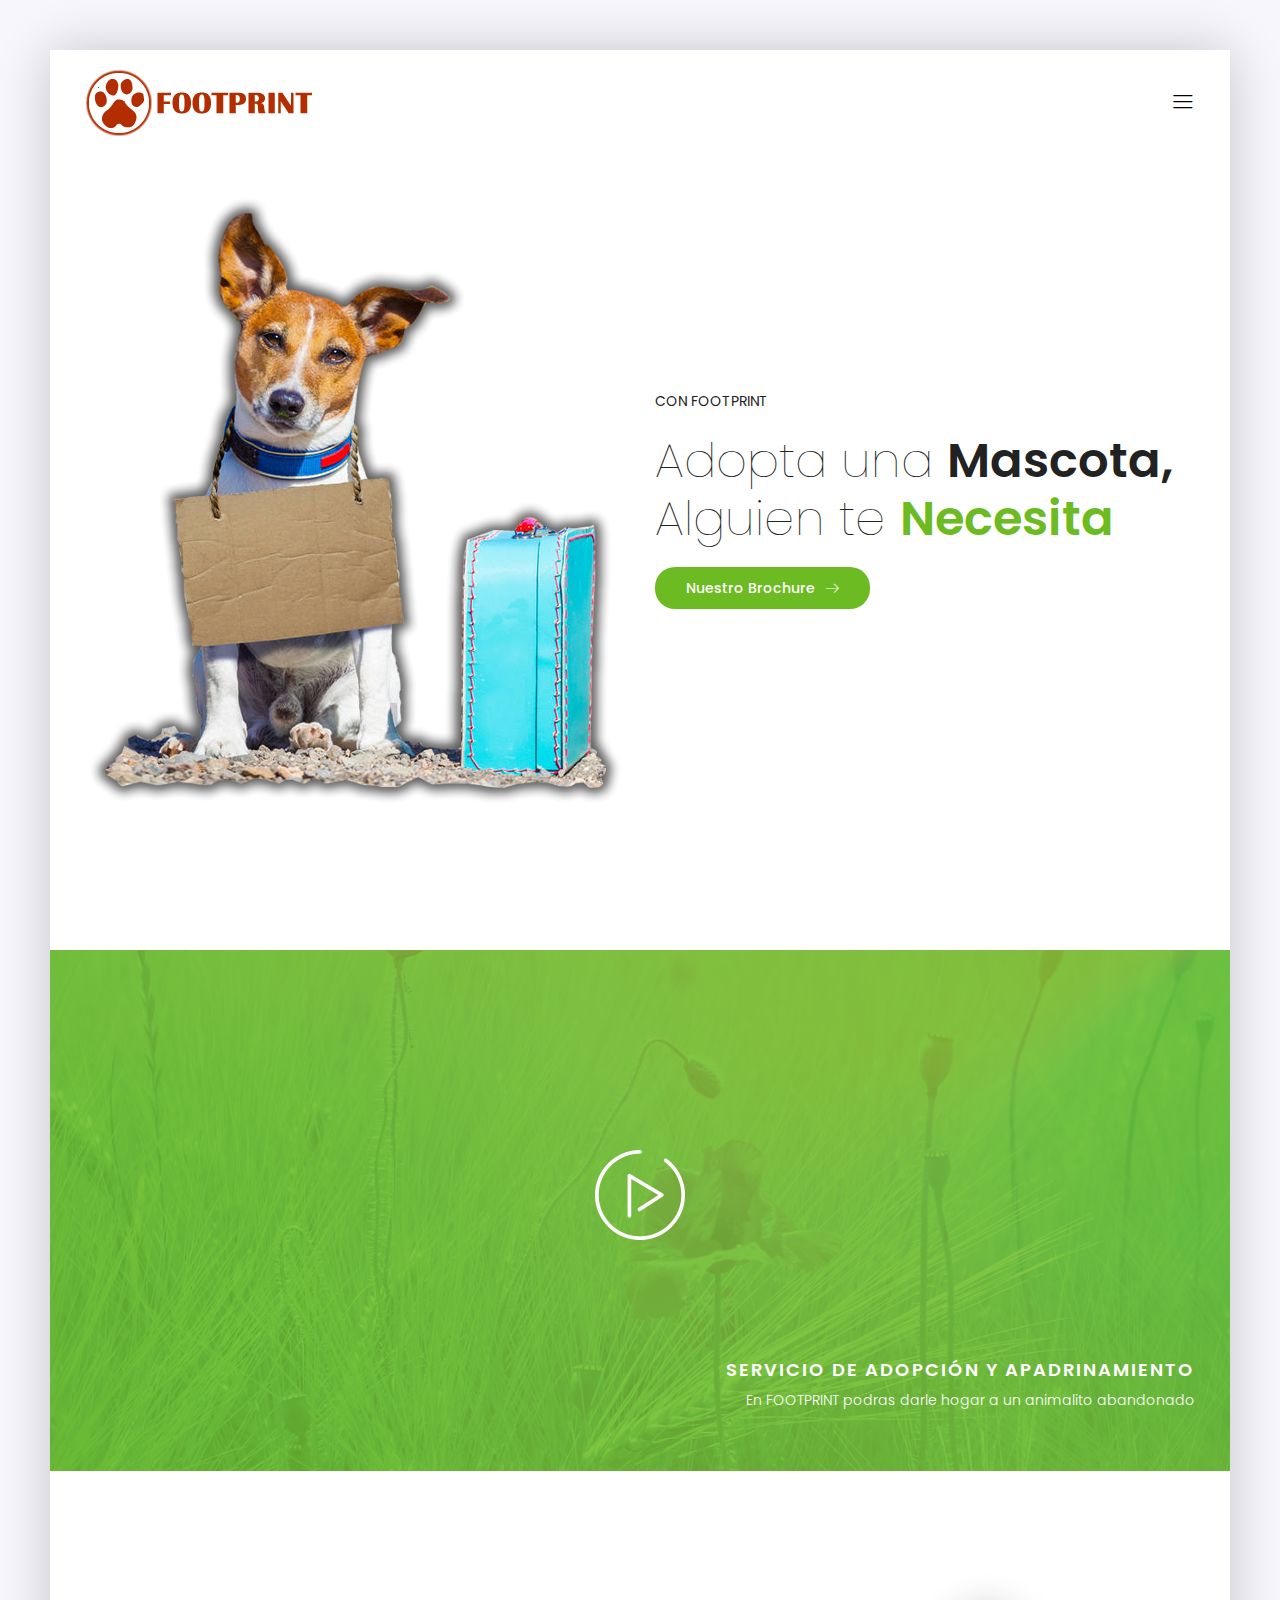
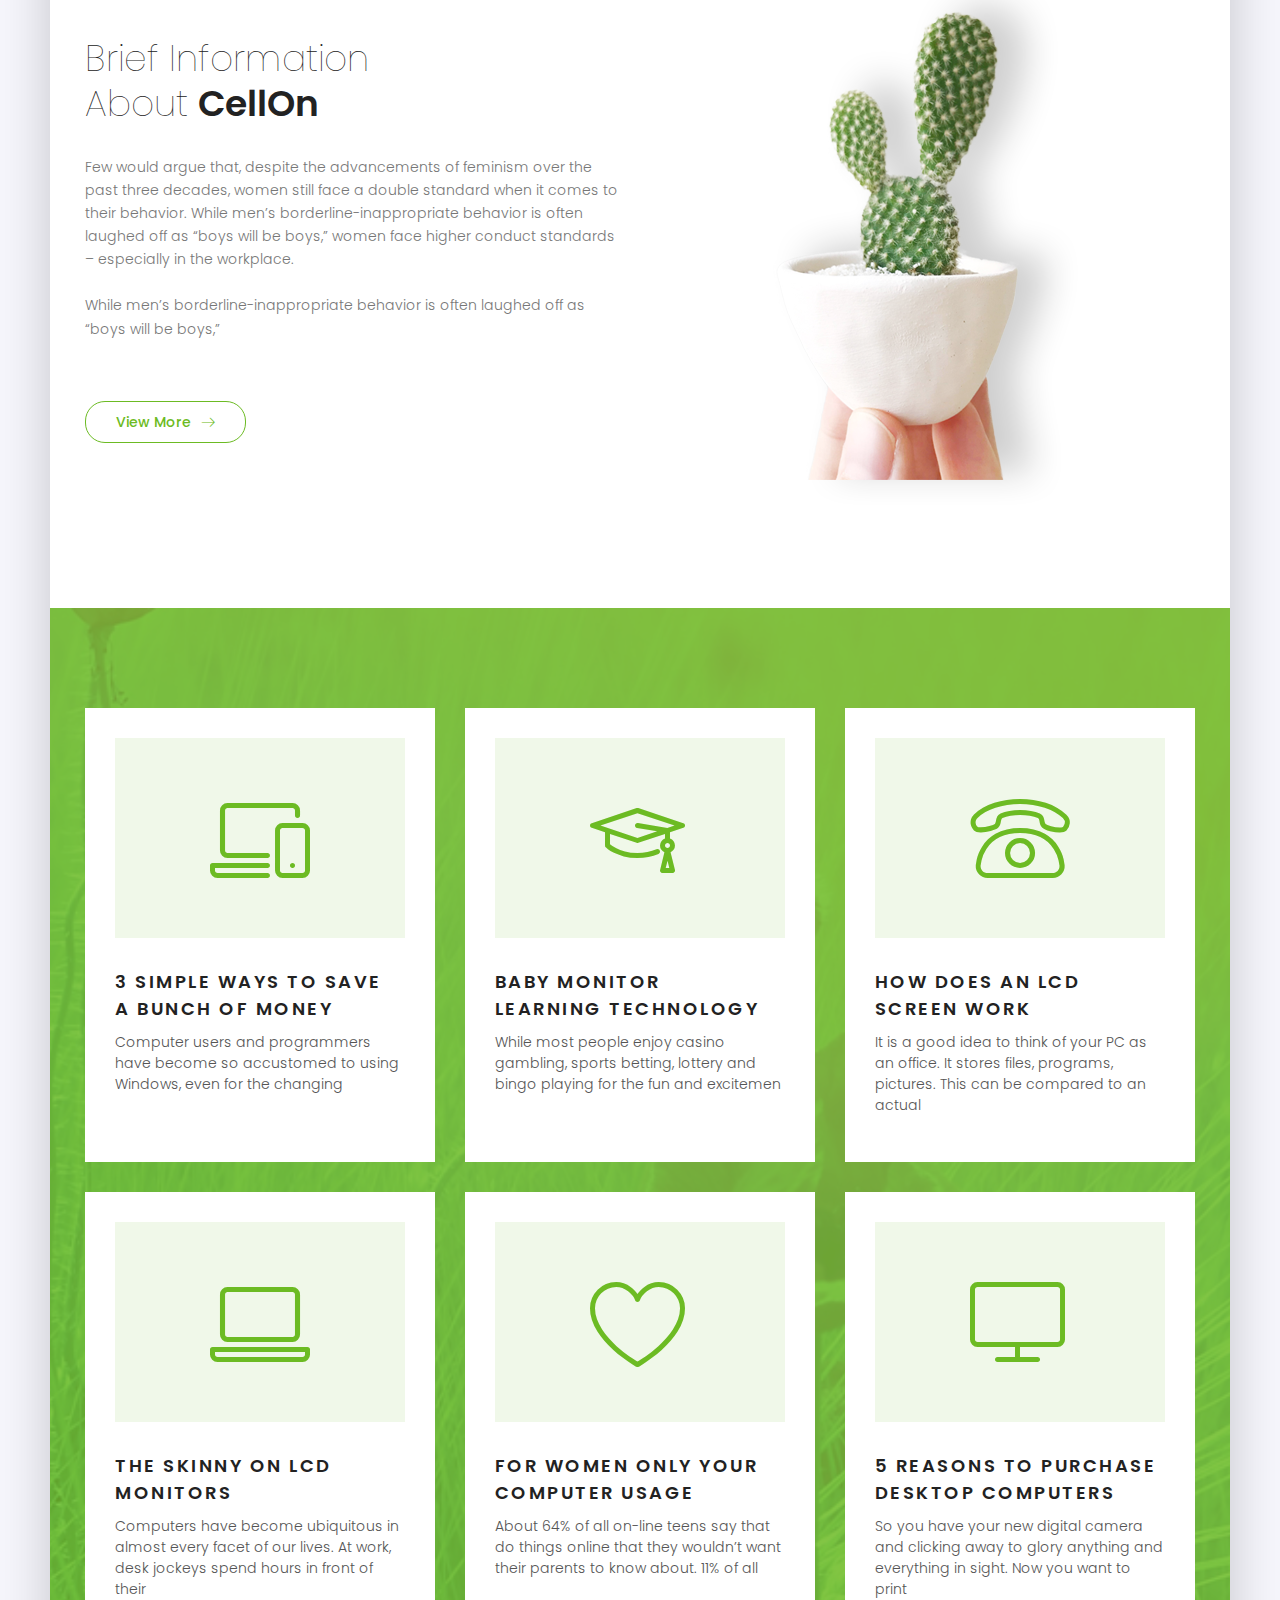
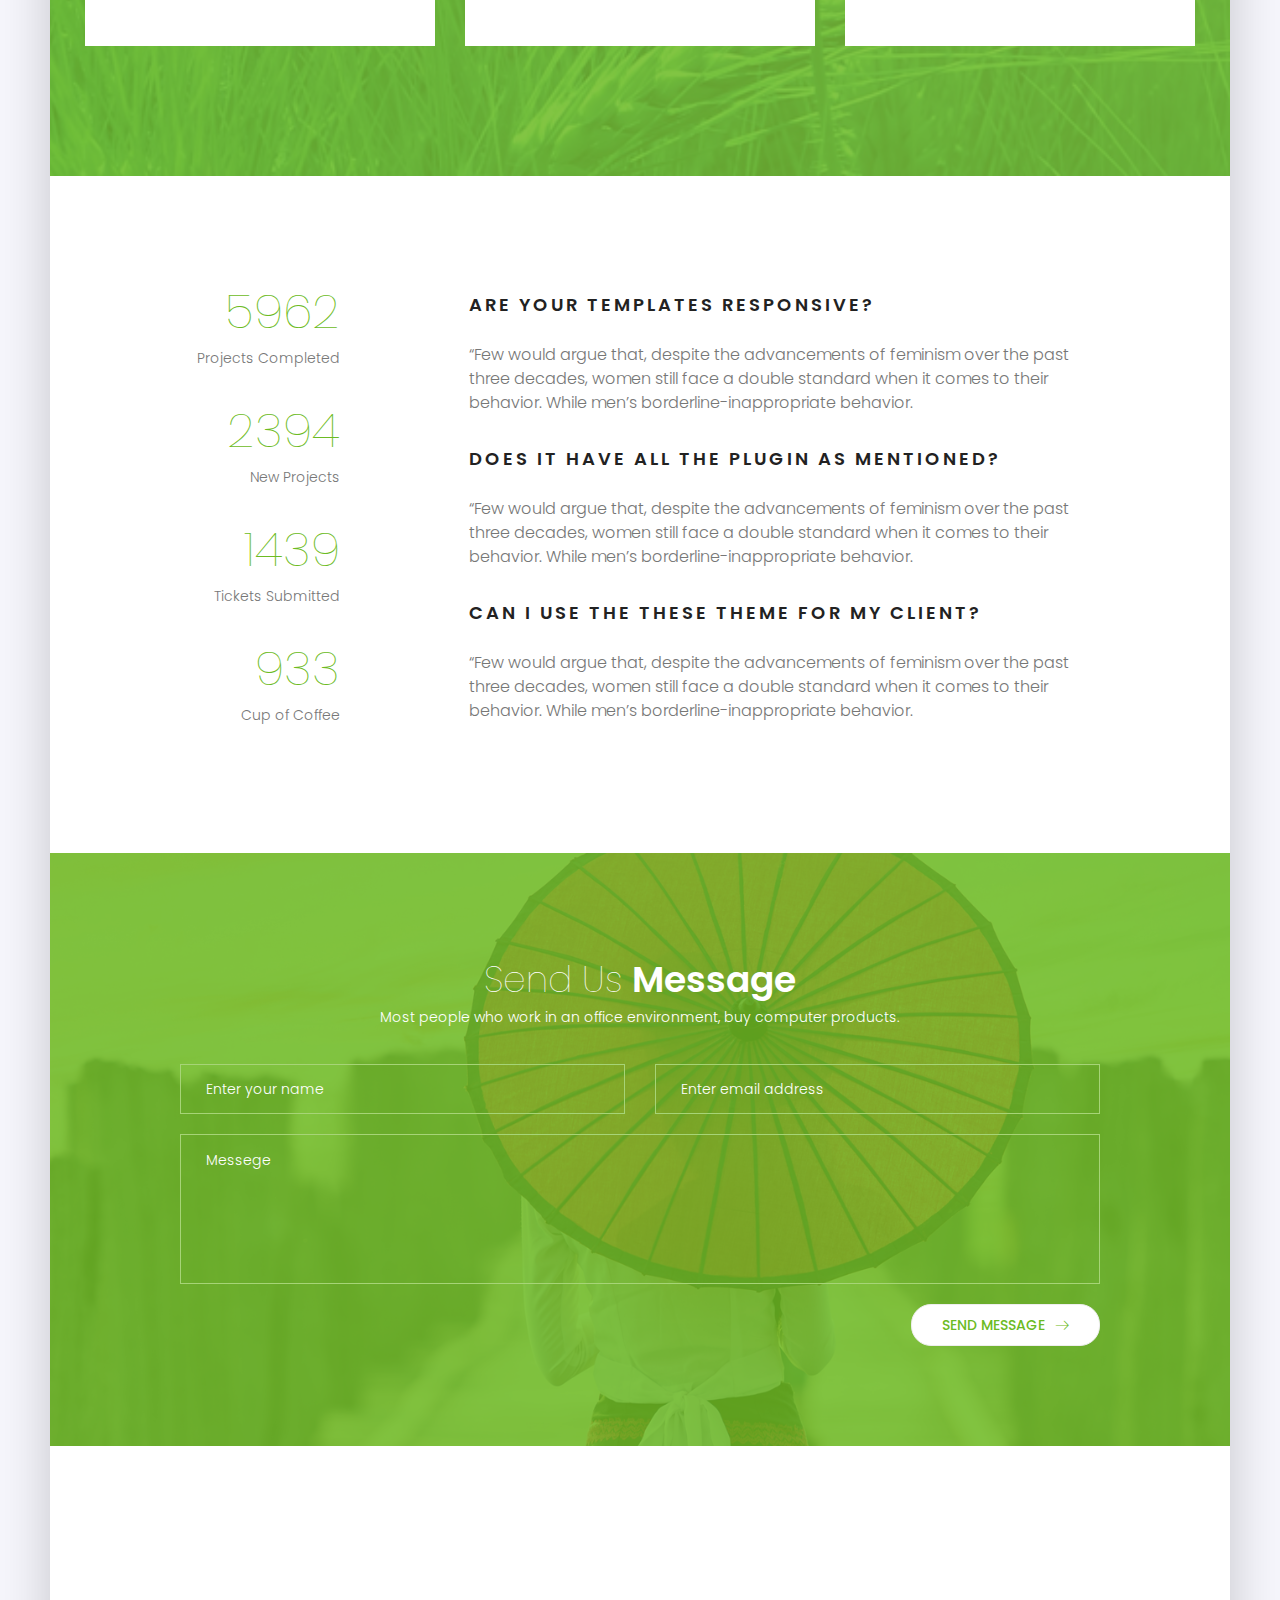
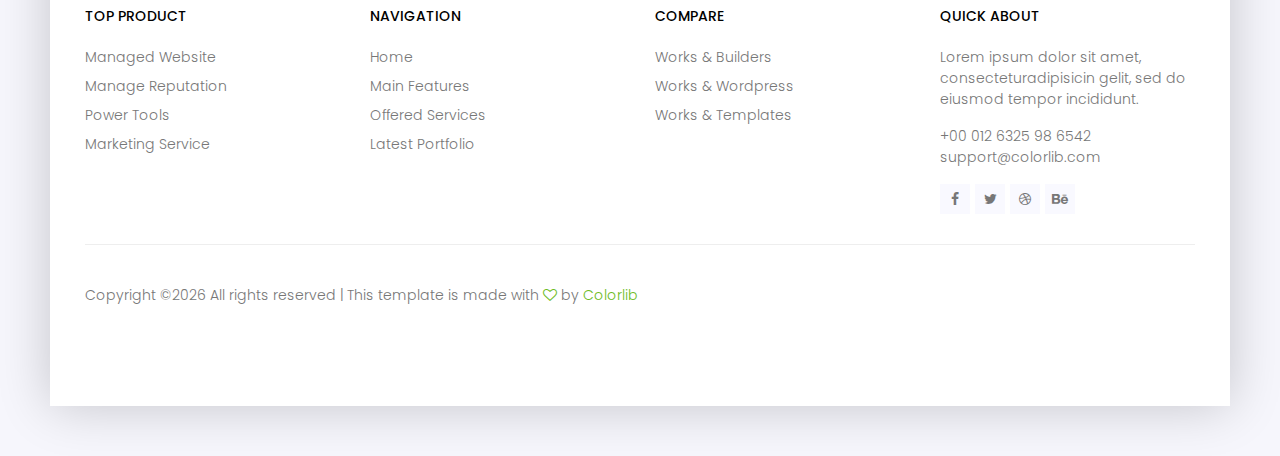
==== index.html @ 7a8e404c "first commit" ====
<!DOCTYPE html>
<html lang="es" class="no-js">
<head>
	<!-- Mobile Specific Meta -->
	<meta name="viewport" content="width=device-width, initial-scale=1, shrink-to-fit=no">
	<!-- Favicon-->
	<link rel="shortcut icon" href="img/fav.png">
	<!-- Author Meta -->
	<meta name="author" content="Colorlib">
	<!-- Meta Description -->
	<meta name="description" content="">
	<!-- Meta Keyword -->
	<meta name="keywords" content="">
	<!-- meta character set -->
	<meta charset="UTF-8">
	<!-- Site Title -->
	<title>Footprint</title>

	<link href="https://fonts.googleapis.com/css?family=Poppins:100,300,500" rel="stylesheet">
		<!--
		CSS
		============================================= -->
		<link rel="stylesheet" href="css/linearicons.css">
		<link rel="stylesheet" href="css/owl.carousel.css">
		<link rel="stylesheet" href="css/font-awesome.min.css">
		<link rel="stylesheet" href="css/nice-select.css">
		<link rel="stylesheet" href="css/magnific-popup.css">
		<link rel="stylesheet" href="css/bootstrap.css">
		<link rel="stylesheet" href="css/main.css">
	</head>
	<body>
	<div class="oz-body-wrap">
		<!-- Start Header Area -->
		<header class="default-header">
			<div class="container-fluid">
				<div class="header-wrap">
					<div class="header-top d-flex justify-content-between align-items-center">
						<div class="logo">
							<a href="index.html"><img src="img/logo.png" alt=""></a>
						</div>
						<div class="main-menubar d-flex align-items-center">
							<nav class="hide">
								<a href="index.html">Inicio</a>
								<a href="generic.html">Qué es FootPrint</a>
								<a href="generic.html">Cómo funciona FootPrint</a>
								<a href="elements.html">Cómo llego a ser Voluntario</a>
							</nav>
							<div class="menu-bar"><span class="lnr lnr-menu"></span></div>
						</div>
					</div>
				</div>
			</div>
		</header>
		<!-- End Header Area -->
		<!-- Start Banner Area -->
		<section class="banner-area relative">
			<div class="container">
				<div class="row fullscreen align-items-center justify-content-center">
					<div class="banner-left col-lg-6">
						<img class="d-flex mx-auto img-fluid" src="img/header-img.png" alt="">
					</div>
					<div class="col-lg-6">
						<div class="story-content">
							<h6 class="text-uppercase">Con FootPrint</h6>
							<h1>Adopta una <span class="sp-1">Mascota,</span><br>
							Alguien te <span class="sp-2">Necesita</span></h1>
							<a href="#" class="genric-btn primary circle arrow">Nuestro Brochure<span class="lnr lnr-arrow-right"></span></a>
						</div>
					</div>
				</div>
			</div>
		</section>
		<!-- End Banner Area -->
		<!-- Start Video Area -->
		<section class="video-area pt-40 pb-40">
			<div class="overlay overlay-bg"></div>
			<div class="container">
				<div class="video-content">
					<!-- <a href="http://www.youtube.com/watch?v=0O2aH4XLbto" class="play-btn"><img src="img/play-btn.png" alt=""></a> -->
					<span class="play-btn"><img src="img/play-btn.png" alt=""></span>
					<div class="video-desc">
						<h3 class="h2 text-white text-uppercase">Servicio de Adopción y Apadrinamiento</h3>
						<h4 class="text-white">En FOOTPRINT podras darle hogar a un animalito abandonado</h4>
					</div>
				</div>
			</div>
		</section>
		<!-- End Video Area -->
		<!-- Start about Area -->
		<section class="about-area pt-100 pb-100">
			<div class="container">
				<div class="row align-items-center">
					<div class="col-lg-6">
						<div class="story-content">
							<h2>Brief Information <br>
							About <span>CellOn</span></h2>
							<p class="mt-30">Few would argue that, despite the advancements of feminism over the past three decades, women still face a double standard when it comes to their behavior. While men’s borderline-inappropriate behavior is often laughed off as “boys will be boys,” women face higher conduct standards – especially in the workplace. <br> <br>
							While men’s borderline-inappropriate behavior is often laughed off as “boys will be boys,”
							</p>
							<a href="#" class="genric-btn primary-border circle arrow">View More<span class="lnr lnr-arrow-right"></span></a>
						</div>
					</div>
					<div class="col-lg-6">
						<img class="img-fluid d-flex mx-auto" src="img/about.png" alt="">
					</div>
				</div>
			</div>
		</section>
		<!-- End Team Force Area -->
		<!-- Start Feature Area -->
		<section class="feature-area pt-100 pb-100  relative">
			<div class="overlay overlay-bg"></div>
			<div class="container">
				<div class="row">
					<div class="col-lg-4 col-sm-6 d-flex align-items-stretch">
						<div class="single-feature">
							<div class="icon">
								<span class="lnr lnr-laptop-phone"></span>
							</div>
							<div class="desc">
								<h2 class="text-uppercase">3 Simple Ways To Save <br> A Bunch Of Money</h2>
								<p>
									Computer users and programmers have become so accustomed to using Windows, even for the changing
								</p>
							</div>
						</div>
					</div>
					<div class="col-lg-4 col-sm-6 d-flex align-items-stretch">
						<div class="single-feature">
							<div class="icon">
								<span class="lnr lnr-graduation-hat"></span>
							</div>
							<div class="desc">
								<h2 class="text-uppercase">Baby Monitor <br>Learning Technology</h2>
								<p>
									While most people enjoy casino gambling, sports betting, lottery and bingo playing for the fun and excitemen
								</p>
							</div>
						</div>
					</div>
					<div class="col-lg-4 col-sm-6 d-flex align-items-stretch">
						<div class="single-feature">
							<div class="icon">
								<span class="lnr lnr-phone"></span>
							</div>
							<div class="desc">
								<h2 class="text-uppercase">How Does An Lcd
								<br>Screen Work</h2>
								<p>
									It is a good idea to think of your PC as an office. It stores files, programs, pictures. This can be compared to an actual
								</p>
							</div>
						</div>
					</div>
					<div class="col-lg-4 col-sm-6 d-flex align-items-stretch">
						<div class="single-feature">
							<div class="icon">
								<span class="lnr lnr-laptop"></span>
							</div>
							<div class="desc">
								<h2 class="text-uppercase">The Skinny On Lcd <br>Monitors</h2>
								<p>
									Computers have become ubiquitous in almost every facet of our lives. At work, desk jockeys spend hours in front of their
								</p>
							</div>
						</div>
					</div>
					<div class="col-lg-4 col-sm-6 d-flex align-items-stretch">
						<div class="single-feature">
							<div class="icon">
								<span class="lnr lnr-heart"></span>
							</div>
							<div class="desc">
								<h2 class="text-uppercase">For Women Only Your<br>Computer Usage</h2>
								<p>
									About 64% of all on-line teens say that do things online that they wouldn’t want their parents to know about.   11% of all
								</p>
							</div>
						</div>
					</div>
					<div class="col-lg-4 col-sm-6 d-flex align-items-stretch">
						<div class="single-feature">
							<div class="icon">
								<span class="lnr lnr-screen"></span>
							</div>
							<div class="desc">
								<h2 class="text-uppercase">5 Reasons To Purchase<br> Desktop Computers</h2>
								<p>
									So you have your new digital camera and clicking away to glory anything and everything in sight. Now you want to print
								</p>
							</div>
						</div>
					</div>
				</div>
			</div>
		</section>
		<!-- Start Feature Area -->
		<!-- Start faq Area -->
		<section class="faq-area pt-100 pb-100">
			<div class="container">
				<div class="row">
					<div class="counter-left col-lg-3 col-md-3">
						<div class="single-facts">
							<h2 class="counter">5962</h2>
							<p>Projects Completed</p>
						</div>
						<div class="single-facts">
							<h2 class="counter">2394</h2>
							<p>New Projects</p>
						</div>
						<div class="single-facts">
							<h2 class="counter">1439</h2>
							<p>Tickets Submitted</p>
						</div>
						<div class="single-facts">
							<h2 class="counter">933</h2>
							<p>Cup of Coffee</p>
						</div>
					</div>
					<div class="faq-content col-lg-9 col-md-9">
						<div class="single-faq">
							<h2 class="text-uppercase">
								Are your Templates responsive?
							</h2>
							<p>
								“Few would argue that, despite the advancements of feminism over the past three decades, women still face a double standard when it comes to their behavior. While men’s borderline-inappropriate behavior.
							</p>
						</div>
						<div class="single-faq">
							<h2 class="text-uppercase">
								Does it have all the plugin as mentioned?
							</h2>
							<p>
								“Few would argue that, despite the advancements of feminism over the past three decades, women still face a double standard when it comes to their behavior. While men’s borderline-inappropriate behavior.
							</p>
						</div>
						<div class="single-faq">
							<h2 class="text-uppercase">
								Can i use the these theme for my client?
							</h2>
							<p>
								“Few would argue that, despite the advancements of feminism over the past three decades, women still face a double standard when it comes to their behavior. While men’s borderline-inappropriate behavior.
							</p>
						</div>
					</div>
				</div>
			</div>
		</section>
		<!-- Start faq Area -->
		<!-- Start Conatct- Area -->
		<section class="contact-area pt-100 pb-100 relative">
			<div class="overlay overlay-bg"></div>
			<div class="container">
				<div class="row justify-content-center text-center">
					<div class="single-contact col-lg-6 col-md-8">
						<h2 class="text-white">Send Us <span>Message</span></h2>
						<p class="text-white">
							Most people who work in an office environment, buy computer products.
						</p>
					</div>
				</div>
				<form id="myForm" action="mail.php" method="post" class="contact-form">
					<div class="row justify-content-center">
						<div class="col-lg-5">
							<input name="fname" placeholder="Enter your name" onfocus="this.placeholder = ''" onblur="this.placeholder = 'Enter your name'" class="common-input mt-20" required="" type="text">
						</div>
						<div class="col-lg-5">
							<input name="email" placeholder="Enter email address" pattern="[A-Za-z0-9._%+-]+@[A-Za-z0-9.-]+\.[A-Za-z]{1,63}$" onfocus="this.placeholder = ''" onblur="this.placeholder = 'Enter email address'" class="common-input mt-20" required="" type="email">
						</div>
						<div class="col-lg-10">
							<textarea class="common-textarea mt-20" name="message" placeholder="Messege" onfocus="this.placeholder = ''" onblur="this.placeholder = 'Messege'" required=""></textarea>
					</div>
					<div class="col-lg-10 d-flex justify-content-end">
						<button class="primary-btn white-bg d-inline-flex align-items-center mt-20"><span class="mr-10">Send Message</span><span class="lnr lnr-arrow-right"></span></button> <br>
					</div>
					<div class="alert-msg"></div>
					</div>
				</form>
			</div>
		</section>
		<!-- End Conatct- Area -->
		<!-- Strat Footer Area -->
		<footer class="section-gap">
			<div class="container">
				<div class="row pt-60">
					<div class="col-lg-3 col-sm-6">
						<div class="single-footer-widget">
							<h6 class="text-uppercase mb-20">Top Product</h6>
							<ul class="footer-nav">
								<li><a href="#">Managed Website</a></li>
								<li><a href="#">Manage Reputation</a></li>
								<li><a href="#">Power Tools</a></li>
								<li><a href="#">Marketing Service</a></li>
							</ul>
						</div>
					</div>
					<div class="col-lg-3 col-sm-6">
						<div class="single-footer-widget">
							<h6 class="text-uppercase mb-20">Navigation</h6>
							<ul class="footer-nav">
								<li><a href="#">Home</a></li>
								<li><a href="#">Main Features</a></li>
								<li><a href="#">Offered Services</a></li>
								<li><a href="#">Latest Portfolio</a></li>
							</ul>
						</div>
					</div>
					<div class="col-lg-3 col-sm-6">
						<div class="single-footer-widget">
							<h6 class="text-uppercase mb-20">Compare</h6>
							<ul class="footer-nav">
								<li><a href="#">Works & Builders</a></li>
								<li><a href="#">Works & Wordpress</a></li>
								<li><a href="#">Works & Templates</a></li>
							</ul>
						</div>
					</div>

					<div class="col-lg-3 col-sm-6">
						<div class="single-footer-widget">
							<h6 class="text-uppercase mb-20">Quick About</h6>
							<p>
								Lorem ipsum dolor sit amet, consecteturadipisicin gelit, sed do eiusmod tempor incididunt.
							</p>
							<p>
								+00 012 6325 98 6542 <br>
								support@colorlib.com
							</p>
							<div class="footer-social d-flex align-items-center">
								<a href="#"><i class="fa fa-facebook"></i></a>
								<a href="#"><i class="fa fa-twitter"></i></a>
								<a href="#"><i class="fa fa-dribbble"></i></a>
								<a href="#"><i class="fa fa-behance"></i></a>
							</div>
						</div>
					</div>
				</div>
				<div class="footer-bottom d-flex justify-content-between align-items-center flex-wrap">
					<!-- Link back to Colorlib can't be removed. Template is licensed under CC BY 3.0. -->
					<p class="footer-text m-0">Copyright &copy;<script>document.write(new Date().getFullYear());</script> All rights reserved | This template is made with <i class="fa fa-heart-o" aria-hidden="true"></i> by <a href="https://colorlib.com" target="_blank">Colorlib</a></p>
					<!-- Link back to Colorlib can't be removed. Template is licensed under CC BY 3.0. -->
				</div>
			</div>
		</footer>
		<!-- End Footer Area -->
	</div>

		<script src="js/vendor/jquery-2.2.4.min.js"></script>
		<script src="https://cdnjs.cloudflare.com/ajax/libs/popper.js/1.11.0/umd/popper.min.js" integrity="sha384-b/U6ypiBEHpOf/4+1nzFpr53nxSS+GLCkfwBdFNTxtclqqenISfwAzpKaMNFNmj4" crossorigin="anonymous"></script>
		<script src="js/vendor/bootstrap.min.js"></script>
		<script src="js/jquery.ajaxchimp.min.js"></script>
		<script src="js/owl.carousel.min.js"></script>
		<script src="js/jquery.nice-select.min.js"></script>
		<script src="js/jquery.magnific-popup.min.js"></script>
		<script src="js/jquery.counterup.min.js"></script>
		<script src="js/waypoints.min.js"></script>
		<script src="js/main.js"></script>
	</body>
</html>
---- css/linearicons.css ----
@font-face {
	font-family: 'Linearicons-Free';
	src:url('../fonts/Linearicons-Free.eot?w118d');
	src:url('../fonts/Linearicons-Free.eot?#iefixw118d') format('embedded-opentype'),
		url('../fonts/Linearicons-Free.woff2?w118d') format('woff2'),
		url('../fonts/Linearicons-Free.woff?w118d') format('woff'),
		url('../fonts/Linearicons-Free.ttf?w118d') format('truetype'),
		url('../fonts/Linearicons-Free.svg?w118d#Linearicons-Free') format('svg');
	font-weight: normal;
	font-style: normal;
}

.lnr {
	font-family: 'Linearicons-Free';
	speak: none;
	font-style: normal;
	font-weight: normal;
	font-variant: normal;
	text-transform: none;
	line-height: 1;

	/* Better Font Rendering =========== */
	-webkit-font-smoothing: antialiased;
	-moz-osx-font-smoothing: grayscale;
}

.lnr-home:before {
	content: "\e800";
}
.lnr-apartment:before {
	content: "\e801";
}
.lnr-pencil:before {
	content: "\e802";
}
.lnr-magic-wand:before {
	content: "\e803";
}
.lnr-drop:before {
	content: "\e804";
}
.lnr-lighter:before {
	content: "\e805";
}
.lnr-poop:before {
	content: "\e806";
}
.lnr-sun:before {
	content: "\e807";
}
.lnr-moon:before {
	content: "\e808";
}
.lnr-cloud:before {
	content: "\e809";
}
.lnr-cloud-upload:before {
	content: "\e80a";
}
.lnr-cloud-download:before {
	content: "\e80b";
}
.lnr-cloud-sync:before {
	content: "\e80c";
}
.lnr-cloud-check:before {
	content: "\e80d";
}
.lnr-database:before {
	content: "\e80e";
}
.lnr-lock:before {
	content: "\e80f";
}
.lnr-cog:before {
	content: "\e810";
}
.lnr-trash:before {
	content: "\e811";
}
.lnr-dice:before {
	content: "\e812";
}
.lnr-heart:before {
	content: "\e813";
}
.lnr-star:before {
	content: "\e814";
}
.lnr-star-half:before {
	content: "\e815";
}
.lnr-star-empty:before {
	content: "\e816";
}
.lnr-flag:before {
	content: "\e817";
}
.lnr-envelope:before {
	content: "\e818";
}
.lnr-paperclip:before {
	content: "\e819";
}
.lnr-inbox:before {
	content: "\e81a";
}
.lnr-eye:before {
	content: "\e81b";
}
.lnr-printer:before {
	content: "\e81c";
}
.lnr-file-empty:before {
	content: "\e81d";
}
.lnr-file-add:before {
	content: "\e81e";
}
.lnr-enter:before {
	content: "\e81f";
}
.lnr-exit:before {
	content: "\e820";
}
.lnr-graduation-hat:before {
	content: "\e821";
}
.lnr-license:before {
	content: "\e822";
}
.lnr-music-note:before {
	content: "\e823";
}
.lnr-film-play:before {
	content: "\e824";
}
.lnr-camera-video:before {
	content: "\e825";
}
.lnr-camera:before {
	content: "\e826";
}
.lnr-picture:before {
	content: "\e827";
}
.lnr-book:before {
	content: "\e828";
}
.lnr-bookmark:before {
	content: "\e829";
}
.lnr-user:before {
	content: "\e82a";
}
.lnr-users:before {
	content: "\e82b";
}
.lnr-shirt:before {
	content: "\e82c";
}
.lnr-store:before {
	content: "\e82d";
}
.lnr-cart:before {
	content: "\e82e";
}
.lnr-tag:before {
	content: "\e82f";
}
.lnr-phone-handset:before {
	content: "\e830";
}
.lnr-phone:before {
	content: "\e831";
}
.lnr-pushpin:before {
	content: "\e832";
}
.lnr-map-marker:before {
	content: "\e833";
}
.lnr-map:before {
	content: "\e834";
}
.lnr-location:before {
	content: "\e835";
}
.lnr-calendar-full:before {
	content: "\e836";
}
.lnr-keyboard:before {
	content: "\e837";
}
.lnr-spell-check:before {
	content: "\e838";
}
.lnr-screen:before {
	content: "\e839";
}
.lnr-smartphone:before {
	content: "\e83a";
}
.lnr-tablet:before {
	content: "\e83b";
}
.lnr-laptop:before {
	content: "\e83c";
}
.lnr-laptop-phone:before {
	content: "\e83d";
}
.lnr-power-switch:before {
	content: "\e83e";
}
.lnr-bubble:before {
	content: "\e83f";
}
.lnr-heart-pulse:before {
	content: "\e840";
}
.lnr-construction:before {
	content: "\e841";
}
.lnr-pie-chart:before {
	content: "\e842";
}
.lnr-chart-bars:before {
	content: "\e843";
}
.lnr-gift:before {
	content: "\e844";
}
.lnr-diamond:before {
	content: "\e845";
}
.lnr-linearicons:before {
	content: "\e846";
}
.lnr-dinner:before {
	content: "\e847";
}
.lnr-coffee-cup:before {
	content: "\e848";
}
.lnr-leaf:before {
	content: "\e849";
}
.lnr-paw:before {
	content: "\e84a";
}
.lnr-rocket:before {
	content: "\e84b";
}
.lnr-briefcase:before {
	content: "\e84c";
}
.lnr-bus:before {
	content: "\e84d";
}
.lnr-car:before {
	content: "\e84e";
}
.lnr-train:before {
	content: "\e84f";
}
.lnr-bicycle:before {
	content: "\e850";
}
.lnr-wheelchair:before {
	content: "\e851";
}
.lnr-select:before {
	content: "\e852";
}
.lnr-earth:before {
	content: "\e853";
}
.lnr-smile:before {
	content: "\e854";
}
.lnr-sad:before {
	content: "\e855";
}
.lnr-neutral:before {
	content: "\e856";
}
.lnr-mustache:before {
	content: "\e857";
}
.lnr-alarm:before {
	content: "\e858";
}
.lnr-bullhorn:before {
	content: "\e859";
}
.lnr-volume-high:before {
	content: "\e85a";
}
.lnr-volume-medium:before {
	content: "\e85b";
}
.lnr-volume-low:before {
	content: "\e85c";
}
.lnr-volume:before {
	content: "\e85d";
}
.lnr-mic:before {
	content: "\e85e";
}
.lnr-hourglass:before {
	content: "\e85f";
}
.lnr-undo:before {
	content: "\e860";
}
.lnr-redo:before {
	content: "\e861";
}
.lnr-sync:before {
	content: "\e862";
}
.lnr-history:before {
	content: "\e863";
}
.lnr-clock:before {
	content: "\e864";
}
.lnr-download:before {
	content: "\e865";
}
.lnr-upload:before {
	content: "\e866";
}
.lnr-enter-down:before {
	content: "\e867";
}
.lnr-exit-up:before {
	content: "\e868";
}
.lnr-bug:before {
	content: "\e869";
}
.lnr-code:before {
	content: "\e86a";
}
.lnr-link:before {
	content: "\e86b";
}
.lnr-unlink:before {
	content: "\e86c";
}
.lnr-thumbs-up:before {
	content: "\e86d";
}
.lnr-thumbs-down:before {
	content: "\e86e";
}
.lnr-magnifier:before {
	content: "\e86f";
}
.lnr-cross:before {
	content: "\e870";
}
.lnr-menu:before {
	content: "\e871";
}
.lnr-list:before {
	content: "\e872";
}
.lnr-chevron-up:before {
	content: "\e873";
}
.lnr-chevron-down:before {
	content: "\e874";
}
.lnr-chevron-left:before {
	content: "\e875";
}
.lnr-chevron-right:before {
	content: "\e876";
}
.lnr-arrow-up:before {
	content: "\e877";
}
.lnr-arrow-down:before {
	content: "\e878";
}
.lnr-arrow-left:before {
	content: "\e879";
}
.lnr-arrow-right:before {
	content: "\e87a";
}
.lnr-move:before {
	content: "\e87b";
}
.lnr-warning:before {
	content: "\e87c";
}
.lnr-question-circle:before {
	content: "\e87d";
}
.lnr-menu-circle:before {
	content: "\e87e";
}
.lnr-checkmark-circle:before {
	content: "\e87f";
}
.lnr-cross-circle:before {
	content: "\e880";
}
.lnr-plus-circle:before {
	content: "\e881";
}
.lnr-circle-minus:before {
	content: "\e882";
}
.lnr-arrow-up-circle:before {
	content: "\e883";
}
.lnr-arrow-down-circle:before {
	content: "\e884";
}
.lnr-arrow-left-circle:before {
	content: "\e885";
}
.lnr-arrow-right-circle:before {
	content: "\e886";
}
.lnr-chevron-up-circle:before {
	content: "\e887";
}
.lnr-chevron-down-circle:before {
	content: "\e888";
}
.lnr-chevron-left-circle:before {
	content: "\e889";
}
.lnr-chevron-right-circle:before {
	content: "\e88a";
}
.lnr-crop:before {
	content: "\e88b";
}
.lnr-frame-expand:before {
	content: "\e88c";
}
.lnr-frame-contract:before {
	content: "\e88d";
}
.lnr-layers:before {
	content: "\e88e";
}
.lnr-funnel:before {
	content: "\e88f";
}
.lnr-text-format:before {
	content: "\e890";
}
.lnr-text-format-remove:before {
	content: "\e891";
}
.lnr-text-size:before {
	content: "\e892";
}
.lnr-bold:before {
	content: "\e893";
}
.lnr-italic:before {
	content: "\e894";
}
.lnr-underline:before {
	content: "\e895";
}
.lnr-strikethrough:before {
	content: "\e896";
}
.lnr-highlight:before {
	content: "\e897";
}
.lnr-text-align-left:before {
	content: "\e898";
}
.lnr-text-align-center:before {
	content: "\e899";
}
.lnr-text-align-right:before {
	content: "\e89a";
}
.lnr-text-align-justify:before {
	content: "\e89b";
}
.lnr-line-spacing:before {
	content: "\e89c";
}
.lnr-indent-increase:before {
	content: "\e89d";
}
.lnr-indent-decrease:before {
	content: "\e89e";
}
.lnr-pilcrow:before {
	content: "\e89f";
}
.lnr-direction-ltr:before {
	content: "\e8a0";
}
.lnr-direction-rtl:before {
	content: "\e8a1";
}
.lnr-page-break:before {
	content: "\e8a2";
}
.lnr-sort-alpha-asc:before {
	content: "\e8a3";
}
.lnr-sort-amount-asc:before {
	content: "\e8a4";
}
.lnr-hand:before {
	content: "\e8a5";
}
.lnr-pointer-up:before {
	content: "\e8a6";
}
.lnr-pointer-right:before {
	content: "\e8a7";
}
.lnr-pointer-down:before {
	content: "\e8a8";
}
.lnr-pointer-left:before {
	content: "\e8a9";
}
---- css/nice-select.css ----
.nice-select {
  -webkit-tap-highlight-color: transparent;
  background-color: #fff;
  border-radius: 5px;
  border: solid 1px #e8e8e8;
  box-sizing: border-box;
  clear: both;
  cursor: pointer;
  display: block;
  float: left;
  font-family: inherit;
  font-size: 14px;
  font-weight: normal;
  height: 42px;
  line-height: 40px;
  outline: none;
  padding-left: 18px;
  padding-right: 30px;
  position: relative;
  text-align: left !important;
  -webkit-transition: all 0.2s ease-in-out;
  transition: all 0.2s ease-in-out;
  -webkit-user-select: none;
     -moz-user-select: none;
      -ms-user-select: none;
          user-select: none;
  white-space: nowrap;
  width: auto; }
  .nice-select:hover {
    border-color: #dbdbdb; }
  .nice-select:active, .nice-select.open, .nice-select:focus {
    border-color: #999; }
  .nice-select:after {
    border-bottom: 2px solid #999;
    border-right: 2px solid #999;
    content: '';
    display: block;
    height: 5px;
    margin-top: -4px;
    pointer-events: none;
    position: absolute;
    right: 12px;
    top: 50%;
    -webkit-transform-origin: 66% 66%;
        -ms-transform-origin: 66% 66%;
            transform-origin: 66% 66%;
    -webkit-transform: rotate(45deg);
        -ms-transform: rotate(45deg);
            transform: rotate(45deg);
    -webkit-transition: all 0.15s ease-in-out;
    transition: all 0.15s ease-in-out;
    width: 5px; }
  .nice-select.open:after {
    -webkit-transform: rotate(-135deg);
        -ms-transform: rotate(-135deg);
            transform: rotate(-135deg); }
  .nice-select.open .list {
    opacity: 1;
    pointer-events: auto;
    -webkit-transform: scale(1) translateY(0);
        -ms-transform: scale(1) translateY(0);
            transform: scale(1) translateY(0); }
  .nice-select.disabled {
    border-color: #ededed;
    color: #999;
    pointer-events: none; }
    .nice-select.disabled:after {
      border-color: #cccccc; }
  .nice-select.wide {
    width: 100%; }
    .nice-select.wide .list {
      left: 0 !important;
      right: 0 !important; }
  .nice-select.right {
    float: right; }
    .nice-select.right .list {
      left: auto;
      right: 0; }
  .nice-select.small {
    font-size: 12px;
    height: 36px;
    line-height: 34px; }
    .nice-select.small:after {
      height: 4px;
      width: 4px; }
    .nice-select.small .option {
      line-height: 34px;
      min-height: 34px; }
  .nice-select .list {
    background-color: #fff;
    border-radius: 5px;
    box-shadow: 0 0 0 1px rgba(68, 68, 68, 0.11);
    box-sizing: border-box;
    margin-top: 4px;
    opacity: 0;
    overflow: hidden;
    padding: 0;
    pointer-events: none;
    position: absolute;
    top: 100%;
    left: 0;
    -webkit-transform-origin: 50% 0;
        -ms-transform-origin: 50% 0;
            transform-origin: 50% 0;
    -webkit-transform: scale(0.75) translateY(-21px);
        -ms-transform: scale(0.75) translateY(-21px);
            transform: scale(0.75) translateY(-21px);
    -webkit-transition: all 0.2s cubic-bezier(0.5, 0, 0, 1.25), opacity 0.15s ease-out;
    transition: all 0.2s cubic-bezier(0.5, 0, 0, 1.25), opacity 0.15s ease-out;
    z-index: 9; }
    .nice-select .list:hover .option:not(:hover) {
      background-color: transparent !important; }
  .nice-select .option {
    cursor: pointer;
    font-weight: 400;
    line-height: 40px;
    list-style: none;
    min-height: 40px;
    outline: none;
    padding-left: 18px;
    padding-right: 29px;
    text-align: left;
    -webkit-transition: all 0.2s;
    transition: all 0.2s; }
    .nice-select .option:hover, .nice-select .option.focus, .nice-select .option.selected.focus {
      background-color: #f6f6f6; }
    .nice-select .option.selected {
      font-weight: bold; }
    .nice-select .option.disabled {
      background-color: transparent;
      color: #999;
      cursor: default; }

.no-csspointerevents .nice-select .list {
  display: none; }

.no-csspointerevents .nice-select.open .list {
  display: block; }
---- css/main.css ----
::-moz-selection{background-color:#6cbb23;color:#fff}::selection{background-color:#6cbb23;color:#fff}::-webkit-input-placeholder{color:#000;font-weight:300}:-moz-placeholder{color:#000;opacity:1;font-weight:300}::-moz-placeholder{color:#000;opacity:1;font-weight:300}:-ms-input-placeholder{color:#000;font-weight:300}::-ms-input-placeholder{color:#000;font-weight:300}body{color:#777;font-family:"Poppins",sans-serif;font-size:14px;font-weight:300;line-height:1.5em;position:relative}ol,ul{margin:0;padding:0;list-style:none}select{display:block}figure{margin:0}a{-webkit-transition:all 0.3s ease 0s;-moz-transition:all 0.3s ease 0s;-o-transition:all 0.3s ease 0s;transition:all 0.3s ease 0s}iframe{border:0}a,a:focus,a:hover{text-decoration:none;outline:0;color:#777}.btn.active.focus,.btn.active:focus,.btn.focus,.btn.focus:active,.btn:active:focus,.btn:focus{text-decoration:none;outline:0}.card-panel{margin:0;padding:60px}.btn i,.btn-large i,.btn-floating i,.btn-large i,.btn-flat i{font-size:1em;line-height:inherit}.gray-bg{background:#f9f9ff}h1,h2,h3,h4,h5,h6{font-family:"Poppins",sans-serif;color:#222;line-height:1.5em;margin-bottom:0;margin-top:0;font-weight:500}.h1,.h2,.h3,.h4,.h5,.h6{margin-bottom:0;margin-top:0;font-family:"Poppins",sans-serif;font-weight:600;color:#222}h1,.h1{font-size:36px}h2,.h2{font-size:30px}h3,.h3{font-size:24px}h4,.h4{font-size:18px}h5,.h5{font-size:16px}h6,.h6{font-size:14px;color:#222}td,th{border-radius:0px}.clear::before,.clear::after{content:" ";display:table}.clear::after{clear:both}.fz-11{font-size:11px}.fz-12{font-size:12px}.fz-13{font-size:13px}.fz-14{font-size:14px}.fz-15{font-size:15px}.fz-16{font-size:16px}.fz-18{font-size:18px}.fz-30{font-size:30px}.fz-48{font-size:48px !important}.fw100{font-weight:100}.fw300{font-weight:300}.fw400{font-weight:400 !important}.fw500{font-weight:500}.f700{font-weight:700}.fsi{font-style:italic}.mt-10{margin-top:10px}.mt-15{margin-top:15px}.mt-20{margin-top:20px}.mt-25{margin-top:25px}.mt-30{margin-top:30px}.mt-35{margin-top:35px}.mt-40{margin-top:40px}.mt-50{margin-top:50px}.mt-60{margin-top:60px}.mt-70{margin-top:70px}.mt-80{margin-top:80px}.mt-100{margin-top:100px}.mt-120{margin-top:120px}.mt-150{margin-top:150px}.ml-0{margin-left:0 !important}.ml-5{margin-left:5px !important}.ml-10{margin-left:10px}.ml-15{margin-left:15px}.ml-20{margin-left:20px}.ml-30{margin-left:30px}.ml-50{margin-left:50px}.mr-0{margin-right:0 !important}.mr-5{margin-right:5px !important}.mr-15{margin-right:15px}.mr-10{margin-right:10px}.mr-20{margin-right:20px}.mr-30{margin-right:30px}.mr-50{margin-right:50px}.mb-0{margin-bottom:0px}.mb-0-i{margin-bottom:0px !important}.mb-5{margin-bottom:5px}.mb-10{margin-bottom:10px}.mb-15{margin-bottom:15px}.mb-20{margin-bottom:20px}.mb-25{margin-bottom:25px}.mb-30{margin-bottom:30px}.mb-40{margin-bottom:40px}.mb-50{margin-bottom:50px}.mb-60{margin-bottom:60px}.mb-70{margin-bottom:70px}.mb-80{margin-bottom:80px}.mb-90{margin-bottom:90px}.mb-100{margin-bottom:100px}.pt-0{padding-top:0px}.pt-10{padding-top:10px}.pt-15{padding-top:15px}.pt-20{padding-top:20px}.pt-25{padding-top:25px}.pt-30{padding-top:30px}.pt-40{padding-top:40px}.pt-50{padding-top:50px}.pt-60{padding-top:60px}.pt-70{padding-top:70px}.pt-80{padding-top:80px}.pt-90{padding-top:90px}.pt-100{padding-top:100px}.pt-150{padding-top:150px}.pb-0{padding-bottom:0px}.pb-10{padding-bottom:10px}.pb-15{padding-bottom:15px}.pb-20{padding-bottom:20px}.pb-25{padding-bottom:25px}.pb-30{padding-bottom:30px}.pb-40{padding-bottom:40px}.pb-50{padding-bottom:50px}.pb-60{padding-bottom:60px}.pb-70{padding-bottom:70px}.pb-80{padding-bottom:80px}.pb-90{padding-bottom:90px}.pb-100{padding-bottom:100px}.pb-150{padding-bottom:150px}.pr-30{padding-right:30px}.pl-30{padding-left:30px}.p-40{padding:40px}.float-left{float:left}.float-right{float:right}.text-italic{font-style:italic}.text-white{color:#fff}.transition{-webkit-transition:all 0.3s ease 0s;-moz-transition:all 0.3s ease 0s;-o-transition:all 0.3s ease 0s;transition:all 0.3s ease 0s}.section-full{padding:100px 0}.section-half{padding:75px 0}.flex{display:-webkit-box;display:-webkit-flex;display:-moz-flex;display:-ms-flexbox;display:flex}.inline-flex{display:-webkit-inline-box;display:-webkit-inline-flex;display:-moz-inline-flex;display:-ms-inline-flexbox;display:inline-flex}.flex-grow{-webkit-box-flex:1;-webkit-flex-grow:1;-moz-flex-grow:1;-ms-flex-positive:1;flex-grow:1}.flex-wrap{-webkit-flex-wrap:wrap;-moz-flex-wrap:wrap;-ms-flex-wrap:wrap;flex-wrap:wrap}.flex-left{-webkit-box-pack:start;-ms-flex-pack:start;-webkit-justify-content:flex-start;-moz-justify-content:flex-start;justify-content:flex-start}.flex-middle{-webkit-box-align:center;-ms-flex-align:center;-webkit-align-items:center;-moz-align-items:center;align-items:center}.flex-right{-webkit-box-pack:end;-ms-flex-pack:end;-webkit-justify-content:flex-end;-moz-justify-content:flex-end;justify-content:flex-end}.flex-top{-webkit-align-self:flex-start;-moz-align-self:flex-start;-ms-flex-item-align:start;align-self:flex-start}.flex-center{-webkit-box-pack:center;-ms-flex-pack:center;-webkit-justify-content:center;-moz-justify-content:center;justify-content:center}.flex-bottom{-webkit-align-self:flex-end;-moz-align-self:flex-end;-ms-flex-item-align:end;align-self:flex-end}.space-between{-webkit-box-pack:justify;-ms-flex-pack:justify;-webkit-justify-content:space-between;-moz-justify-content:space-between;justify-content:space-between}.space-around{-ms-flex-pack:distribute;-webkit-justify-content:space-around;-moz-justify-content:space-around;justify-content:space-around}.flex-column{-webkit-box-direction:normal;-webkit-box-orient:vertical;-webkit-flex-direction:column;-moz-flex-direction:column;-ms-flex-direction:column;flex-direction:column}.flex-cell{display:-webkit-box;display:-webkit-flex;display:-moz-flex;display:-ms-flexbox;display:flex;-webkit-box-flex:1;-webkit-flex-grow:1;-moz-flex-grow:1;-ms-flex-positive:1;flex-grow:1}.display-table{display:table}.light{color:#fff}.dark{color:#000}.relative{position:relative}.overflow-hidden{overflow:hidden}.overlay{position:absolute;left:0;right:0;top:0;bottom:0}.container.fullwidth{width:100%}.container.no-padding{padding-left:0;padding-right:0}.no-padding{padding:0}.section-bg{background:#f9fafc}@media (max-width: 767px){.no-flex-xs{display:block !important}}.row.no-margin{margin-left:0;margin-right:0}.sample-text-area{background:#fff;padding:100px 0 70px 0}.text-heading{margin-bottom:30px;font-size:24px}b,i,sup,sub,u,del{color:#6cbb23}h1{font-size:36px}h2{font-size:30px}h3{font-size:24px}h4{font-size:18px}h5{font-size:16px}h6{font-size:14px}h1,h2,h3,h4,h5,h6{line-height:1.5em}.typography h1,.typography h2,.typography h3,.typography h4,.typography h5,.typography h6{color:#777}.button-area{background:#fff}.button-area .border-top-generic{padding:70px 15px;border-top:1px dotted #eee}.button-group-area .genric-btn{margin-right:10px;margin-top:10px}.button-group-area .genric-btn:last-child{margin-right:0}.genric-btn{display:inline-block;outline:none;line-height:40px;padding:0 30px;font-size:1em;text-align:center;text-decoration:none;font-weight:500;cursor:pointer;-webkit-transition:all 0.3s ease 0s;-moz-transition:all 0.3s ease 0s;-o-transition:all 0.3s ease 0s;transition:all 0.3s ease 0s}.genric-btn:focus{outline:none}.genric-btn.e-large{padding:0 40px;line-height:50px}.genric-btn.large{line-height:45px}.genric-btn.medium{line-height:30px}.genric-btn.small{line-height:25px}.genric-btn.radius{border-radius:3px}.genric-btn.circle{border-radius:20px}.genric-btn.arrow{display:-webkit-inline-box;display:-ms-inline-flexbox;display:inline-flex;-webkit-box-align:center;-ms-flex-align:center;align-items:center}.genric-btn.arrow span{margin-left:10px}.genric-btn.default{color:#222;background:#f9f9ff;border:1px solid transparent}.genric-btn.default:hover{border:1px solid #f9f9ff;background:#fff}.genric-btn.default-border{border:1px solid #f9f9ff;background:#fff}.genric-btn.default-border:hover{color:#222;background:#f9f9ff;border:1px solid transparent}.genric-btn.primary{color:#fff;background:#6cbb23;border:1px solid transparent}.genric-btn.primary:hover{color:#6cbb23;border:1px solid #6cbb23;background:#fff}.genric-btn.primary-border{color:#6cbb23;border:1px solid #6cbb23;background:#fff}.genric-btn.primary-border:hover{color:#fff;background:#6cbb23;border:1px solid transparent}.genric-btn.success{color:#fff;background:#4cd3e3;border:1px solid transparent}.genric-btn.success:hover{color:#4cd3e3;border:1px solid #4cd3e3;background:#fff}.genric-btn.success-border{color:#4cd3e3;border:1px solid #4cd3e3;background:#fff}.genric-btn.success-border:hover{color:#fff;background:#4cd3e3;border:1px solid transparent}.genric-btn.info{color:#fff;background:#38a4ff;border:1px solid transparent}.genric-btn.info:hover{color:#38a4ff;border:1px solid #38a4ff;background:#fff}.genric-btn.info-border{color:#38a4ff;border:1px solid #38a4ff;background:#fff}.genric-btn.info-border:hover{color:#fff;background:#38a4ff;border:1px solid transparent}.genric-btn.warning{color:#fff;background:#f4e700;border:1px solid transparent}.genric-btn.warning:hover{color:#f4e700;border:1px solid #f4e700;background:#fff}.genric-btn.warning-border{color:#f4e700;border:1px solid #f4e700;background:#fff}.genric-btn.warning-border:hover{color:#fff;background:#f4e700;border:1px solid transparent}.genric-btn.danger{color:#fff;background:#f44a40;border:1px solid transparent}.genric-btn.danger:hover{color:#f44a40;border:1px solid #f44a40;background:#fff}.genric-btn.danger-border{color:#f44a40;border:1px solid #f44a40;background:#fff}.genric-btn.danger-border:hover{color:#fff;background:#f44a40;border:1px solid transparent}.genric-btn.link{color:#222;background:#f9f9ff;text-decoration:underline;border:1px solid transparent}.genric-btn.link:hover{color:#222;border:1px solid #f9f9ff;background:#fff}.genric-btn.link-border{color:#222;border:1px solid #f9f9ff;background:#fff;text-decoration:underline}.genric-btn.link-border:hover{color:#222;background:#f9f9ff;border:1px solid transparent}.genric-btn.disable{color:#222,0.3;background:#f9f9ff;border:1px solid transparent;cursor:not-allowed}.generic-blockquote{padding:30px 50px 30px 30px;background:#f9f9ff;border-left:2px solid #6cbb23}.progress-table-wrap{overflow-x:scroll}.progress-table{background:#f9f9ff;padding:15px 0px 30px 0px;min-width:800px}.progress-table .serial{width:11.83%;padding-left:30px}.progress-table .country{width:28.07%}.progress-table .visit{width:19.74%}.progress-table .percentage{width:40.36%;padding-right:50px}.progress-table .table-head{display:flex}.progress-table .table-head .serial,.progress-table .table-head .country,.progress-table .table-head .visit,.progress-table .table-head .percentage{color:#222;line-height:40px;text-transform:uppercase;font-weight:500}.progress-table .table-row{padding:15px 0;border-top:1px solid #edf3fd;display:flex}.progress-table .table-row .serial,.progress-table .table-row .country,.progress-table .table-row .visit,.progress-table .table-row .percentage{display:flex;align-items:center}.progress-table .table-row .country img{margin-right:15px}.progress-table .table-row .percentage .progress{width:80%;border-radius:0px;background:transparent}.progress-table .table-row .percentage .progress .progress-bar{height:5px;line-height:5px}.progress-table .table-row .percentage .progress .progress-bar.color-1{background-color:#6382e6}.progress-table .table-row .percentage .progress .progress-bar.color-2{background-color:#e66686}.progress-table .table-row .percentage .progress .progress-bar.color-3{background-color:#f09359}.progress-table .table-row .percentage .progress .progress-bar.color-4{background-color:#73fbaf}.progress-table .table-row .percentage .progress .progress-bar.color-5{background-color:#73fbaf}.progress-table .table-row .percentage .progress .progress-bar.color-6{background-color:#6382e6}.progress-table .table-row .percentage .progress .progress-bar.color-7{background-color:#a367e7}.progress-table .table-row .percentage .progress .progress-bar.color-8{background-color:#e66686}.single-gallery-image{margin-top:30px;background-repeat:no-repeat !important;background-position:center center !important;background-size:cover !important;height:200px}.list-style{width:14px;height:14px}.unordered-list li{position:relative;padding-left:30px;line-height:1.82em !important}.unordered-list li:before{content:"";position:absolute;width:14px;height:14px;border:3px solid #6cbb23;background:#fff;top:4px;left:0;border-radius:50%}.ordered-list{margin-left:30px}.ordered-list li{list-style-type:decimal-leading-zero;color:#6cbb23;font-weight:500;line-height:1.82em !important}.ordered-list li span{font-weight:300;color:#777}.ordered-list-alpha li{margin-left:30px;list-style-type:lower-alpha;color:#6cbb23;font-weight:500;line-height:1.82em !important}.ordered-list-alpha li span{font-weight:300;color:#777}.ordered-list-roman li{margin-left:30px;list-style-type:lower-roman;color:#6cbb23;font-weight:500;line-height:1.82em !important}.ordered-list-roman li span{font-weight:300;color:#777}.single-input{display:block;width:100%;line-height:40px;border:none;outline:none;background:#f9f9ff;padding:0 20px}.single-input:focus{outline:none}.input-group-icon{position:relative}.input-group-icon .icon{position:absolute;left:20px;top:0;line-height:40px;z-index:3}.input-group-icon .icon i{color:#797979}.input-group-icon .single-input{padding-left:45px}.single-textarea{display:block;color:#000;width:100%;line-height:40px;border:none;outline:none;background:#f9f9ff;padding:0 20px;height:100px;resize:none}.single-textarea:focus{outline:none}.single-input-primary{display:block;width:100%;line-height:40px;border:1px solid transparent;outline:none;background:#f9f9ff;padding:0 20px}.single-input-primary:focus{outline:none;border:1px solid #6cbb23}.single-input-accent{display:block;width:100%;line-height:40px;border:1px solid transparent;outline:none;background:#f9f9ff;padding:0 20px}.single-input-accent:focus{outline:none;border:1px solid #eb6b55}.single-input-secondary{display:block;width:100%;line-height:40px;border:1px solid transparent;outline:none;background:#f9f9ff;padding:0 20px}.single-input-secondary:focus{outline:none;border:1px solid #f09359}.default-switch{width:35px;height:17px;border-radius:8.5px;background:#f9f9ff;position:relative;cursor:pointer}.default-switch input{position:absolute;left:0;top:0;right:0;bottom:0;width:100%;height:100%;opacity:0;cursor:pointer}.default-switch input+label{position:absolute;top:1px;left:1px;width:15px;height:15px;border-radius:50%;background:#6cbb23;-webkit-transition:all 0.2s;-moz-transition:all 0.2s;-o-transition:all 0.2s;transition:all 0.2s;box-shadow:0px 4px 5px 0px rgba(0,0,0,0.2);cursor:pointer}.default-switch input:checked+label{left:19px}.primary-switch{width:35px;height:17px;border-radius:8.5px;background:#f9f9ff;position:relative;cursor:pointer}.primary-switch input{position:absolute;left:0;top:0;right:0;bottom:0;width:100%;height:100%;opacity:0}.primary-switch input+label{position:absolute;left:0;top:0;right:0;bottom:0;width:100%;height:100%}.primary-switch input+label:before{content:"";position:absolute;left:0;top:0;right:0;bottom:0;width:100%;height:100%;background:transparent;border-radius:8.5px;cursor:pointer;-webkit-transition:all 0.2s;-moz-transition:all 0.2s;-o-transition:all 0.2s;transition:all 0.2s}.primary-switch input+label:after{content:"";position:absolute;top:1px;left:1px;width:15px;height:15px;border-radius:50%;background:#fff;-webkit-transition:all 0.2s;-moz-transition:all 0.2s;-o-transition:all 0.2s;transition:all 0.2s;box-shadow:0px 4px 5px 0px rgba(0,0,0,0.2);cursor:pointer}.primary-switch input:checked+label:after{left:19px}.primary-switch input:checked+label:before{background:#6cbb23}.confirm-switch{width:35px;height:17px;border-radius:8.5px;background:#f9f9ff;position:relative;cursor:pointer}.confirm-switch input{position:absolute;left:0;top:0;right:0;bottom:0;width:100%;height:100%;opacity:0}.confirm-switch input+label{position:absolute;left:0;top:0;right:0;bottom:0;width:100%;height:100%}.confirm-switch input+label:before{content:"";position:absolute;left:0;top:0;right:0;bottom:0;width:100%;height:100%;background:transparent;border-radius:8.5px;-webkit-transition:all 0.2s;-moz-transition:all 0.2s;-o-transition:all 0.2s;transition:all 0.2s;cursor:pointer}.confirm-switch input+label:after{content:"";position:absolute;top:1px;left:1px;width:15px;height:15px;border-radius:50%;background:#fff;-webkit-transition:all 0.2s;-moz-transition:all 0.2s;-o-transition:all 0.2s;transition:all 0.2s;box-shadow:0px 4px 5px 0px rgba(0,0,0,0.2);cursor:pointer}.confirm-switch input:checked+label:after{left:19px}.confirm-switch input:checked+label:before{background:#4cd3e3}.primary-checkbox{width:16px;height:16px;border-radius:3px;background:#f9f9ff;position:relative;cursor:pointer}.primary-checkbox input{position:absolute;left:0;top:0;right:0;bottom:0;width:100%;height:100%;opacity:0}.primary-checkbox input+label{position:absolute;left:0;top:0;right:0;bottom:0;width:100%;height:100%;border-radius:3px;cursor:pointer;border:1px solid #f1f1f1}.primary-checkbox input:checked+label{background:url(../img/elements/primary-check.png) no-repeat center center/cover;border:none}.confirm-checkbox{width:16px;height:16px;border-radius:3px;background:#f9f9ff;position:relative;cursor:pointer}.confirm-checkbox input{position:absolute;left:0;top:0;right:0;bottom:0;width:100%;height:100%;opacity:0}.confirm-checkbox input+label{position:absolute;left:0;top:0;right:0;bottom:0;width:100%;height:100%;border-radius:3px;cursor:pointer;border:1px solid #f1f1f1}.confirm-checkbox input:checked+label{background:url(../img/elements/success-check.png) no-repeat center center/cover;border:none}.disabled-checkbox{width:16px;height:16px;border-radius:3px;background:#f9f9ff;position:relative;cursor:pointer}.disabled-checkbox input{position:absolute;left:0;top:0;right:0;bottom:0;width:100%;height:100%;opacity:0}.disabled-checkbox input+label{position:absolute;left:0;top:0;right:0;bottom:0;width:100%;height:100%;border-radius:3px;cursor:pointer;border:1px solid #f1f1f1}.disabled-checkbox input:disabled{cursor:not-allowed;z-index:3}.disabled-checkbox input:checked+label{background:url(../img/elements/disabled-check.png) no-repeat center center/cover;border:none}.primary-radio{width:16px;height:16px;border-radius:8px;background:#f9f9ff;position:relative;cursor:pointer}.primary-radio input{position:absolute;left:0;top:0;right:0;bottom:0;width:100%;height:100%;opacity:0}.primary-radio input+label{position:absolute;left:0;top:0;right:0;bottom:0;width:100%;height:100%;border-radius:8px;cursor:pointer;border:1px solid #f1f1f1}.primary-radio input:checked+label{background:url(../img/elements/primary-radio.png) no-repeat center center/cover;border:none}.confirm-radio{width:16px;height:16px;border-radius:8px;background:#f9f9ff;position:relative;cursor:pointer}.confirm-radio input{position:absolute;left:0;top:0;right:0;bottom:0;width:100%;height:100%;opacity:0}.confirm-radio input+label{position:absolute;left:0;top:0;right:0;bottom:0;width:100%;height:100%;border-radius:8px;cursor:pointer;border:1px solid #f1f1f1}.confirm-radio input:checked+label{background:url(../img/elements/success-radio.png) no-repeat center center/cover;border:none}.disabled-radio{width:16px;height:16px;border-radius:8px;background:#f9f9ff;position:relative;cursor:pointer}.disabled-radio input{position:absolute;left:0;top:0;right:0;bottom:0;width:100%;height:100%;opacity:0}.disabled-radio input+label{position:absolute;left:0;top:0;right:0;bottom:0;width:100%;height:100%;border-radius:8px;cursor:pointer;border:1px solid #f1f1f1}.disabled-radio input:disabled{cursor:not-allowed;z-index:3}.disabled-radio input:checked+label{background:url(../img/elements/disabled-radio.png) no-repeat center center/cover;border:none}.default-select{height:40px}.default-select .nice-select{border:none;border-radius:0px;height:40px;background:#f9f9ff;padding-left:20px;padding-right:40px}.default-select .nice-select .list{margin-top:0;border:none;border-radius:0px;box-shadow:none;width:100%;padding:10px 0 10px 0px}.default-select .nice-select .list .option{font-weight:300;-webkit-transition:all 0.3s ease 0s;-moz-transition:all 0.3s ease 0s;-o-transition:all 0.3s ease 0s;transition:all 0.3s ease 0s;line-height:28px;min-height:28px;font-size:12px;padding-left:20px}.default-select .nice-select .list .option.selected{color:#6cbb23;background:transparent}.default-select .nice-select .list .option:hover{color:#6cbb23;background:transparent}.default-select .current{margin-right:50px;font-weight:300}.default-select .nice-select::after{right:20px}.form-select{height:40px;width:100%}.form-select .nice-select{border:none;border-radius:0px;height:40px;background:#f9f9ff;padding-left:45px;padding-right:40px;width:100%}.form-select .nice-select .list{margin-top:0;border:none;border-radius:0px;box-shadow:none;width:100%;padding:10px 0 10px 0px}.form-select .nice-select .list .option{font-weight:300;-webkit-transition:all 0.3s ease 0s;-moz-transition:all 0.3s ease 0s;-o-transition:all 0.3s ease 0s;transition:all 0.3s ease 0s;line-height:28px;min-height:28px;font-size:12px;padding-left:45px}.form-select .nice-select .list .option.selected{color:#6cbb23;background:transparent}.form-select .nice-select .list .option:hover{color:#6cbb23;background:transparent}.form-select .current{margin-right:50px;font-weight:300}.form-select .nice-select::after{right:20px}body{position:relative}.default-header{padding:20px;position:absolute;top:0;left:0;width:100%;z-index:9}.menu-bar{cursor:pointer}.menu-bar span{color:#000;font-size:24px}.menu-bar a{color:#6cbb23}@media (max-width: 767px){.main-menubar a{color:#fff}.main-menubar a:hover{color:#000}}.main-menubar{position:relative}nav{margin-right:70px;-webkit-transition:all 0.3s ease 0s;-moz-transition:all 0.3s ease 0s;-o-transition:all 0.3s ease 0s;transition:all 0.3s ease 0s;transform-origin:100% 50%}@media (max-width: 767px){nav{margin-right:0;position:absolute;right:0;top:47px;text-align:right;padding:20px 0;z-index:5;background:#6cbb23}}nav.hide{transform:scale(0)}nav a{font-size:12px;font-weight:500;text-transform:uppercase;color:#000;margin:0 25px;display:inline-block}@media (max-width: 767px){nav a{margin:5px 25px}}nav a:hover{color:#6cbb23}body{background:#f6f6fc}.oz-body-wrap{box-shadow:0px 0px 50px 0px rgba(0,0,0,0.2);margin:50px;position:relative}@media (max-width: 767px){.oz-body-wrap{margin:30px}}@media (max-width: 575px){.oz-body-wrap{margin:10px}}.section-gap{padding:100px 0}.section-title{padding-bottom:30px}.section-title h2{margin-bottom:20px}.section-title p{font-size:16px;margin-bottom:0}@media (max-width: 991px){.section-title p br{display:none}}.primary-btn{line-height:40px;padding:0 30px;border-radius:20px;background:transparent;border:1px solid #fff;color:#222;display:inline-block;font-weight:500;position:relative;-webkit-transition:all 0.3s ease 0s;-moz-transition:all 0.3s ease 0s;-o-transition:all 0.3s ease 0s;transition:all 0.3s ease 0s;cursor:pointer;text-transform:uppercase}.primary-btn:focus{outline:none}.primary-btn span{color:#fff;position:relative;z-index:2}.primary-btn .mr-10{-webkit-transition:all 0.3s ease 0s;-moz-transition:all 0.3s ease 0s;-o-transition:all 0.3s ease 0s;transition:all 0.3s ease 0s}.primary-btn:hover .mr-10{margin-right:20px}.primary-btn.white-bg{background:#fff;border:1px solid #eee;color:#6cbb23}.primary-btn.white-bg span{color:#6cbb23;-webkit-transition:all 0.3s ease 0s;-moz-transition:all 0.3s ease 0s;-o-transition:all 0.3s ease 0s;transition:all 0.3s ease 0s}.primary-btn.white-bg:hover{background:#6cbb23;color:#fff;border:1px solid transparent}.primary-btn.white-bg:hover span{color:#fff}.banner-area{background:#fff}@media (max-width: 767px){.banner-area .fullscreen{height:1000px !important}}@media (max-width: 1199px){.banner-left{margin-top:60px}}.story-content h1{font-size:48px;font-weight:100;line-height:1.2em;margin-bottom:20px;margin-top:20px}@media (max-width: 767px){.story-content h1{font-size:40px}}@media (max-width: 991px){.story-content h1 br{display:none}}.story-content h6{font-weight:400}.story-content p{margin-bottom:60px;font-size:16px}@media (max-width: 991px){.story-content p br{display:none}}.story-content .sp-1{font-weight:600}.story-content .sp-2{color:#6cbb23;font-weight:600}@media (max-width: 768px){.story-content{text-align:center}}.generic-banner{background:#6cbb23}.generic-banner .height{height:600px}@media (max-width: 767px){.generic-banner .height{height:400px}}.generic-banner .banner-content h2{line-height:1.2em;margin-bottom:20px}@media (max-width: 991px){.generic-banner .banner-content h2 br{display:none}}.generic-banner .banner-content p{font-size:16px}@media (max-width: 991px){.generic-banner .banner-content p br{display:none}}.video-area{padding:200px 0 60px 0;position:relative;background:url(../img/video-bg.jpg) no-repeat center center/cover}.video-area .overlay-bg{background:rgba(108,187,35,0.85)}.video-area .video-content{text-align:center;position:relative;z-index:2}.video-area .video-content a{display:inline-block;margin-bottom:20px}.video-area .video-content h3{font-weight:600;font-size:18px;margin-bottom:10px;letter-spacing:2px}.video-area .video-content h4{font-weight:300;font-size:14px}.video-area .video-content .video-desc{margin-top:120px;text-align:right;align-self:flex-end}.about-area{position:relative;background:white}.about-area .story-content h2{font-size:36px;line-height:1.25em;font-weight:100}.about-area .story-content h2 span{font-weight:600}.about-area .story-content p{line-height:1.65em;font-size:14px;font-weight:300}@media (max-width: 768px){.story-content{margin-top:40px;margin-bottom:40px}}.feature-area{background:url(../img/video-bg.jpg) no-repeat center center/cover}.feature-area .overlay-bg{background:rgba(108,187,35,0.85)}.feature-area .icon{font-size:100px;color:#fff;background:#f0f8e9;text-align:center;padding:50px;-webkit-transition:all 0.3s ease 0s;-moz-transition:all 0.3s ease 0s;-o-transition:all 0.3s ease 0s;transition:all 0.3s ease 0s}.feature-area .icon:hover{color:#fff;background-color:#6cbb23}.feature-area .icon:hover .lnr{color:#fff}.feature-area .lnr{color:#6cbb23}.feature-area .desc{margin-top:30px}.feature-area .desc h2{font-size:18px;font-weight:600;margin-bottom:10px;letter-spacing:2.5px}.feature-area .desc p{color:#555}.single-feature{background-color:#fff;padding:30px;margin-bottom:30px}.faq-area{background:#fff}.counter-left{text-align:right}.counter-left h2{font-size:48px;font-weight:100;color:#6cbb23}.counter-left p{font-size:14px;font-weight:300}.counter-left .single-facts{margin-bottom:26px}@media (max-width: 768px){.counter-left{text-align:center}}.faq-content{padding-left:10%;padding-right:10%}@media (max-width: 1199px){.faq-content{padding-left:2%;padding-right:2%}}@media (max-width: 767px){.faq-content{text-align:center}}.single-faq{margin-bottom:30px}.single-faq h2{font-size:18px;font-weight:600;letter-spacing:3px;margin-top:15px;margin-bottom:25px}.single-faq p{font-size:16px;font-weight:300;line-height:24px}.contact-area{background:url(../img/contact-bg.jpg) no-repeat center center/cover;color:#fff}.contact-area .overlay-bg{background:rgba(108,187,35,0.85)}.contact-area h2{font-size:36px;font-weight:100}.contact-area h2 span{font-weight:600}.contact-area p{font-size:14px;font-weight:300}.contact-form ::-webkit-input-placeholder{color:#fff;font-weight:300}.contact-form :-moz-placeholder{color:#fff;opacity:1;font-weight:300}.contact-form ::-moz-placeholder{color:#fff;opacity:1;font-weight:300}.contact-form :-ms-input-placeholder{color:#fff;font-weight:300}.contact-form ::-ms-input-placeholder{color:#fff;font-weight:300}.contact-form .alert-msg{color:#fff !important;margin-top:50px;z-index:1}.common-input{border:1px solid #a6d477;line-height:48px;width:100%;display:block;background:transparent;padding:0 25px;color:#fff}.common-textarea{border:1px solid #a6d477;width:100%;display:block;background:transparent;padding:15px 25px;color:#fff;height:150px;resize:none}footer{background:#fff}footer .footer-nav li{margin-top:8px}footer .footer-nav li a{color:#777}footer .footer-nav li a:hover{color:#6cbb23}.single-footer-widget{margin-bottom:30px}.single-footer-widget h6{color:#000}.footer-bottom{border-top:1px solid #eeeeee;padding-top:40px}.footer-bottom .footer-text{color:#777}.footer-bottom .footer-text i{color:#6cbb23}.footer-bottom .footer-text a{color:#6cbb23}.footer-bottom .footer-text a:hover{color:#6cbb23}@media (max-width: 767px){.footer-social{margin-top:10px}}.footer-social a{width:30px;background:#f9f9ff;line-height:30px;display:inline-block;text-align:center;margin-right:5px}.footer-social a i{color:#777;-webkit-transition:all 0.3s ease 0s;-moz-transition:all 0.3s ease 0s;-o-transition:all 0.3s ease 0s;transition:all 0.3s ease 0s}.footer-social a:last-child{margin-right:0}.footer-social a:hover{background:#6cbb23}.footer-social a:hover i{color:#fff}.generic-header .menu-bar span{color:#777}.generic-header nav a{color:#000}.generic-banner{background:#fff;color:#222}.about-generic-area{background:#fff}.about-generic-area .border-top-generic{padding:100px 15px}.about-generic-area p{margin-bottom:20px}.white-bg{background:#fff}.section-top-border{padding:70px 0;border-top:1px dotted #eee}.switch-wrap{margin-bottom:10px}.switch-wrap p{margin:0}.elements-banner{color:#000 !important}
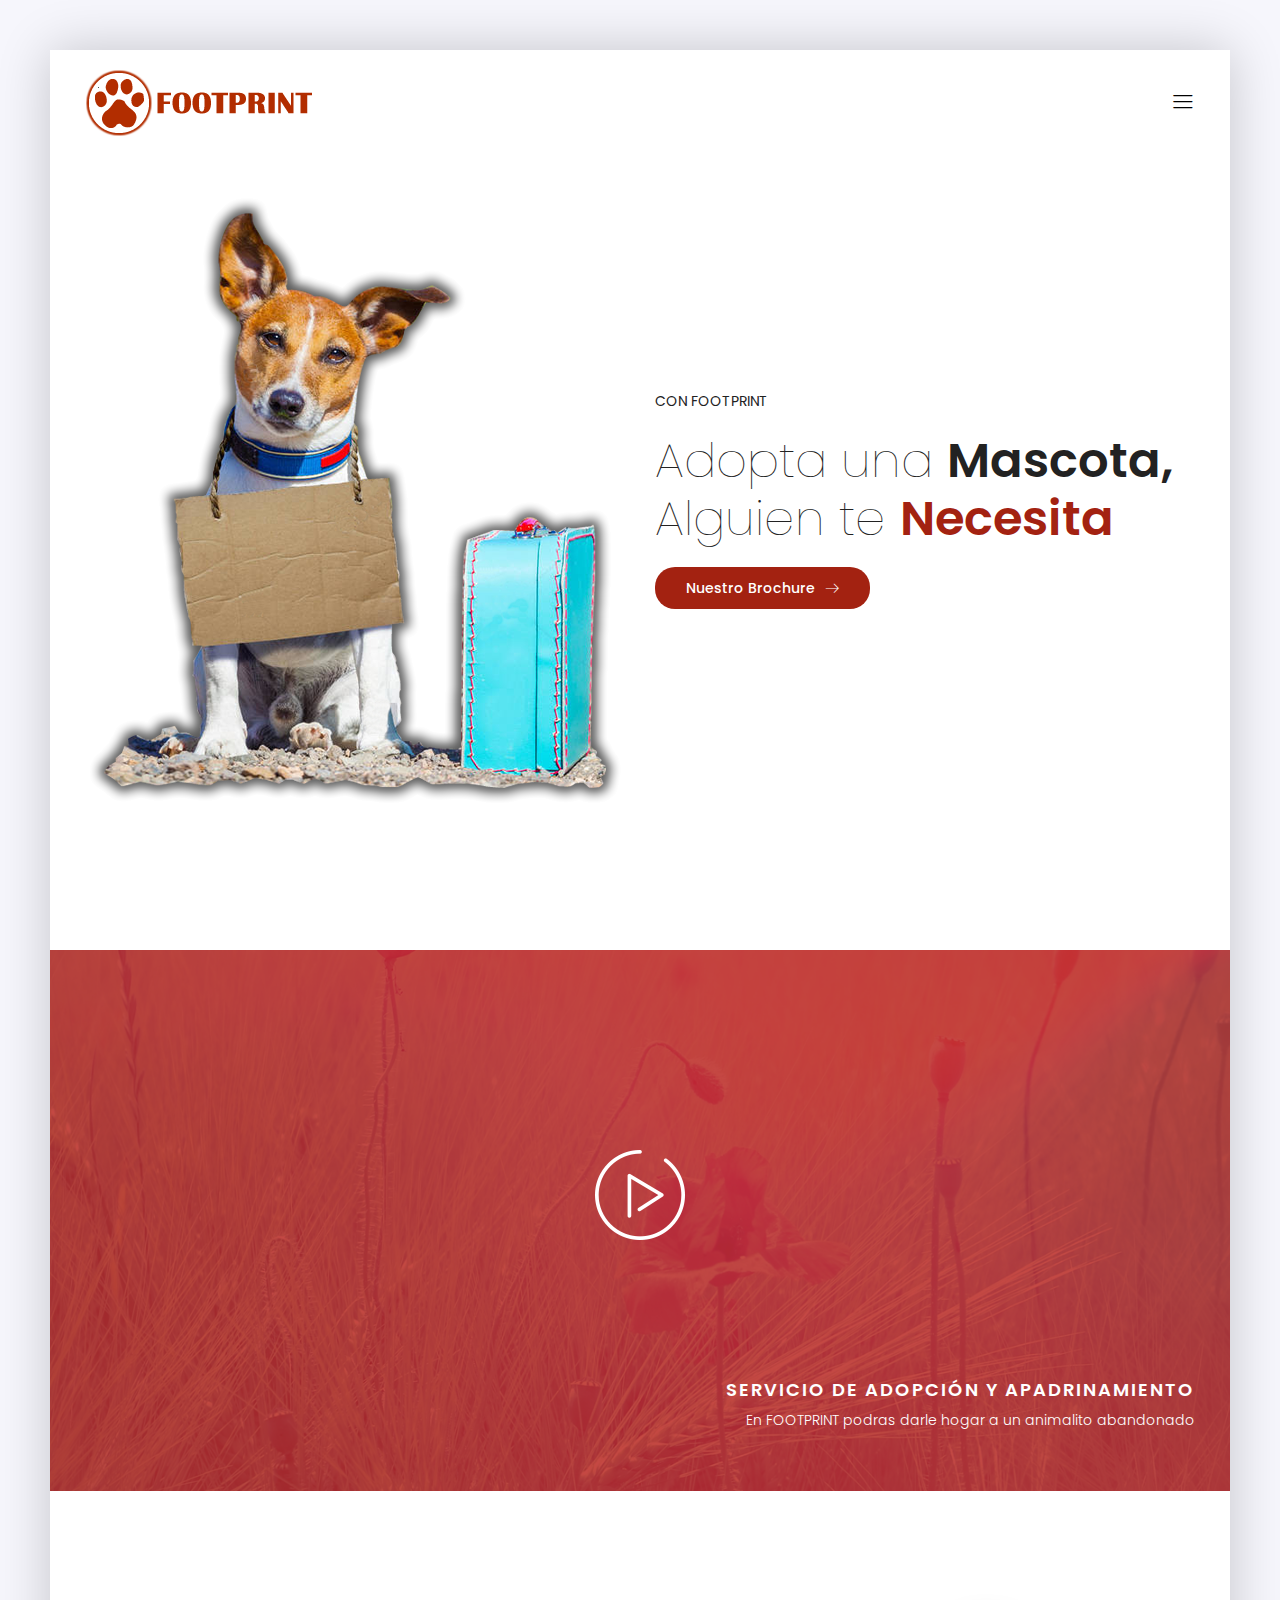
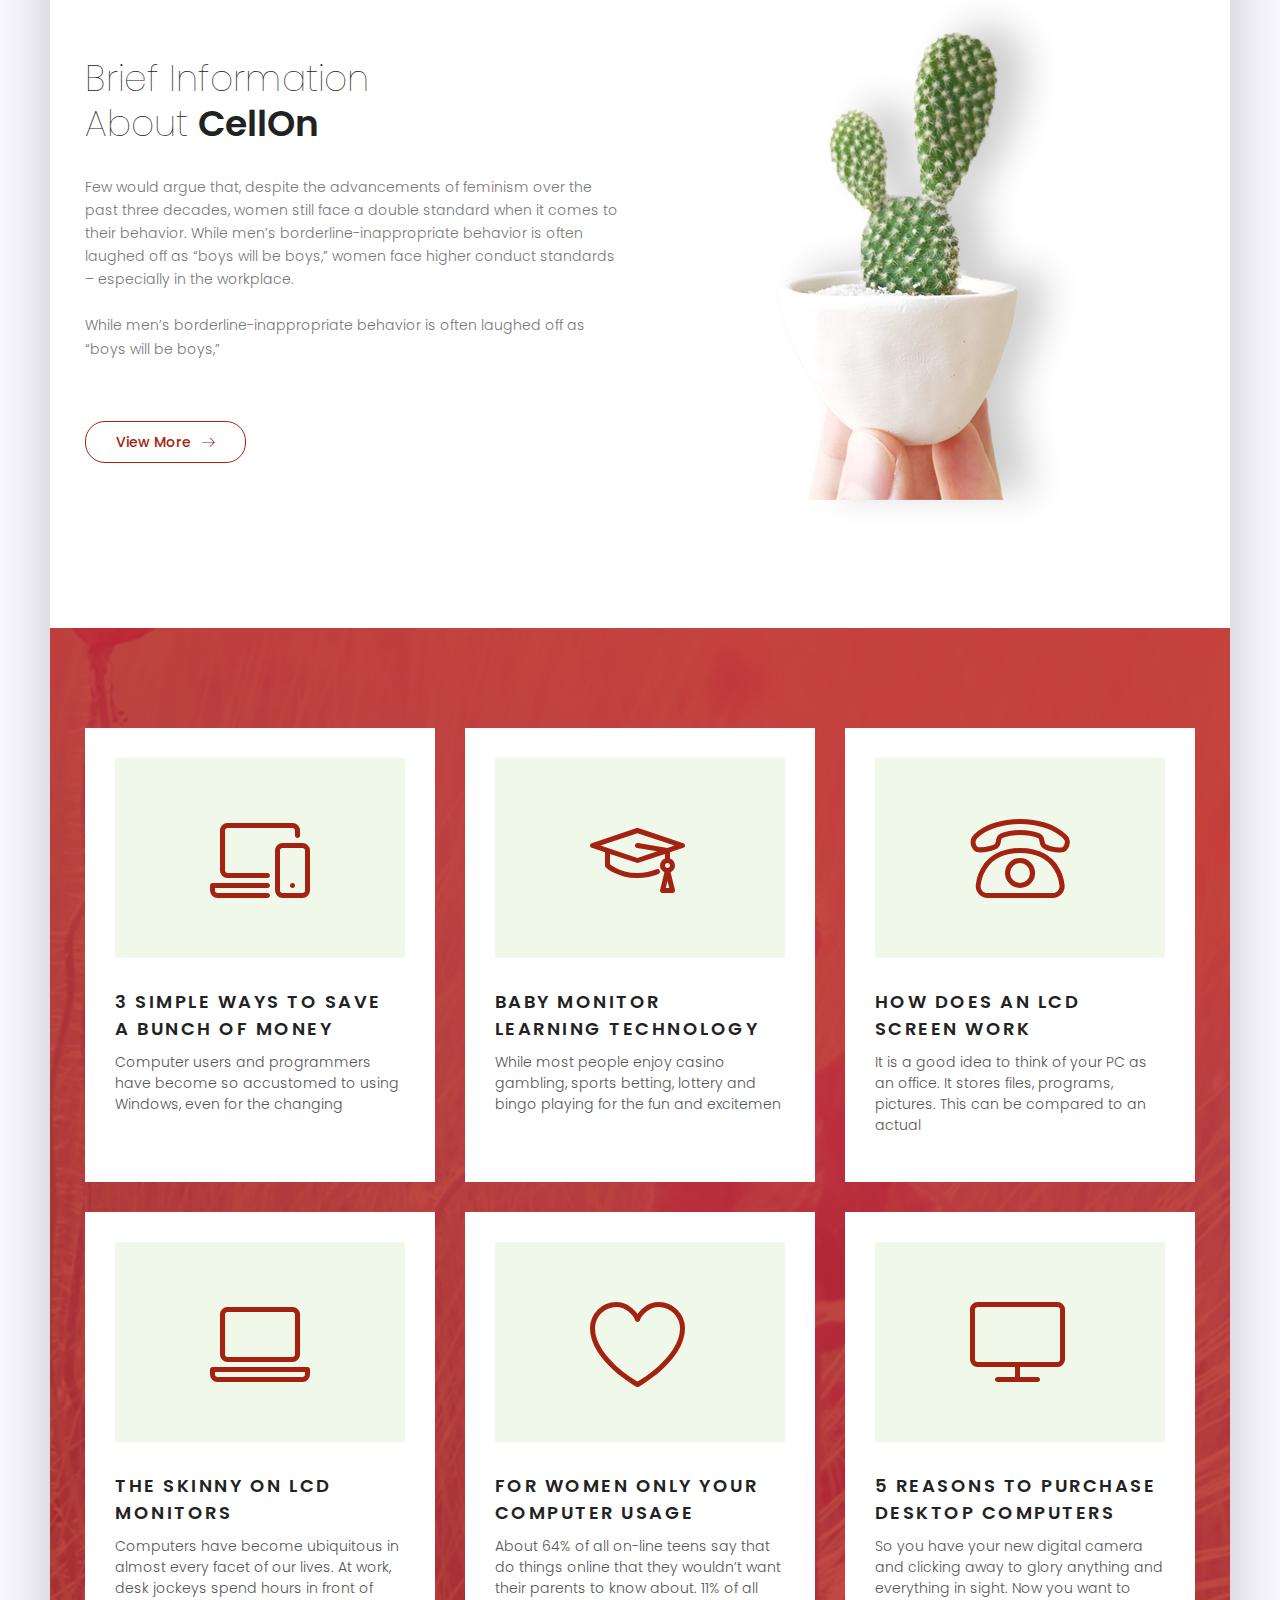
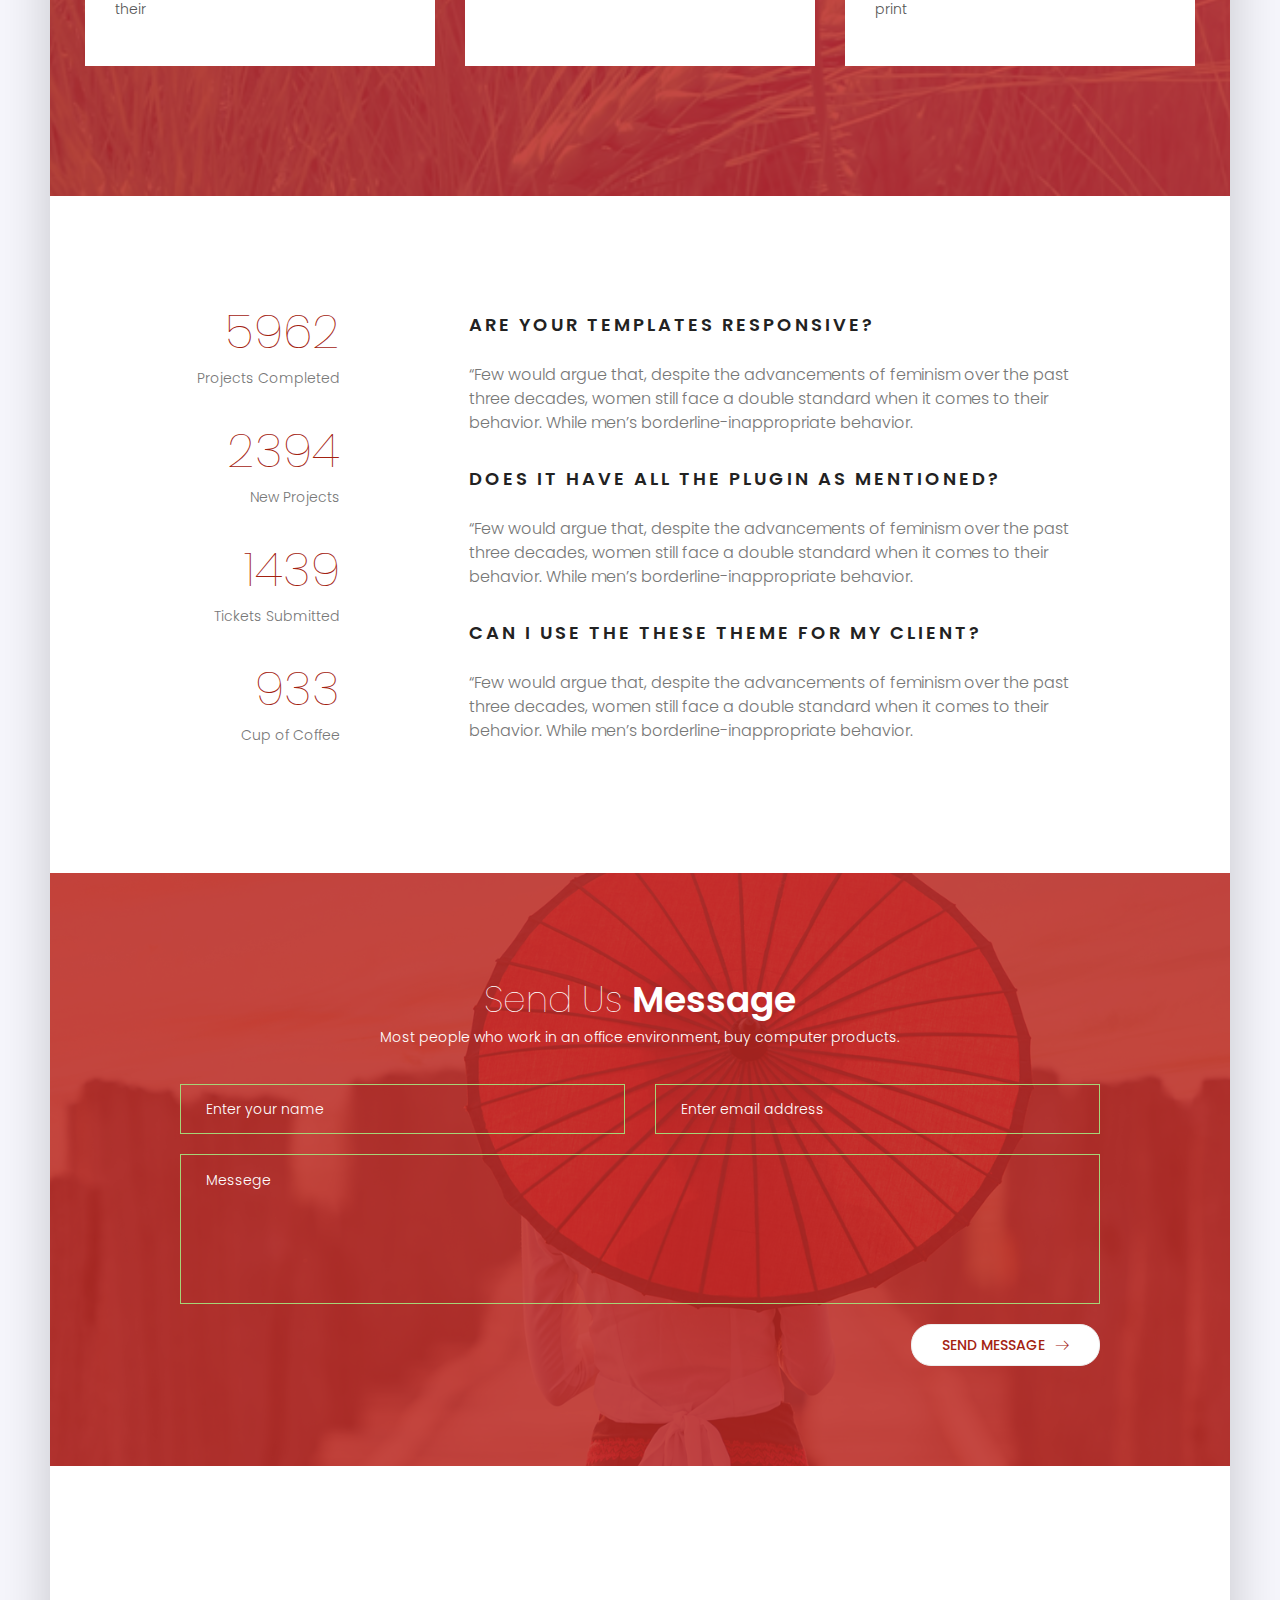
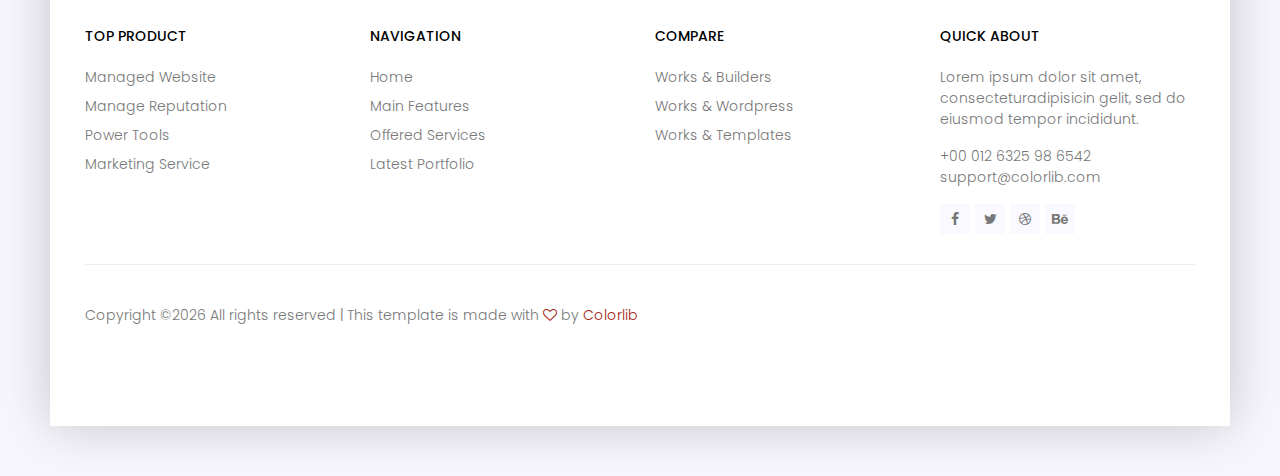
==== commit 08686b2d: "color changed" ====
--- a/index.html
+++ b/index.html
@@ -76,8 +76,7 @@
 			<div class="overlay overlay-bg"></div>
 			<div class="container">
 				<div class="video-content">
-					<!-- <a href="http://www.youtube.com/watch?v=0O2aH4XLbto" class="play-btn"><img src="img/play-btn.png" alt=""></a> -->
-					<span class="play-btn"><img src="img/play-btn.png" alt=""></span>
+					<a href="http://www.youtube.com/watch?v=0O2aH4XLbto" class="play-btn"><img src="img/play-btn.png" alt=""></a>
 					<div class="video-desc">
 						<h3 class="h2 text-white text-uppercase">Servicio de Adopción y Apadrinamiento</h3>
 						<h4 class="text-white">En FOOTPRINT podras darle hogar a un animalito abandonado</h4>
--- a/css/main.css
+++ b/css/main.css
@@ -1 +1 @@
-::-moz-selection{background-color:#6cbb23;color:#fff}::selection{background-color:#6cbb23;color:#fff}::-webkit-input-placeholder{color:#000;font-weight:300}:-moz-placeholder{color:#000;opacity:1;font-weight:300}::-moz-placeholder{color:#000;opacity:1;font-weight:300}:-ms-input-placeholder{color:#000;font-weight:300}::-ms-input-placeholder{color:#000;font-weight:300}body{color:#777;font-family:"Poppins",sans-serif;font-size:14px;font-weight:300;line-height:1.5em;position:relative}ol,ul{margin:0;padding:0;list-style:none}select{display:block}figure{margin:0}a{-webkit-transition:all 0.3s ease 0s;-moz-transition:all 0.3s ease 0s;-o-transition:all 0.3s ease 0s;transition:all 0.3s ease 0s}iframe{border:0}a,a:focus,a:hover{text-decoration:none;outline:0;color:#777}.btn.active.focus,.btn.active:focus,.btn.focus,.btn.focus:active,.btn:active:focus,.btn:focus{text-decoration:none;outline:0}.card-panel{margin:0;padding:60px}.btn i,.btn-large i,.btn-floating i,.btn-large i,.btn-flat i{font-size:1em;line-height:inherit}.gray-bg{background:#f9f9ff}h1,h2,h3,h4,h5,h6{font-family:"Poppins",sans-serif;color:#222;line-height:1.5em;margin-bottom:0;margin-top:0;font-weight:500}.h1,.h2,.h3,.h4,.h5,.h6{margin-bottom:0;margin-top:0;font-family:"Poppins",sans-serif;font-weight:600;color:#222}h1,.h1{font-size:36px}h2,.h2{font-size:30px}h3,.h3{font-size:24px}h4,.h4{font-size:18px}h5,.h5{font-size:16px}h6,.h6{font-size:14px;color:#222}td,th{border-radius:0px}.clear::before,.clear::after{content:" ";display:table}.clear::after{clear:both}.fz-11{font-size:11px}.fz-12{font-size:12px}.fz-13{font-size:13px}.fz-14{font-size:14px}.fz-15{font-size:15px}.fz-16{font-size:16px}.fz-18{font-size:18px}.fz-30{font-size:30px}.fz-48{font-size:48px !important}.fw100{font-weight:100}.fw300{font-weight:300}.fw400{font-weight:400 !important}.fw500{font-weight:500}.f700{font-weight:700}.fsi{font-style:italic}.mt-10{margin-top:10px}.mt-15{margin-top:15px}.mt-20{margin-top:20px}.mt-25{margin-top:25px}.mt-30{margin-top:30px}.mt-35{margin-top:35px}.mt-40{margin-top:40px}.mt-50{margin-top:50px}.mt-60{margin-top:60px}.mt-70{margin-top:70px}.mt-80{margin-top:80px}.mt-100{margin-top:100px}.mt-120{margin-top:120px}.mt-150{margin-top:150px}.ml-0{margin-left:0 !important}.ml-5{margin-left:5px !important}.ml-10{margin-left:10px}.ml-15{margin-left:15px}.ml-20{margin-left:20px}.ml-30{margin-left:30px}.ml-50{margin-left:50px}.mr-0{margin-right:0 !important}.mr-5{margin-right:5px !important}.mr-15{margin-right:15px}.mr-10{margin-right:10px}.mr-20{margin-right:20px}.mr-30{margin-right:30px}.mr-50{margin-right:50px}.mb-0{margin-bottom:0px}.mb-0-i{margin-bottom:0px !important}.mb-5{margin-bottom:5px}.mb-10{margin-bottom:10px}.mb-15{margin-bottom:15px}.mb-20{margin-bottom:20px}.mb-25{margin-bottom:25px}.mb-30{margin-bottom:30px}.mb-40{margin-bottom:40px}.mb-50{margin-bottom:50px}.mb-60{margin-bottom:60px}.mb-70{margin-bottom:70px}.mb-80{margin-bottom:80px}.mb-90{margin-bottom:90px}.mb-100{margin-bottom:100px}.pt-0{padding-top:0px}.pt-10{padding-top:10px}.pt-15{padding-top:15px}.pt-20{padding-top:20px}.pt-25{padding-top:25px}.pt-30{padding-top:30px}.pt-40{padding-top:40px}.pt-50{padding-top:50px}.pt-60{padding-top:60px}.pt-70{padding-top:70px}.pt-80{padding-top:80px}.pt-90{padding-top:90px}.pt-100{padding-top:100px}.pt-150{padding-top:150px}.pb-0{padding-bottom:0px}.pb-10{padding-bottom:10px}.pb-15{padding-bottom:15px}.pb-20{padding-bottom:20px}.pb-25{padding-bottom:25px}.pb-30{padding-bottom:30px}.pb-40{padding-bottom:40px}.pb-50{padding-bottom:50px}.pb-60{padding-bottom:60px}.pb-70{padding-bottom:70px}.pb-80{padding-bottom:80px}.pb-90{padding-bottom:90px}.pb-100{padding-bottom:100px}.pb-150{padding-bottom:150px}.pr-30{padding-right:30px}.pl-30{padding-left:30px}.p-40{padding:40px}.float-left{float:left}.float-right{float:right}.text-italic{font-style:italic}.text-white{color:#fff}.transition{-webkit-transition:all 0.3s ease 0s;-moz-transition:all 0.3s ease 0s;-o-transition:all 0.3s ease 0s;transition:all 0.3s ease 0s}.section-full{padding:100px 0}.section-half{padding:75px 0}.flex{display:-webkit-box;display:-webkit-flex;display:-moz-flex;display:-ms-flexbox;display:flex}.inline-flex{display:-webkit-inline-box;display:-webkit-inline-flex;display:-moz-inline-flex;display:-ms-inline-flexbox;display:inline-flex}.flex-grow{-webkit-box-flex:1;-webkit-flex-grow:1;-moz-flex-grow:1;-ms-flex-positive:1;flex-grow:1}.flex-wrap{-webkit-flex-wrap:wrap;-moz-flex-wrap:wrap;-ms-flex-wrap:wrap;flex-wrap:wrap}.flex-left{-webkit-box-pack:start;-ms-flex-pack:start;-webkit-justify-content:flex-start;-moz-justify-content:flex-start;justify-content:flex-start}.flex-middle{-webkit-box-align:center;-ms-flex-align:center;-webkit-align-items:center;-moz-align-items:center;align-items:center}.flex-right{-webkit-box-pack:end;-ms-flex-pack:end;-webkit-justify-content:flex-end;-moz-justify-content:flex-end;justify-content:flex-end}.flex-top{-webkit-align-self:flex-start;-moz-align-self:flex-start;-ms-flex-item-align:start;align-self:flex-start}.flex-center{-webkit-box-pack:center;-ms-flex-pack:center;-webkit-justify-content:center;-moz-justify-content:center;justify-content:center}.flex-bottom{-webkit-align-self:flex-end;-moz-align-self:flex-end;-ms-flex-item-align:end;align-self:flex-end}.space-between{-webkit-box-pack:justify;-ms-flex-pack:justify;-webkit-justify-content:space-between;-moz-justify-content:space-between;justify-content:space-between}.space-around{-ms-flex-pack:distribute;-webkit-justify-content:space-around;-moz-justify-content:space-around;justify-content:space-around}.flex-column{-webkit-box-direction:normal;-webkit-box-orient:vertical;-webkit-flex-direction:column;-moz-flex-direction:column;-ms-flex-direction:column;flex-direction:column}.flex-cell{display:-webkit-box;display:-webkit-flex;display:-moz-flex;display:-ms-flexbox;display:flex;-webkit-box-flex:1;-webkit-flex-grow:1;-moz-flex-grow:1;-ms-flex-positive:1;flex-grow:1}.display-table{display:table}.light{color:#fff}.dark{color:#000}.relative{position:relative}.overflow-hidden{overflow:hidden}.overlay{position:absolute;left:0;right:0;top:0;bottom:0}.container.fullwidth{width:100%}.container.no-padding{padding-left:0;padding-right:0}.no-padding{padding:0}.section-bg{background:#f9fafc}@media (max-width: 767px){.no-flex-xs{display:block !important}}.row.no-margin{margin-left:0;margin-right:0}.sample-text-area{background:#fff;padding:100px 0 70px 0}.text-heading{margin-bottom:30px;font-size:24px}b,i,sup,sub,u,del{color:#6cbb23}h1{font-size:36px}h2{font-size:30px}h3{font-size:24px}h4{font-size:18px}h5{font-size:16px}h6{font-size:14px}h1,h2,h3,h4,h5,h6{line-height:1.5em}.typography h1,.typography h2,.typography h3,.typography h4,.typography h5,.typography h6{color:#777}.button-area{background:#fff}.button-area .border-top-generic{padding:70px 15px;border-top:1px dotted #eee}.button-group-area .genric-btn{margin-right:10px;margin-top:10px}.button-group-area .genric-btn:last-child{margin-right:0}.genric-btn{display:inline-block;outline:none;line-height:40px;padding:0 30px;font-size:1em;text-align:center;text-decoration:none;font-weight:500;cursor:pointer;-webkit-transition:all 0.3s ease 0s;-moz-transition:all 0.3s ease 0s;-o-transition:all 0.3s ease 0s;transition:all 0.3s ease 0s}.genric-btn:focus{outline:none}.genric-btn.e-large{padding:0 40px;line-height:50px}.genric-btn.large{line-height:45px}.genric-btn.medium{line-height:30px}.genric-btn.small{line-height:25px}.genric-btn.radius{border-radius:3px}.genric-btn.circle{border-radius:20px}.genric-btn.arrow{display:-webkit-inline-box;display:-ms-inline-flexbox;display:inline-flex;-webkit-box-align:center;-ms-flex-align:center;align-items:center}.genric-btn.arrow span{margin-left:10px}.genric-btn.default{color:#222;background:#f9f9ff;border:1px solid transparent}.genric-btn.default:hover{border:1px solid #f9f9ff;background:#fff}.genric-btn.default-border{border:1px solid #f9f9ff;background:#fff}.genric-btn.default-border:hover{color:#222;background:#f9f9ff;border:1px solid transparent}.genric-btn.primary{color:#fff;background:#6cbb23;border:1px solid transparent}.genric-btn.primary:hover{color:#6cbb23;border:1px solid #6cbb23;background:#fff}.genric-btn.primary-border{color:#6cbb23;border:1px solid #6cbb23;background:#fff}.genric-btn.primary-border:hover{color:#fff;background:#6cbb23;border:1px solid transparent}.genric-btn.success{color:#fff;background:#4cd3e3;border:1px solid transparent}.genric-btn.success:hover{color:#4cd3e3;border:1px solid #4cd3e3;background:#fff}.genric-btn.success-border{color:#4cd3e3;border:1px solid #4cd3e3;background:#fff}.genric-btn.success-border:hover{color:#fff;background:#4cd3e3;border:1px solid transparent}.genric-btn.info{color:#fff;background:#38a4ff;border:1px solid transparent}.genric-btn.info:hover{color:#38a4ff;border:1px solid #38a4ff;background:#fff}.genric-btn.info-border{color:#38a4ff;border:1px solid #38a4ff;background:#fff}.genric-btn.info-border:hover{color:#fff;background:#38a4ff;border:1px solid transparent}.genric-btn.warning{color:#fff;background:#f4e700;border:1px solid transparent}.genric-btn.warning:hover{color:#f4e700;border:1px solid #f4e700;background:#fff}.genric-btn.warning-border{color:#f4e700;border:1px solid #f4e700;background:#fff}.genric-btn.warning-border:hover{color:#fff;background:#f4e700;border:1px solid transparent}.genric-btn.danger{color:#fff;background:#f44a40;border:1px solid transparent}.genric-btn.danger:hover{color:#f44a40;border:1px solid #f44a40;background:#fff}.genric-btn.danger-border{color:#f44a40;border:1px solid #f44a40;background:#fff}.genric-btn.danger-border:hover{color:#fff;background:#f44a40;border:1px solid transparent}.genric-btn.link{color:#222;background:#f9f9ff;text-decoration:underline;border:1px solid transparent}.genric-btn.link:hover{color:#222;border:1px solid #f9f9ff;background:#fff}.genric-btn.link-border{color:#222;border:1px solid #f9f9ff;background:#fff;text-decoration:underline}.genric-btn.link-border:hover{color:#222;background:#f9f9ff;border:1px solid transparent}.genric-btn.disable{color:#222,0.3;background:#f9f9ff;border:1px solid transparent;cursor:not-allowed}.generic-blockquote{padding:30px 50px 30px 30px;background:#f9f9ff;border-left:2px solid #6cbb23}.progress-table-wrap{overflow-x:scroll}.progress-table{background:#f9f9ff;padding:15px 0px 30px 0px;min-width:800px}.progress-table .serial{width:11.83%;padding-left:30px}.progress-table .country{width:28.07%}.progress-table .visit{width:19.74%}.progress-table .percentage{width:40.36%;padding-right:50px}.progress-table .table-head{display:flex}.progress-table .table-head .serial,.progress-table .table-head .country,.progress-table .table-head .visit,.progress-table .table-head .percentage{color:#222;line-height:40px;text-transform:uppercase;font-weight:500}.progress-table .table-row{padding:15px 0;border-top:1px solid #edf3fd;display:flex}.progress-table .table-row .serial,.progress-table .table-row .country,.progress-table .table-row .visit,.progress-table .table-row .percentage{display:flex;align-items:center}.progress-table .table-row .country img{margin-right:15px}.progress-table .table-row .percentage .progress{width:80%;border-radius:0px;background:transparent}.progress-table .table-row .percentage .progress .progress-bar{height:5px;line-height:5px}.progress-table .table-row .percentage .progress .progress-bar.color-1{background-color:#6382e6}.progress-table .table-row .percentage .progress .progress-bar.color-2{background-color:#e66686}.progress-table .table-row .percentage .progress .progress-bar.color-3{background-color:#f09359}.progress-table .table-row .percentage .progress .progress-bar.color-4{background-color:#73fbaf}.progress-table .table-row .percentage .progress .progress-bar.color-5{background-color:#73fbaf}.progress-table .table-row .percentage .progress .progress-bar.color-6{background-color:#6382e6}.progress-table .table-row .percentage .progress .progress-bar.color-7{background-color:#a367e7}.progress-table .table-row .percentage .progress .progress-bar.color-8{background-color:#e66686}.single-gallery-image{margin-top:30px;background-repeat:no-repeat !important;background-position:center center !important;background-size:cover !important;height:200px}.list-style{width:14px;height:14px}.unordered-list li{position:relative;padding-left:30px;line-height:1.82em !important}.unordered-list li:before{content:"";position:absolute;width:14px;height:14px;border:3px solid #6cbb23;background:#fff;top:4px;left:0;border-radius:50%}.ordered-list{margin-left:30px}.ordered-list li{list-style-type:decimal-leading-zero;color:#6cbb23;font-weight:500;line-height:1.82em !important}.ordered-list li span{font-weight:300;color:#777}.ordered-list-alpha li{margin-left:30px;list-style-type:lower-alpha;color:#6cbb23;font-weight:500;line-height:1.82em !important}.ordered-list-alpha li span{font-weight:300;color:#777}.ordered-list-roman li{margin-left:30px;list-style-type:lower-roman;color:#6cbb23;font-weight:500;line-height:1.82em !important}.ordered-list-roman li span{font-weight:300;color:#777}.single-input{display:block;width:100%;line-height:40px;border:none;outline:none;background:#f9f9ff;padding:0 20px}.single-input:focus{outline:none}.input-group-icon{position:relative}.input-group-icon .icon{position:absolute;left:20px;top:0;line-height:40px;z-index:3}.input-group-icon .icon i{color:#797979}.input-group-icon .single-input{padding-left:45px}.single-textarea{display:block;color:#000;width:100%;line-height:40px;border:none;outline:none;background:#f9f9ff;padding:0 20px;height:100px;resize:none}.single-textarea:focus{outline:none}.single-input-primary{display:block;width:100%;line-height:40px;border:1px solid transparent;outline:none;background:#f9f9ff;padding:0 20px}.single-input-primary:focus{outline:none;border:1px solid #6cbb23}.single-input-accent{display:block;width:100%;line-height:40px;border:1px solid transparent;outline:none;background:#f9f9ff;padding:0 20px}.single-input-accent:focus{outline:none;border:1px solid #eb6b55}.single-input-secondary{display:block;width:100%;line-height:40px;border:1px solid transparent;outline:none;background:#f9f9ff;padding:0 20px}.single-input-secondary:focus{outline:none;border:1px solid #f09359}.default-switch{width:35px;height:17px;border-radius:8.5px;background:#f9f9ff;position:relative;cursor:pointer}.default-switch input{position:absolute;left:0;top:0;right:0;bottom:0;width:100%;height:100%;opacity:0;cursor:pointer}.default-switch input+label{position:absolute;top:1px;left:1px;width:15px;height:15px;border-radius:50%;background:#6cbb23;-webkit-transition:all 0.2s;-moz-transition:all 0.2s;-o-transition:all 0.2s;transition:all 0.2s;box-shadow:0px 4px 5px 0px rgba(0,0,0,0.2);cursor:pointer}.default-switch input:checked+label{left:19px}.primary-switch{width:35px;height:17px;border-radius:8.5px;background:#f9f9ff;position:relative;cursor:pointer}.primary-switch input{position:absolute;left:0;top:0;right:0;bottom:0;width:100%;height:100%;opacity:0}.primary-switch input+label{position:absolute;left:0;top:0;right:0;bottom:0;width:100%;height:100%}.primary-switch input+label:before{content:"";position:absolute;left:0;top:0;right:0;bottom:0;width:100%;height:100%;background:transparent;border-radius:8.5px;cursor:pointer;-webkit-transition:all 0.2s;-moz-transition:all 0.2s;-o-transition:all 0.2s;transition:all 0.2s}.primary-switch input+label:after{content:"";position:absolute;top:1px;left:1px;width:15px;height:15px;border-radius:50%;background:#fff;-webkit-transition:all 0.2s;-moz-transition:all 0.2s;-o-transition:all 0.2s;transition:all 0.2s;box-shadow:0px 4px 5px 0px rgba(0,0,0,0.2);cursor:pointer}.primary-switch input:checked+label:after{left:19px}.primary-switch input:checked+label:before{background:#6cbb23}.confirm-switch{width:35px;height:17px;border-radius:8.5px;background:#f9f9ff;position:relative;cursor:pointer}.confirm-switch input{position:absolute;left:0;top:0;right:0;bottom:0;width:100%;height:100%;opacity:0}.confirm-switch input+label{position:absolute;left:0;top:0;right:0;bottom:0;width:100%;height:100%}.confirm-switch input+label:before{content:"";position:absolute;left:0;top:0;right:0;bottom:0;width:100%;height:100%;background:transparent;border-radius:8.5px;-webkit-transition:all 0.2s;-moz-transition:all 0.2s;-o-transition:all 0.2s;transition:all 0.2s;cursor:pointer}.confirm-switch input+label:after{content:"";position:absolute;top:1px;left:1px;width:15px;height:15px;border-radius:50%;background:#fff;-webkit-transition:all 0.2s;-moz-transition:all 0.2s;-o-transition:all 0.2s;transition:all 0.2s;box-shadow:0px 4px 5px 0px rgba(0,0,0,0.2);cursor:pointer}.confirm-switch input:checked+label:after{left:19px}.confirm-switch input:checked+label:before{background:#4cd3e3}.primary-checkbox{width:16px;height:16px;border-radius:3px;background:#f9f9ff;position:relative;cursor:pointer}.primary-checkbox input{position:absolute;left:0;top:0;right:0;bottom:0;width:100%;height:100%;opacity:0}.primary-checkbox input+label{position:absolute;left:0;top:0;right:0;bottom:0;width:100%;height:100%;border-radius:3px;cursor:pointer;border:1px solid #f1f1f1}.primary-checkbox input:checked+label{background:url(../img/elements/primary-check.png) no-repeat center center/cover;border:none}.confirm-checkbox{width:16px;height:16px;border-radius:3px;background:#f9f9ff;position:relative;cursor:pointer}.confirm-checkbox input{position:absolute;left:0;top:0;right:0;bottom:0;width:100%;height:100%;opacity:0}.confirm-checkbox input+label{position:absolute;left:0;top:0;right:0;bottom:0;width:100%;height:100%;border-radius:3px;cursor:pointer;border:1px solid #f1f1f1}.confirm-checkbox input:checked+label{background:url(../img/elements/success-check.png) no-repeat center center/cover;border:none}.disabled-checkbox{width:16px;height:16px;border-radius:3px;background:#f9f9ff;position:relative;cursor:pointer}.disabled-checkbox input{position:absolute;left:0;top:0;right:0;bottom:0;width:100%;height:100%;opacity:0}.disabled-checkbox input+label{position:absolute;left:0;top:0;right:0;bottom:0;width:100%;height:100%;border-radius:3px;cursor:pointer;border:1px solid #f1f1f1}.disabled-checkbox input:disabled{cursor:not-allowed;z-index:3}.disabled-checkbox input:checked+label{background:url(../img/elements/disabled-check.png) no-repeat center center/cover;border:none}.primary-radio{width:16px;height:16px;border-radius:8px;background:#f9f9ff;position:relative;cursor:pointer}.primary-radio input{position:absolute;left:0;top:0;right:0;bottom:0;width:100%;height:100%;opacity:0}.primary-radio input+label{position:absolute;left:0;top:0;right:0;bottom:0;width:100%;height:100%;border-radius:8px;cursor:pointer;border:1px solid #f1f1f1}.primary-radio input:checked+label{background:url(../img/elements/primary-radio.png) no-repeat center center/cover;border:none}.confirm-radio{width:16px;height:16px;border-radius:8px;background:#f9f9ff;position:relative;cursor:pointer}.confirm-radio input{position:absolute;left:0;top:0;right:0;bottom:0;width:100%;height:100%;opacity:0}.confirm-radio input+label{position:absolute;left:0;top:0;right:0;bottom:0;width:100%;height:100%;border-radius:8px;cursor:pointer;border:1px solid #f1f1f1}.confirm-radio input:checked+label{background:url(../img/elements/success-radio.png) no-repeat center center/cover;border:none}.disabled-radio{width:16px;height:16px;border-radius:8px;background:#f9f9ff;position:relative;cursor:pointer}.disabled-radio input{position:absolute;left:0;top:0;right:0;bottom:0;width:100%;height:100%;opacity:0}.disabled-radio input+label{position:absolute;left:0;top:0;right:0;bottom:0;width:100%;height:100%;border-radius:8px;cursor:pointer;border:1px solid #f1f1f1}.disabled-radio input:disabled{cursor:not-allowed;z-index:3}.disabled-radio input:checked+label{background:url(../img/elements/disabled-radio.png) no-repeat center center/cover;border:none}.default-select{height:40px}.default-select .nice-select{border:none;border-radius:0px;height:40px;background:#f9f9ff;padding-left:20px;padding-right:40px}.default-select .nice-select .list{margin-top:0;border:none;border-radius:0px;box-shadow:none;width:100%;padding:10px 0 10px 0px}.default-select .nice-select .list .option{font-weight:300;-webkit-transition:all 0.3s ease 0s;-moz-transition:all 0.3s ease 0s;-o-transition:all 0.3s ease 0s;transition:all 0.3s ease 0s;line-height:28px;min-height:28px;font-size:12px;padding-left:20px}.default-select .nice-select .list .option.selected{color:#6cbb23;background:transparent}.default-select .nice-select .list .option:hover{color:#6cbb23;background:transparent}.default-select .current{margin-right:50px;font-weight:300}.default-select .nice-select::after{right:20px}.form-select{height:40px;width:100%}.form-select .nice-select{border:none;border-radius:0px;height:40px;background:#f9f9ff;padding-left:45px;padding-right:40px;width:100%}.form-select .nice-select .list{margin-top:0;border:none;border-radius:0px;box-shadow:none;width:100%;padding:10px 0 10px 0px}.form-select .nice-select .list .option{font-weight:300;-webkit-transition:all 0.3s ease 0s;-moz-transition:all 0.3s ease 0s;-o-transition:all 0.3s ease 0s;transition:all 0.3s ease 0s;line-height:28px;min-height:28px;font-size:12px;padding-left:45px}.form-select .nice-select .list .option.selected{color:#6cbb23;background:transparent}.form-select .nice-select .list .option:hover{color:#6cbb23;background:transparent}.form-select .current{margin-right:50px;font-weight:300}.form-select .nice-select::after{right:20px}body{position:relative}.default-header{padding:20px;position:absolute;top:0;left:0;width:100%;z-index:9}.menu-bar{cursor:pointer}.menu-bar span{color:#000;font-size:24px}.menu-bar a{color:#6cbb23}@media (max-width: 767px){.main-menubar a{color:#fff}.main-menubar a:hover{color:#000}}.main-menubar{position:relative}nav{margin-right:70px;-webkit-transition:all 0.3s ease 0s;-moz-transition:all 0.3s ease 0s;-o-transition:all 0.3s ease 0s;transition:all 0.3s ease 0s;transform-origin:100% 50%}@media (max-width: 767px){nav{margin-right:0;position:absolute;right:0;top:47px;text-align:right;padding:20px 0;z-index:5;background:#6cbb23}}nav.hide{transform:scale(0)}nav a{font-size:12px;font-weight:500;text-transform:uppercase;color:#000;margin:0 25px;display:inline-block}@media (max-width: 767px){nav a{margin:5px 25px}}nav a:hover{color:#6cbb23}body{background:#f6f6fc}.oz-body-wrap{box-shadow:0px 0px 50px 0px rgba(0,0,0,0.2);margin:50px;position:relative}@media (max-width: 767px){.oz-body-wrap{margin:30px}}@media (max-width: 575px){.oz-body-wrap{margin:10px}}.section-gap{padding:100px 0}.section-title{padding-bottom:30px}.section-title h2{margin-bottom:20px}.section-title p{font-size:16px;margin-bottom:0}@media (max-width: 991px){.section-title p br{display:none}}.primary-btn{line-height:40px;padding:0 30px;border-radius:20px;background:transparent;border:1px solid #fff;color:#222;display:inline-block;font-weight:500;position:relative;-webkit-transition:all 0.3s ease 0s;-moz-transition:all 0.3s ease 0s;-o-transition:all 0.3s ease 0s;transition:all 0.3s ease 0s;cursor:pointer;text-transform:uppercase}.primary-btn:focus{outline:none}.primary-btn span{color:#fff;position:relative;z-index:2}.primary-btn .mr-10{-webkit-transition:all 0.3s ease 0s;-moz-transition:all 0.3s ease 0s;-o-transition:all 0.3s ease 0s;transition:all 0.3s ease 0s}.primary-btn:hover .mr-10{margin-right:20px}.primary-btn.white-bg{background:#fff;border:1px solid #eee;color:#6cbb23}.primary-btn.white-bg span{color:#6cbb23;-webkit-transition:all 0.3s ease 0s;-moz-transition:all 0.3s ease 0s;-o-transition:all 0.3s ease 0s;transition:all 0.3s ease 0s}.primary-btn.white-bg:hover{background:#6cbb23;color:#fff;border:1px solid transparent}.primary-btn.white-bg:hover span{color:#fff}.banner-area{background:#fff}@media (max-width: 767px){.banner-area .fullscreen{height:1000px !important}}@media (max-width: 1199px){.banner-left{margin-top:60px}}.story-content h1{font-size:48px;font-weight:100;line-height:1.2em;margin-bottom:20px;margin-top:20px}@media (max-width: 767px){.story-content h1{font-size:40px}}@media (max-width: 991px){.story-content h1 br{display:none}}.story-content h6{font-weight:400}.story-content p{margin-bottom:60px;font-size:16px}@media (max-width: 991px){.story-content p br{display:none}}.story-content .sp-1{font-weight:600}.story-content .sp-2{color:#6cbb23;font-weight:600}@media (max-width: 768px){.story-content{text-align:center}}.generic-banner{background:#6cbb23}.generic-banner .height{height:600px}@media (max-width: 767px){.generic-banner .height{height:400px}}.generic-banner .banner-content h2{line-height:1.2em;margin-bottom:20px}@media (max-width: 991px){.generic-banner .banner-content h2 br{display:none}}.generic-banner .banner-content p{font-size:16px}@media (max-width: 991px){.generic-banner .banner-content p br{display:none}}.video-area{padding:200px 0 60px 0;position:relative;background:url(../img/video-bg.jpg) no-repeat center center/cover}.video-area .overlay-bg{background:rgba(108,187,35,0.85)}.video-area .video-content{text-align:center;position:relative;z-index:2}.video-area .video-content a{display:inline-block;margin-bottom:20px}.video-area .video-content h3{font-weight:600;font-size:18px;margin-bottom:10px;letter-spacing:2px}.video-area .video-content h4{font-weight:300;font-size:14px}.video-area .video-content .video-desc{margin-top:120px;text-align:right;align-self:flex-end}.about-area{position:relative;background:white}.about-area .story-content h2{font-size:36px;line-height:1.25em;font-weight:100}.about-area .story-content h2 span{font-weight:600}.about-area .story-content p{line-height:1.65em;font-size:14px;font-weight:300}@media (max-width: 768px){.story-content{margin-top:40px;margin-bottom:40px}}.feature-area{background:url(../img/video-bg.jpg) no-repeat center center/cover}.feature-area .overlay-bg{background:rgba(108,187,35,0.85)}.feature-area .icon{font-size:100px;color:#fff;background:#f0f8e9;text-align:center;padding:50px;-webkit-transition:all 0.3s ease 0s;-moz-transition:all 0.3s ease 0s;-o-transition:all 0.3s ease 0s;transition:all 0.3s ease 0s}.feature-area .icon:hover{color:#fff;background-color:#6cbb23}.feature-area .icon:hover .lnr{color:#fff}.feature-area .lnr{color:#6cbb23}.feature-area .desc{margin-top:30px}.feature-area .desc h2{font-size:18px;font-weight:600;margin-bottom:10px;letter-spacing:2.5px}.feature-area .desc p{color:#555}.single-feature{background-color:#fff;padding:30px;margin-bottom:30px}.faq-area{background:#fff}.counter-left{text-align:right}.counter-left h2{font-size:48px;font-weight:100;color:#6cbb23}.counter-left p{font-size:14px;font-weight:300}.counter-left .single-facts{margin-bottom:26px}@media (max-width: 768px){.counter-left{text-align:center}}.faq-content{padding-left:10%;padding-right:10%}@media (max-width: 1199px){.faq-content{padding-left:2%;padding-right:2%}}@media (max-width: 767px){.faq-content{text-align:center}}.single-faq{margin-bottom:30px}.single-faq h2{font-size:18px;font-weight:600;letter-spacing:3px;margin-top:15px;margin-bottom:25px}.single-faq p{font-size:16px;font-weight:300;line-height:24px}.contact-area{background:url(../img/contact-bg.jpg) no-repeat center center/cover;color:#fff}.contact-area .overlay-bg{background:rgba(108,187,35,0.85)}.contact-area h2{font-size:36px;font-weight:100}.contact-area h2 span{font-weight:600}.contact-area p{font-size:14px;font-weight:300}.contact-form ::-webkit-input-placeholder{color:#fff;font-weight:300}.contact-form :-moz-placeholder{color:#fff;opacity:1;font-weight:300}.contact-form ::-moz-placeholder{color:#fff;opacity:1;font-weight:300}.contact-form :-ms-input-placeholder{color:#fff;font-weight:300}.contact-form ::-ms-input-placeholder{color:#fff;font-weight:300}.contact-form .alert-msg{color:#fff !important;margin-top:50px;z-index:1}.common-input{border:1px solid #a6d477;line-height:48px;width:100%;display:block;background:transparent;padding:0 25px;color:#fff}.common-textarea{border:1px solid #a6d477;width:100%;display:block;background:transparent;padding:15px 25px;color:#fff;height:150px;resize:none}footer{background:#fff}footer .footer-nav li{margin-top:8px}footer .footer-nav li a{color:#777}footer .footer-nav li a:hover{color:#6cbb23}.single-footer-widget{margin-bottom:30px}.single-footer-widget h6{color:#000}.footer-bottom{border-top:1px solid #eeeeee;padding-top:40px}.footer-bottom .footer-text{color:#777}.footer-bottom .footer-text i{color:#6cbb23}.footer-bottom .footer-text a{color:#6cbb23}.footer-bottom .footer-text a:hover{color:#6cbb23}@media (max-width: 767px){.footer-social{margin-top:10px}}.footer-social a{width:30px;background:#f9f9ff;line-height:30px;display:inline-block;text-align:center;margin-right:5px}.footer-social a i{color:#777;-webkit-transition:all 0.3s ease 0s;-moz-transition:all 0.3s ease 0s;-o-transition:all 0.3s ease 0s;transition:all 0.3s ease 0s}.footer-social a:last-child{margin-right:0}.footer-social a:hover{background:#6cbb23}.footer-social a:hover i{color:#fff}.generic-header .menu-bar span{color:#777}.generic-header nav a{color:#000}.generic-banner{background:#fff;color:#222}.about-generic-area{background:#fff}.about-generic-area .border-top-generic{padding:100px 15px}.about-generic-area p{margin-bottom:20px}.white-bg{background:#fff}.section-top-border{padding:70px 0;border-top:1px dotted #eee}.switch-wrap{margin-bottom:10px}.switch-wrap p{margin:0}.elements-banner{color:#000 !important}
+::-moz-selection{background-color:#a32211;color:#fff}::selection{background-color:#a32211;color:#fff}::-webkit-input-placeholder{color:#000;font-weight:300}:-moz-placeholder{color:#000;opacity:1;font-weight:300}::-moz-placeholder{color:#000;opacity:1;font-weight:300}:-ms-input-placeholder{color:#000;font-weight:300}::-ms-input-placeholder{color:#000;font-weight:300}body{color:#777;font-family:"Poppins",sans-serif;font-size:14px;font-weight:300;line-height:1.5em;position:relative}ol,ul{margin:0;padding:0;list-style:none}select{display:block}figure{margin:0}a{-webkit-transition:all 0.3s ease 0s;-moz-transition:all 0.3s ease 0s;-o-transition:all 0.3s ease 0s;transition:all 0.3s ease 0s}iframe{border:0}a,a:focus,a:hover{text-decoration:none;outline:0;color:#777}.btn.active.focus,.btn.active:focus,.btn.focus,.btn.focus:active,.btn:active:focus,.btn:focus{text-decoration:none;outline:0}.card-panel{margin:0;padding:60px}.btn i,.btn-large i,.btn-floating i,.btn-large i,.btn-flat i{font-size:1em;line-height:inherit}.gray-bg{background:#f9f9ff}h1,h2,h3,h4,h5,h6{font-family:"Poppins",sans-serif;color:#222;line-height:1.5em;margin-bottom:0;margin-top:0;font-weight:500}.h1,.h2,.h3,.h4,.h5,.h6{margin-bottom:0;margin-top:0;font-family:"Poppins",sans-serif;font-weight:600;color:#222}h1,.h1{font-size:36px}h2,.h2{font-size:30px}h3,.h3{font-size:24px}h4,.h4{font-size:18px}h5,.h5{font-size:16px}h6,.h6{font-size:14px;color:#222}td,th{border-radius:0px}.clear::before,.clear::after{content:" ";display:table}.clear::after{clear:both}.fz-11{font-size:11px}.fz-12{font-size:12px}.fz-13{font-size:13px}.fz-14{font-size:14px}.fz-15{font-size:15px}.fz-16{font-size:16px}.fz-18{font-size:18px}.fz-30{font-size:30px}.fz-48{font-size:48px !important}.fw100{font-weight:100}.fw300{font-weight:300}.fw400{font-weight:400 !important}.fw500{font-weight:500}.f700{font-weight:700}.fsi{font-style:italic}.mt-10{margin-top:10px}.mt-15{margin-top:15px}.mt-20{margin-top:20px}.mt-25{margin-top:25px}.mt-30{margin-top:30px}.mt-35{margin-top:35px}.mt-40{margin-top:40px}.mt-50{margin-top:50px}.mt-60{margin-top:60px}.mt-70{margin-top:70px}.mt-80{margin-top:80px}.mt-100{margin-top:100px}.mt-120{margin-top:120px}.mt-150{margin-top:150px}.ml-0{margin-left:0 !important}.ml-5{margin-left:5px !important}.ml-10{margin-left:10px}.ml-15{margin-left:15px}.ml-20{margin-left:20px}.ml-30{margin-left:30px}.ml-50{margin-left:50px}.mr-0{margin-right:0 !important}.mr-5{margin-right:5px !important}.mr-15{margin-right:15px}.mr-10{margin-right:10px}.mr-20{margin-right:20px}.mr-30{margin-right:30px}.mr-50{margin-right:50px}.mb-0{margin-bottom:0px}.mb-0-i{margin-bottom:0px !important}.mb-5{margin-bottom:5px}.mb-10{margin-bottom:10px}.mb-15{margin-bottom:15px}.mb-20{margin-bottom:20px}.mb-25{margin-bottom:25px}.mb-30{margin-bottom:30px}.mb-40{margin-bottom:40px}.mb-50{margin-bottom:50px}.mb-60{margin-bottom:60px}.mb-70{margin-bottom:70px}.mb-80{margin-bottom:80px}.mb-90{margin-bottom:90px}.mb-100{margin-bottom:100px}.pt-0{padding-top:0px}.pt-10{padding-top:10px}.pt-15{padding-top:15px}.pt-20{padding-top:20px}.pt-25{padding-top:25px}.pt-30{padding-top:30px}.pt-40{padding-top:40px}.pt-50{padding-top:50px}.pt-60{padding-top:60px}.pt-70{padding-top:70px}.pt-80{padding-top:80px}.pt-90{padding-top:90px}.pt-100{padding-top:100px}.pt-150{padding-top:150px}.pb-0{padding-bottom:0px}.pb-10{padding-bottom:10px}.pb-15{padding-bottom:15px}.pb-20{padding-bottom:20px}.pb-25{padding-bottom:25px}.pb-30{padding-bottom:30px}.pb-40{padding-bottom:40px}.pb-50{padding-bottom:50px}.pb-60{padding-bottom:60px}.pb-70{padding-bottom:70px}.pb-80{padding-bottom:80px}.pb-90{padding-bottom:90px}.pb-100{padding-bottom:100px}.pb-150{padding-bottom:150px}.pr-30{padding-right:30px}.pl-30{padding-left:30px}.p-40{padding:40px}.float-left{float:left}.float-right{float:right}.text-italic{font-style:italic}.text-white{color:#fff}.transition{-webkit-transition:all 0.3s ease 0s;-moz-transition:all 0.3s ease 0s;-o-transition:all 0.3s ease 0s;transition:all 0.3s ease 0s}.section-full{padding:100px 0}.section-half{padding:75px 0}.flex{display:-webkit-box;display:-webkit-flex;display:-moz-flex;display:-ms-flexbox;display:flex}.inline-flex{display:-webkit-inline-box;display:-webkit-inline-flex;display:-moz-inline-flex;display:-ms-inline-flexbox;display:inline-flex}.flex-grow{-webkit-box-flex:1;-webkit-flex-grow:1;-moz-flex-grow:1;-ms-flex-positive:1;flex-grow:1}.flex-wrap{-webkit-flex-wrap:wrap;-moz-flex-wrap:wrap;-ms-flex-wrap:wrap;flex-wrap:wrap}.flex-left{-webkit-box-pack:start;-ms-flex-pack:start;-webkit-justify-content:flex-start;-moz-justify-content:flex-start;justify-content:flex-start}.flex-middle{-webkit-box-align:center;-ms-flex-align:center;-webkit-align-items:center;-moz-align-items:center;align-items:center}.flex-right{-webkit-box-pack:end;-ms-flex-pack:end;-webkit-justify-content:flex-end;-moz-justify-content:flex-end;justify-content:flex-end}.flex-top{-webkit-align-self:flex-start;-moz-align-self:flex-start;-ms-flex-item-align:start;align-self:flex-start}.flex-center{-webkit-box-pack:center;-ms-flex-pack:center;-webkit-justify-content:center;-moz-justify-content:center;justify-content:center}.flex-bottom{-webkit-align-self:flex-end;-moz-align-self:flex-end;-ms-flex-item-align:end;align-self:flex-end}.space-between{-webkit-box-pack:justify;-ms-flex-pack:justify;-webkit-justify-content:space-between;-moz-justify-content:space-between;justify-content:space-between}.space-around{-ms-flex-pack:distribute;-webkit-justify-content:space-around;-moz-justify-content:space-around;justify-content:space-around}.flex-column{-webkit-box-direction:normal;-webkit-box-orient:vertical;-webkit-flex-direction:column;-moz-flex-direction:column;-ms-flex-direction:column;flex-direction:column}.flex-cell{display:-webkit-box;display:-webkit-flex;display:-moz-flex;display:-ms-flexbox;display:flex;-webkit-box-flex:1;-webkit-flex-grow:1;-moz-flex-grow:1;-ms-flex-positive:1;flex-grow:1}.display-table{display:table}.light{color:#fff}.dark{color:#000}.relative{position:relative}.overflow-hidden{overflow:hidden}.overlay{position:absolute;left:0;right:0;top:0;bottom:0}.container.fullwidth{width:100%}.container.no-padding{padding-left:0;padding-right:0}.no-padding{padding:0}.section-bg{background:#f9fafc}@media (max-width: 767px){.no-flex-xs{display:block !important}}.row.no-margin{margin-left:0;margin-right:0}.sample-text-area{background:#fff;padding:100px 0 70px 0}.text-heading{margin-bottom:30px;font-size:24px}b,i,sup,sub,u,del{color:#a32211}h1{font-size:36px}h2{font-size:30px}h3{font-size:24px}h4{font-size:18px}h5{font-size:16px}h6{font-size:14px}h1,h2,h3,h4,h5,h6{line-height:1.5em}.typography h1,.typography h2,.typography h3,.typography h4,.typography h5,.typography h6{color:#777}.button-area{background:#fff}.button-area .border-top-generic{padding:70px 15px;border-top:1px dotted #eee}.button-group-area .genric-btn{margin-right:10px;margin-top:10px}.button-group-area .genric-btn:last-child{margin-right:0}.genric-btn{display:inline-block;outline:none;line-height:40px;padding:0 30px;font-size:1em;text-align:center;text-decoration:none;font-weight:500;cursor:pointer;-webkit-transition:all 0.3s ease 0s;-moz-transition:all 0.3s ease 0s;-o-transition:all 0.3s ease 0s;transition:all 0.3s ease 0s}.genric-btn:focus{outline:none}.genric-btn.e-large{padding:0 40px;line-height:50px}.genric-btn.large{line-height:45px}.genric-btn.medium{line-height:30px}.genric-btn.small{line-height:25px}.genric-btn.radius{border-radius:3px}.genric-btn.circle{border-radius:20px}.genric-btn.arrow{display:-webkit-inline-box;display:-ms-inline-flexbox;display:inline-flex;-webkit-box-align:center;-ms-flex-align:center;align-items:center}.genric-btn.arrow span{margin-left:10px}.genric-btn.default{color:#222;background:#f9f9ff;border:1px solid transparent}.genric-btn.default:hover{border:1px solid #f9f9ff;background:#fff}.genric-btn.default-border{border:1px solid #f9f9ff;background:#fff}.genric-btn.default-border:hover{color:#222;background:#f9f9ff;border:1px solid transparent}.genric-btn.primary{color:#fff;background:#a32211;border:1px solid transparent}.genric-btn.primary:hover{color:#a32211;border:1px solid #a32211;background:#fff}.genric-btn.primary-border{color:#a32211;border:1px solid #a32211;background:#fff}.genric-btn.primary-border:hover{color:#fff;background:#a32211;border:1px solid transparent}.genric-btn.success{color:#fff;background:#4cd3e3;border:1px solid transparent}.genric-btn.success:hover{color:#4cd3e3;border:1px solid #4cd3e3;background:#fff}.genric-btn.success-border{color:#4cd3e3;border:1px solid #4cd3e3;background:#fff}.genric-btn.success-border:hover{color:#fff;background:#4cd3e3;border:1px solid transparent}.genric-btn.info{color:#fff;background:#38a4ff;border:1px solid transparent}.genric-btn.info:hover{color:#38a4ff;border:1px solid #38a4ff;background:#fff}.genric-btn.info-border{color:#38a4ff;border:1px solid #38a4ff;background:#fff}.genric-btn.info-border:hover{color:#fff;background:#38a4ff;border:1px solid transparent}.genric-btn.warning{color:#fff;background:#f4e700;border:1px solid transparent}.genric-btn.warning:hover{color:#f4e700;border:1px solid #f4e700;background:#fff}.genric-btn.warning-border{color:#f4e700;border:1px solid #f4e700;background:#fff}.genric-btn.warning-border:hover{color:#fff;background:#f4e700;border:1px solid transparent}.genric-btn.danger{color:#fff;background:#f44a40;border:1px solid transparent}.genric-btn.danger:hover{color:#f44a40;border:1px solid #f44a40;background:#fff}.genric-btn.danger-border{color:#f44a40;border:1px solid #f44a40;background:#fff}.genric-btn.danger-border:hover{color:#fff;background:#f44a40;border:1px solid transparent}.genric-btn.link{color:#222;background:#f9f9ff;text-decoration:underline;border:1px solid transparent}.genric-btn.link:hover{color:#222;border:1px solid #f9f9ff;background:#fff}.genric-btn.link-border{color:#222;border:1px solid #f9f9ff;background:#fff;text-decoration:underline}.genric-btn.link-border:hover{color:#222;background:#f9f9ff;border:1px solid transparent}.genric-btn.disable{color:#222,0.3;background:#f9f9ff;border:1px solid transparent;cursor:not-allowed}.generic-blockquote{padding:30px 50px 30px 30px;background:#f9f9ff;border-left:2px solid #a32211}.progress-table-wrap{overflow-x:scroll}.progress-table{background:#f9f9ff;padding:15px 0px 30px 0px;min-width:800px}.progress-table .serial{width:11.83%;padding-left:30px}.progress-table .country{width:28.07%}.progress-table .visit{width:19.74%}.progress-table .percentage{width:40.36%;padding-right:50px}.progress-table .table-head{display:flex}.progress-table .table-head .serial,.progress-table .table-head .country,.progress-table .table-head .visit,.progress-table .table-head .percentage{color:#222;line-height:40px;text-transform:uppercase;font-weight:500}.progress-table .table-row{padding:15px 0;border-top:1px solid #edf3fd;display:flex}.progress-table .table-row .serial,.progress-table .table-row .country,.progress-table .table-row .visit,.progress-table .table-row .percentage{display:flex;align-items:center}.progress-table .table-row .country img{margin-right:15px}.progress-table .table-row .percentage .progress{width:80%;border-radius:0px;background:transparent}.progress-table .table-row .percentage .progress .progress-bar{height:5px;line-height:5px}.progress-table .table-row .percentage .progress .progress-bar.color-1{background-color:#6382e6}.progress-table .table-row .percentage .progress .progress-bar.color-2{background-color:#e66686}.progress-table .table-row .percentage .progress .progress-bar.color-3{background-color:#f09359}.progress-table .table-row .percentage .progress .progress-bar.color-4{background-color:#73fbaf}.progress-table .table-row .percentage .progress .progress-bar.color-5{background-color:#73fbaf}.progress-table .table-row .percentage .progress .progress-bar.color-6{background-color:#6382e6}.progress-table .table-row .percentage .progress .progress-bar.color-7{background-color:#a367e7}.progress-table .table-row .percentage .progress .progress-bar.color-8{background-color:#e66686}.single-gallery-image{margin-top:30px;background-repeat:no-repeat !important;background-position:center center !important;background-size:cover !important;height:200px}.list-style{width:14px;height:14px}.unordered-list li{position:relative;padding-left:30px;line-height:1.82em !important}.unordered-list li:before{content:"";position:absolute;width:14px;height:14px;border:3px solid #a32211;background:#fff;top:4px;left:0;border-radius:50%}.ordered-list{margin-left:30px}.ordered-list li{list-style-type:decimal-leading-zero;color:#a32211;font-weight:500;line-height:1.82em !important}.ordered-list li span{font-weight:300;color:#777}.ordered-list-alpha li{margin-left:30px;list-style-type:lower-alpha;color:#a32211;font-weight:500;line-height:1.82em !important}.ordered-list-alpha li span{font-weight:300;color:#777}.ordered-list-roman li{margin-left:30px;list-style-type:lower-roman;color:#a32211;font-weight:500;line-height:1.82em !important}.ordered-list-roman li span{font-weight:300;color:#777}.single-input{display:block;width:100%;line-height:40px;border:none;outline:none;background:#f9f9ff;padding:0 20px}.single-input:focus{outline:none}.input-group-icon{position:relative}.input-group-icon .icon{position:absolute;left:20px;top:0;line-height:40px;z-index:3}.input-group-icon .icon i{color:#797979}.input-group-icon .single-input{padding-left:45px}.single-textarea{display:block;color:#000;width:100%;line-height:40px;border:none;outline:none;background:#f9f9ff;padding:0 20px;height:100px;resize:none}.single-textarea:focus{outline:none}.single-input-primary{display:block;width:100%;line-height:40px;border:1px solid transparent;outline:none;background:#f9f9ff;padding:0 20px}.single-input-primary:focus{outline:none;border:1px solid #a32211}.single-input-accent{display:block;width:100%;line-height:40px;border:1px solid transparent;outline:none;background:#f9f9ff;padding:0 20px}.single-input-accent:focus{outline:none;border:1px solid #eb6b55}.single-input-secondary{display:block;width:100%;line-height:40px;border:1px solid transparent;outline:none;background:#f9f9ff;padding:0 20px}.single-input-secondary:focus{outline:none;border:1px solid #f09359}.default-switch{width:35px;height:17px;border-radius:8.5px;background:#f9f9ff;position:relative;cursor:pointer}.default-switch input{position:absolute;left:0;top:0;right:0;bottom:0;width:100%;height:100%;opacity:0;cursor:pointer}.default-switch input+label{position:absolute;top:1px;left:1px;width:15px;height:15px;border-radius:50%;background:#a32211;-webkit-transition:all 0.2s;-moz-transition:all 0.2s;-o-transition:all 0.2s;transition:all 0.2s;box-shadow:0px 4px 5px 0px rgba(0,0,0,0.2);cursor:pointer}.default-switch input:checked+label{left:19px}.primary-switch{width:35px;height:17px;border-radius:8.5px;background:#f9f9ff;position:relative;cursor:pointer}.primary-switch input{position:absolute;left:0;top:0;right:0;bottom:0;width:100%;height:100%;opacity:0}.primary-switch input+label{position:absolute;left:0;top:0;right:0;bottom:0;width:100%;height:100%}.primary-switch input+label:before{content:"";position:absolute;left:0;top:0;right:0;bottom:0;width:100%;height:100%;background:transparent;border-radius:8.5px;cursor:pointer;-webkit-transition:all 0.2s;-moz-transition:all 0.2s;-o-transition:all 0.2s;transition:all 0.2s}.primary-switch input+label:after{content:"";position:absolute;top:1px;left:1px;width:15px;height:15px;border-radius:50%;background:#fff;-webkit-transition:all 0.2s;-moz-transition:all 0.2s;-o-transition:all 0.2s;transition:all 0.2s;box-shadow:0px 4px 5px 0px rgba(0,0,0,0.2);cursor:pointer}.primary-switch input:checked+label:after{left:19px}.primary-switch input:checked+label:before{background:#a32211}.confirm-switch{width:35px;height:17px;border-radius:8.5px;background:#f9f9ff;position:relative;cursor:pointer}.confirm-switch input{position:absolute;left:0;top:0;right:0;bottom:0;width:100%;height:100%;opacity:0}.confirm-switch input+label{position:absolute;left:0;top:0;right:0;bottom:0;width:100%;height:100%}.confirm-switch input+label:before{content:"";position:absolute;left:0;top:0;right:0;bottom:0;width:100%;height:100%;background:transparent;border-radius:8.5px;-webkit-transition:all 0.2s;-moz-transition:all 0.2s;-o-transition:all 0.2s;transition:all 0.2s;cursor:pointer}.confirm-switch input+label:after{content:"";position:absolute;top:1px;left:1px;width:15px;height:15px;border-radius:50%;background:#fff;-webkit-transition:all 0.2s;-moz-transition:all 0.2s;-o-transition:all 0.2s;transition:all 0.2s;box-shadow:0px 4px 5px 0px rgba(0,0,0,0.2);cursor:pointer}.confirm-switch input:checked+label:after{left:19px}.confirm-switch input:checked+label:before{background:#4cd3e3}.primary-checkbox{width:16px;height:16px;border-radius:3px;background:#f9f9ff;position:relative;cursor:pointer}.primary-checkbox input{position:absolute;left:0;top:0;right:0;bottom:0;width:100%;height:100%;opacity:0}.primary-checkbox input+label{position:absolute;left:0;top:0;right:0;bottom:0;width:100%;height:100%;border-radius:3px;cursor:pointer;border:1px solid #f1f1f1}.primary-checkbox input:checked+label{background:url(../img/elements/primary-check.png) no-repeat center center/cover;border:none}.confirm-checkbox{width:16px;height:16px;border-radius:3px;background:#f9f9ff;position:relative;cursor:pointer}.confirm-checkbox input{position:absolute;left:0;top:0;right:0;bottom:0;width:100%;height:100%;opacity:0}.confirm-checkbox input+label{position:absolute;left:0;top:0;right:0;bottom:0;width:100%;height:100%;border-radius:3px;cursor:pointer;border:1px solid #f1f1f1}.confirm-checkbox input:checked+label{background:url(../img/elements/success-check.png) no-repeat center center/cover;border:none}.disabled-checkbox{width:16px;height:16px;border-radius:3px;background:#f9f9ff;position:relative;cursor:pointer}.disabled-checkbox input{position:absolute;left:0;top:0;right:0;bottom:0;width:100%;height:100%;opacity:0}.disabled-checkbox input+label{position:absolute;left:0;top:0;right:0;bottom:0;width:100%;height:100%;border-radius:3px;cursor:pointer;border:1px solid #f1f1f1}.disabled-checkbox input:disabled{cursor:not-allowed;z-index:3}.disabled-checkbox input:checked+label{background:url(../img/elements/disabled-check.png) no-repeat center center/cover;border:none}.primary-radio{width:16px;height:16px;border-radius:8px;background:#f9f9ff;position:relative;cursor:pointer}.primary-radio input{position:absolute;left:0;top:0;right:0;bottom:0;width:100%;height:100%;opacity:0}.primary-radio input+label{position:absolute;left:0;top:0;right:0;bottom:0;width:100%;height:100%;border-radius:8px;cursor:pointer;border:1px solid #f1f1f1}.primary-radio input:checked+label{background:url(../img/elements/primary-radio.png) no-repeat center center/cover;border:none}.confirm-radio{width:16px;height:16px;border-radius:8px;background:#f9f9ff;position:relative;cursor:pointer}.confirm-radio input{position:absolute;left:0;top:0;right:0;bottom:0;width:100%;height:100%;opacity:0}.confirm-radio input+label{position:absolute;left:0;top:0;right:0;bottom:0;width:100%;height:100%;border-radius:8px;cursor:pointer;border:1px solid #f1f1f1}.confirm-radio input:checked+label{background:url(../img/elements/success-radio.png) no-repeat center center/cover;border:none}.disabled-radio{width:16px;height:16px;border-radius:8px;background:#f9f9ff;position:relative;cursor:pointer}.disabled-radio input{position:absolute;left:0;top:0;right:0;bottom:0;width:100%;height:100%;opacity:0}.disabled-radio input+label{position:absolute;left:0;top:0;right:0;bottom:0;width:100%;height:100%;border-radius:8px;cursor:pointer;border:1px solid #f1f1f1}.disabled-radio input:disabled{cursor:not-allowed;z-index:3}.disabled-radio input:checked+label{background:url(../img/elements/disabled-radio.png) no-repeat center center/cover;border:none}.default-select{height:40px}.default-select .nice-select{border:none;border-radius:0px;height:40px;background:#f9f9ff;padding-left:20px;padding-right:40px}.default-select .nice-select .list{margin-top:0;border:none;border-radius:0px;box-shadow:none;width:100%;padding:10px 0 10px 0px}.default-select .nice-select .list .option{font-weight:300;-webkit-transition:all 0.3s ease 0s;-moz-transition:all 0.3s ease 0s;-o-transition:all 0.3s ease 0s;transition:all 0.3s ease 0s;line-height:28px;min-height:28px;font-size:12px;padding-left:20px}.default-select .nice-select .list .option.selected{color:#a32211;background:transparent}.default-select .nice-select .list .option:hover{color:#a32211;background:transparent}.default-select .current{margin-right:50px;font-weight:300}.default-select .nice-select::after{right:20px}.form-select{height:40px;width:100%}.form-select .nice-select{border:none;border-radius:0px;height:40px;background:#f9f9ff;padding-left:45px;padding-right:40px;width:100%}.form-select .nice-select .list{margin-top:0;border:none;border-radius:0px;box-shadow:none;width:100%;padding:10px 0 10px 0px}.form-select .nice-select .list .option{font-weight:300;-webkit-transition:all 0.3s ease 0s;-moz-transition:all 0.3s ease 0s;-o-transition:all 0.3s ease 0s;transition:all 0.3s ease 0s;line-height:28px;min-height:28px;font-size:12px;padding-left:45px}.form-select .nice-select .list .option.selected{color:#a32211;background:transparent}.form-select .nice-select .list .option:hover{color:#a32211;background:transparent}.form-select .current{margin-right:50px;font-weight:300}.form-select .nice-select::after{right:20px}body{position:relative}.default-header{padding:20px;position:absolute;top:0;left:0;width:100%;z-index:9}.menu-bar{cursor:pointer}.menu-bar span{color:#000;font-size:24px}.menu-bar a{color:#a32211}@media (max-width: 767px){.main-menubar a{color:#fff}.main-menubar a:hover{color:#000}}.main-menubar{position:relative}nav{margin-right:70px;-webkit-transition:all 0.3s ease 0s;-moz-transition:all 0.3s ease 0s;-o-transition:all 0.3s ease 0s;transition:all 0.3s ease 0s;transform-origin:100% 50%}@media (max-width: 767px){nav{margin-right:0;position:absolute;right:0;top:47px;text-align:right;padding:20px 0;z-index:5;background:#a32211}}nav.hide{transform:scale(0)}nav a{font-size:12px;font-weight:500;text-transform:uppercase;color:#000;margin:0 25px;display:inline-block}@media (max-width: 767px){nav a{margin:5px 25px}}nav a:hover{color:#a32211}body{background:#f6f6fc}.oz-body-wrap{box-shadow:0px 0px 50px 0px rgba(0,0,0,0.2);margin:50px;position:relative}@media (max-width: 767px){.oz-body-wrap{margin:30px}}@media (max-width: 575px){.oz-body-wrap{margin:10px}}.section-gap{padding:100px 0}.section-title{padding-bottom:30px}.section-title h2{margin-bottom:20px}.section-title p{font-size:16px;margin-bottom:0}@media (max-width: 991px){.section-title p br{display:none}}.primary-btn{line-height:40px;padding:0 30px;border-radius:20px;background:transparent;border:1px solid #fff;color:#222;display:inline-block;font-weight:500;position:relative;-webkit-transition:all 0.3s ease 0s;-moz-transition:all 0.3s ease 0s;-o-transition:all 0.3s ease 0s;transition:all 0.3s ease 0s;cursor:pointer;text-transform:uppercase}.primary-btn:focus{outline:none}.primary-btn span{color:#fff;position:relative;z-index:2}.primary-btn .mr-10{-webkit-transition:all 0.3s ease 0s;-moz-transition:all 0.3s ease 0s;-o-transition:all 0.3s ease 0s;transition:all 0.3s ease 0s}.primary-btn:hover .mr-10{margin-right:20px}.primary-btn.white-bg{background:#fff;border:1px solid #eee;color:#a32211}.primary-btn.white-bg span{color:#a32211;-webkit-transition:all 0.3s ease 0s;-moz-transition:all 0.3s ease 0s;-o-transition:all 0.3s ease 0s;transition:all 0.3s ease 0s}.primary-btn.white-bg:hover{background:#a32211;color:#fff;border:1px solid transparent}.primary-btn.white-bg:hover span{color:#fff}.banner-area{background:#fff}@media (max-width: 767px){.banner-area .fullscreen{height:1000px !important}}@media (max-width: 1199px){.banner-left{margin-top:60px}}.story-content h1{font-size:48px;font-weight:100;line-height:1.2em;margin-bottom:20px;margin-top:20px}@media (max-width: 767px){.story-content h1{font-size:40px}}@media (max-width: 991px){.story-content h1 br{display:none}}.story-content h6{font-weight:400}.story-content p{margin-bottom:60px;font-size:16px}@media (max-width: 991px){.story-content p br{display:none}}.story-content .sp-1{font-weight:600}.story-content .sp-2{color:#a32211;font-weight:600}@media (max-width: 768px){.story-content{text-align:center}}.generic-banner{background:#a32211}.generic-banner .height{height:600px}@media (max-width: 767px){.generic-banner .height{height:400px}}.generic-banner .banner-content h2{line-height:1.2em;margin-bottom:20px}@media (max-width: 991px){.generic-banner .banner-content h2 br{display:none}}.generic-banner .banner-content p{font-size:16px}@media (max-width: 991px){.generic-banner .banner-content p br{display:none}}.video-area{padding:200px 0 60px 0;position:relative;background:url(../img/video-bg.jpg) no-repeat center center/cover}.video-area .overlay-bg{background:rgba(187, 40, 35, 0.85)}.video-area .video-content{text-align:center;position:relative;z-index:2}.video-area .video-content a{display:inline-block;margin-bottom:20px}.video-area .video-content h3{font-weight:600;font-size:18px;margin-bottom:10px;letter-spacing:2px}.video-area .video-content h4{font-weight:300;font-size:14px}.video-area .video-content .video-desc{margin-top:120px;text-align:right;align-self:flex-end}.about-area{position:relative;background:white}.about-area .story-content h2{font-size:36px;line-height:1.25em;font-weight:100}.about-area .story-content h2 span{font-weight:600}.about-area .story-content p{line-height:1.65em;font-size:14px;font-weight:300}@media (max-width: 768px){.story-content{margin-top:40px;margin-bottom:40px}}.feature-area{background:url(../img/video-bg.jpg) no-repeat center center/cover}.feature-area .overlay-bg{background:rgba(187, 40, 35, 0.85)}.feature-area .icon{font-size:100px;color:#fff;background:#f0f8e9;text-align:center;padding:50px;-webkit-transition:all 0.3s ease 0s;-moz-transition:all 0.3s ease 0s;-o-transition:all 0.3s ease 0s;transition:all 0.3s ease 0s}.feature-area .icon:hover{color:#fff;background-color:#a32211}.feature-area .icon:hover .lnr{color:#fff}.feature-area .lnr{color:#a32211}.feature-area .desc{margin-top:30px}.feature-area .desc h2{font-size:18px;font-weight:600;margin-bottom:10px;letter-spacing:2.5px}.feature-area .desc p{color:#555}.single-feature{background-color:#fff;padding:30px;margin-bottom:30px}.faq-area{background:#fff}.counter-left{text-align:right}.counter-left h2{font-size:48px;font-weight:100;color:#a32211}.counter-left p{font-size:14px;font-weight:300}.counter-left .single-facts{margin-bottom:26px}@media (max-width: 768px){.counter-left{text-align:center}}.faq-content{padding-left:10%;padding-right:10%}@media (max-width: 1199px){.faq-content{padding-left:2%;padding-right:2%}}@media (max-width: 767px){.faq-content{text-align:center}}.single-faq{margin-bottom:30px}.single-faq h2{font-size:18px;font-weight:600;letter-spacing:3px;margin-top:15px;margin-bottom:25px}.single-faq p{font-size:16px;font-weight:300;line-height:24px}.contact-area{background:url(../img/contact-bg.jpg) no-repeat center center/cover;color:#fff}.contact-area .overlay-bg{background:rgba(187, 40, 35, 0.85)}.contact-area h2{font-size:36px;font-weight:100}.contact-area h2 span{font-weight:600}.contact-area p{font-size:14px;font-weight:300}.contact-form ::-webkit-input-placeholder{color:#fff;font-weight:300}.contact-form :-moz-placeholder{color:#fff;opacity:1;font-weight:300}.contact-form ::-moz-placeholder{color:#fff;opacity:1;font-weight:300}.contact-form :-ms-input-placeholder{color:#fff;font-weight:300}.contact-form ::-ms-input-placeholder{color:#fff;font-weight:300}.contact-form .alert-msg{color:#fff !important;margin-top:50px;z-index:1}.common-input{border:1px solid #a6d477;line-height:48px;width:100%;display:block;background:transparent;padding:0 25px;color:#fff}.common-textarea{border:1px solid #a6d477;width:100%;display:block;background:transparent;padding:15px 25px;color:#fff;height:150px;resize:none}footer{background:#fff}footer .footer-nav li{margin-top:8px}footer .footer-nav li a{color:#777}footer .footer-nav li a:hover{color:#a32211}.single-footer-widget{margin-bottom:30px}.single-footer-widget h6{color:#000}.footer-bottom{border-top:1px solid #eeeeee;padding-top:40px}.footer-bottom .footer-text{color:#777}.footer-bottom .footer-text i{color:#a32211}.footer-bottom .footer-text a{color:#a32211}.footer-bottom .footer-text a:hover{color:#a32211}@media (max-width: 767px){.footer-social{margin-top:10px}}.footer-social a{width:30px;background:#f9f9ff;line-height:30px;display:inline-block;text-align:center;margin-right:5px}.footer-social a i{color:#777;-webkit-transition:all 0.3s ease 0s;-moz-transition:all 0.3s ease 0s;-o-transition:all 0.3s ease 0s;transition:all 0.3s ease 0s}.footer-social a:last-child{margin-right:0}.footer-social a:hover{background:#a32211}.footer-social a:hover i{color:#fff}.generic-header .menu-bar span{color:#777}.generic-header nav a{color:#000}.generic-banner{background:#fff;color:#222}.about-generic-area{background:#fff}.about-generic-area .border-top-generic{padding:100px 15px}.about-generic-area p{margin-bottom:20px}.white-bg{background:#fff}.section-top-border{padding:70px 0;border-top:1px dotted #eee}.switch-wrap{margin-bottom:10px}.switch-wrap p{margin:0}.elements-banner{color:#000 !important}
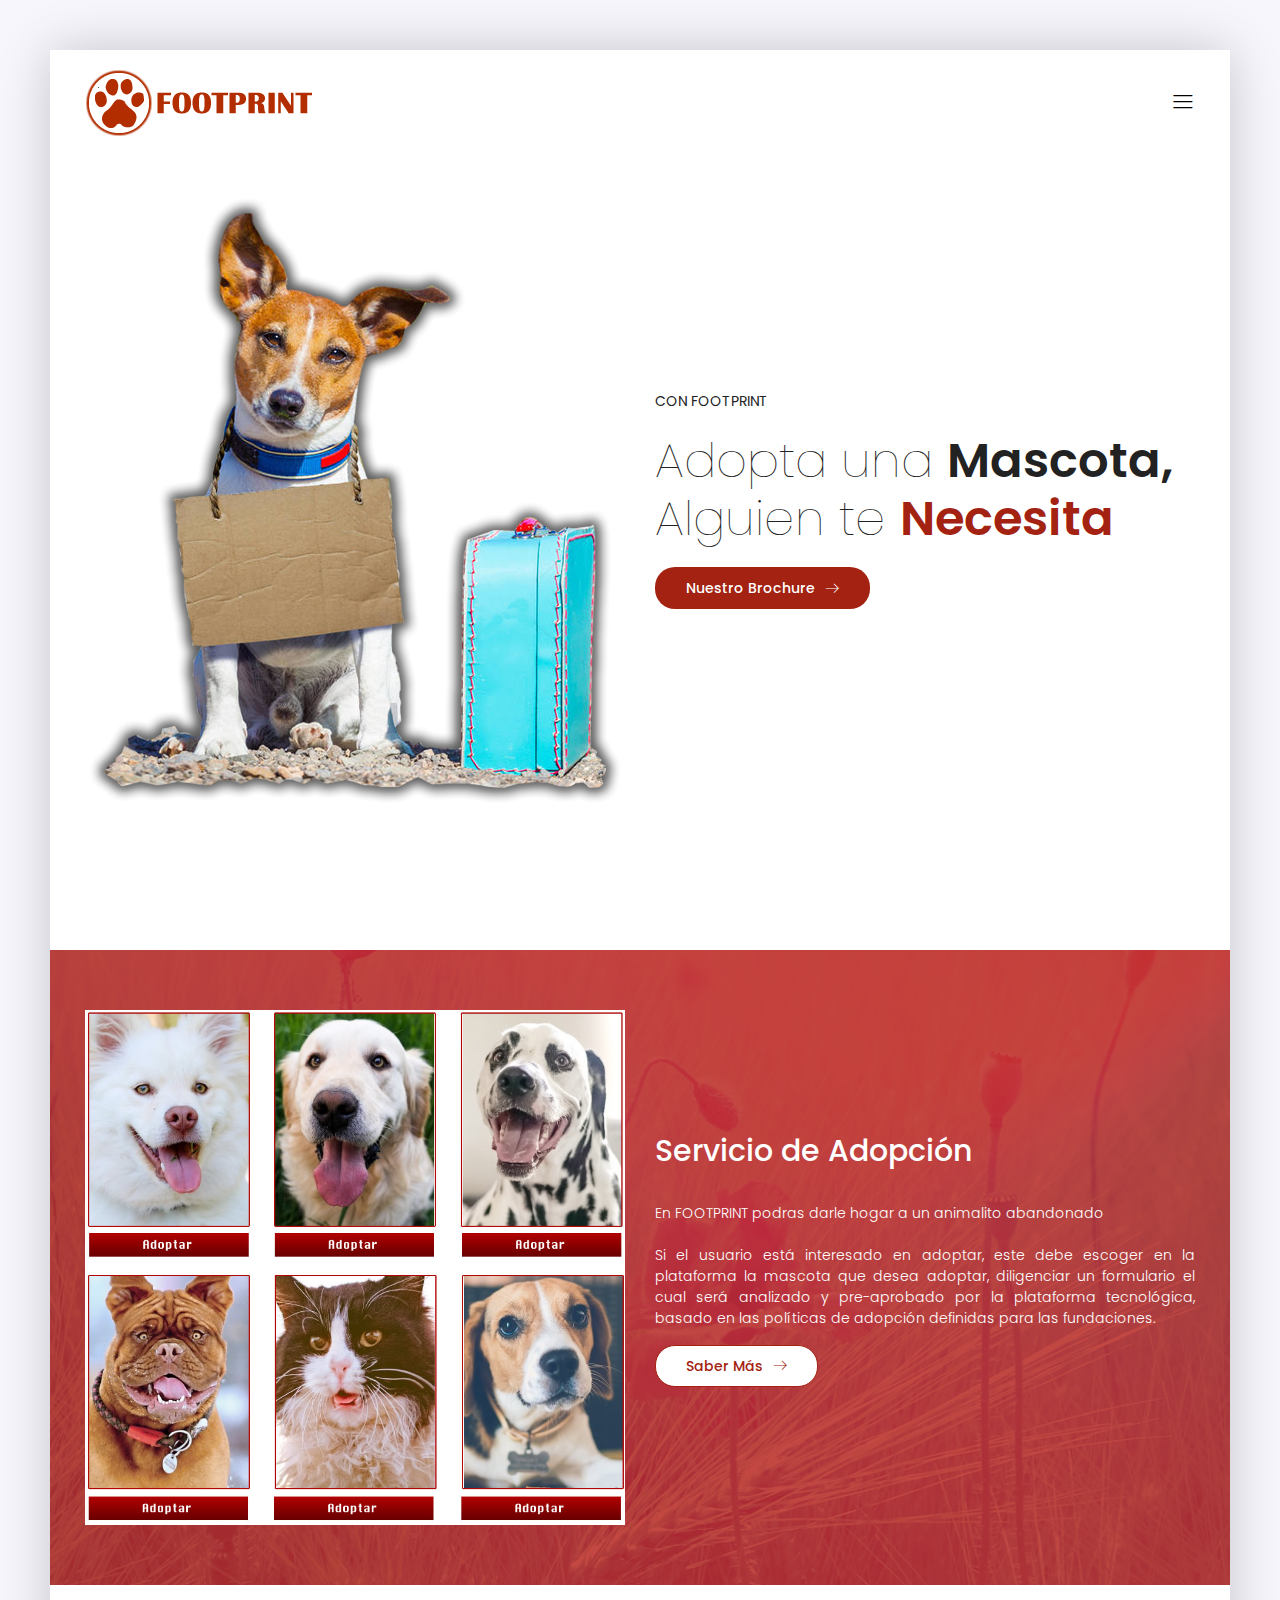
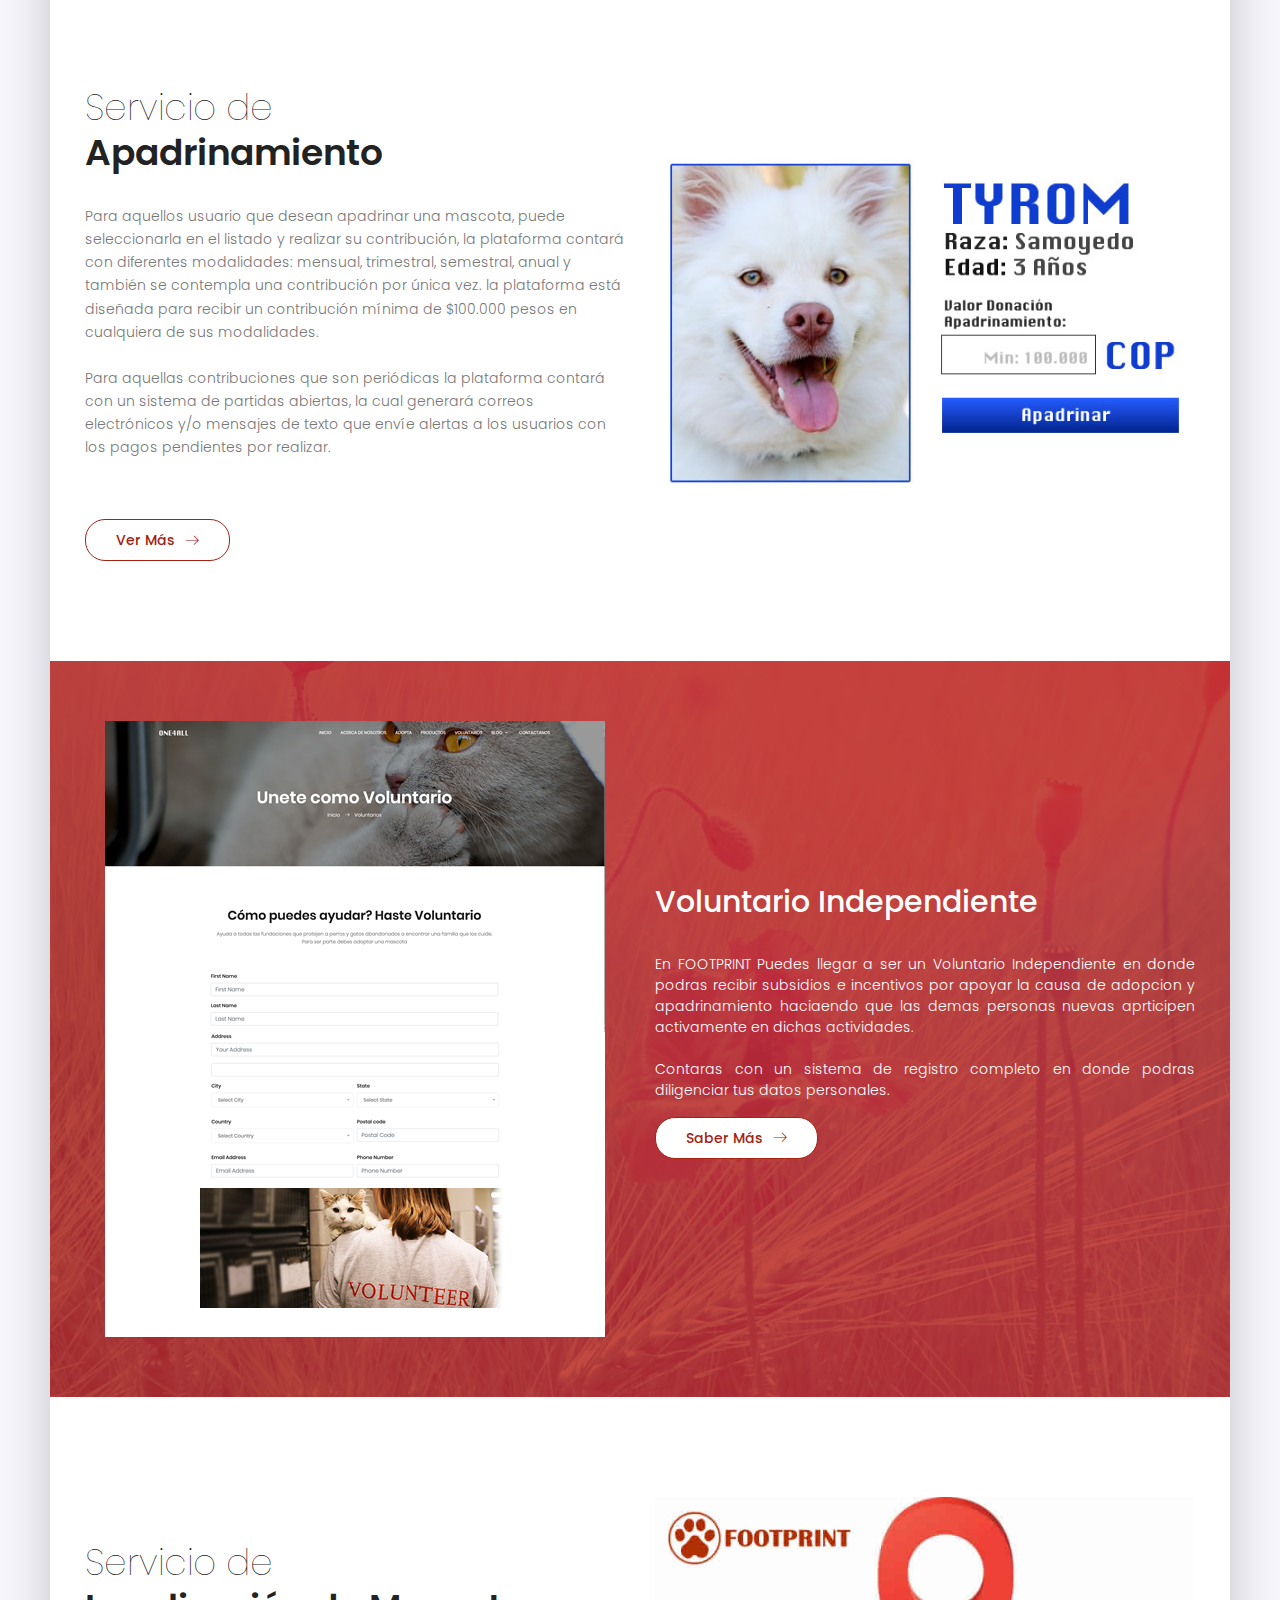
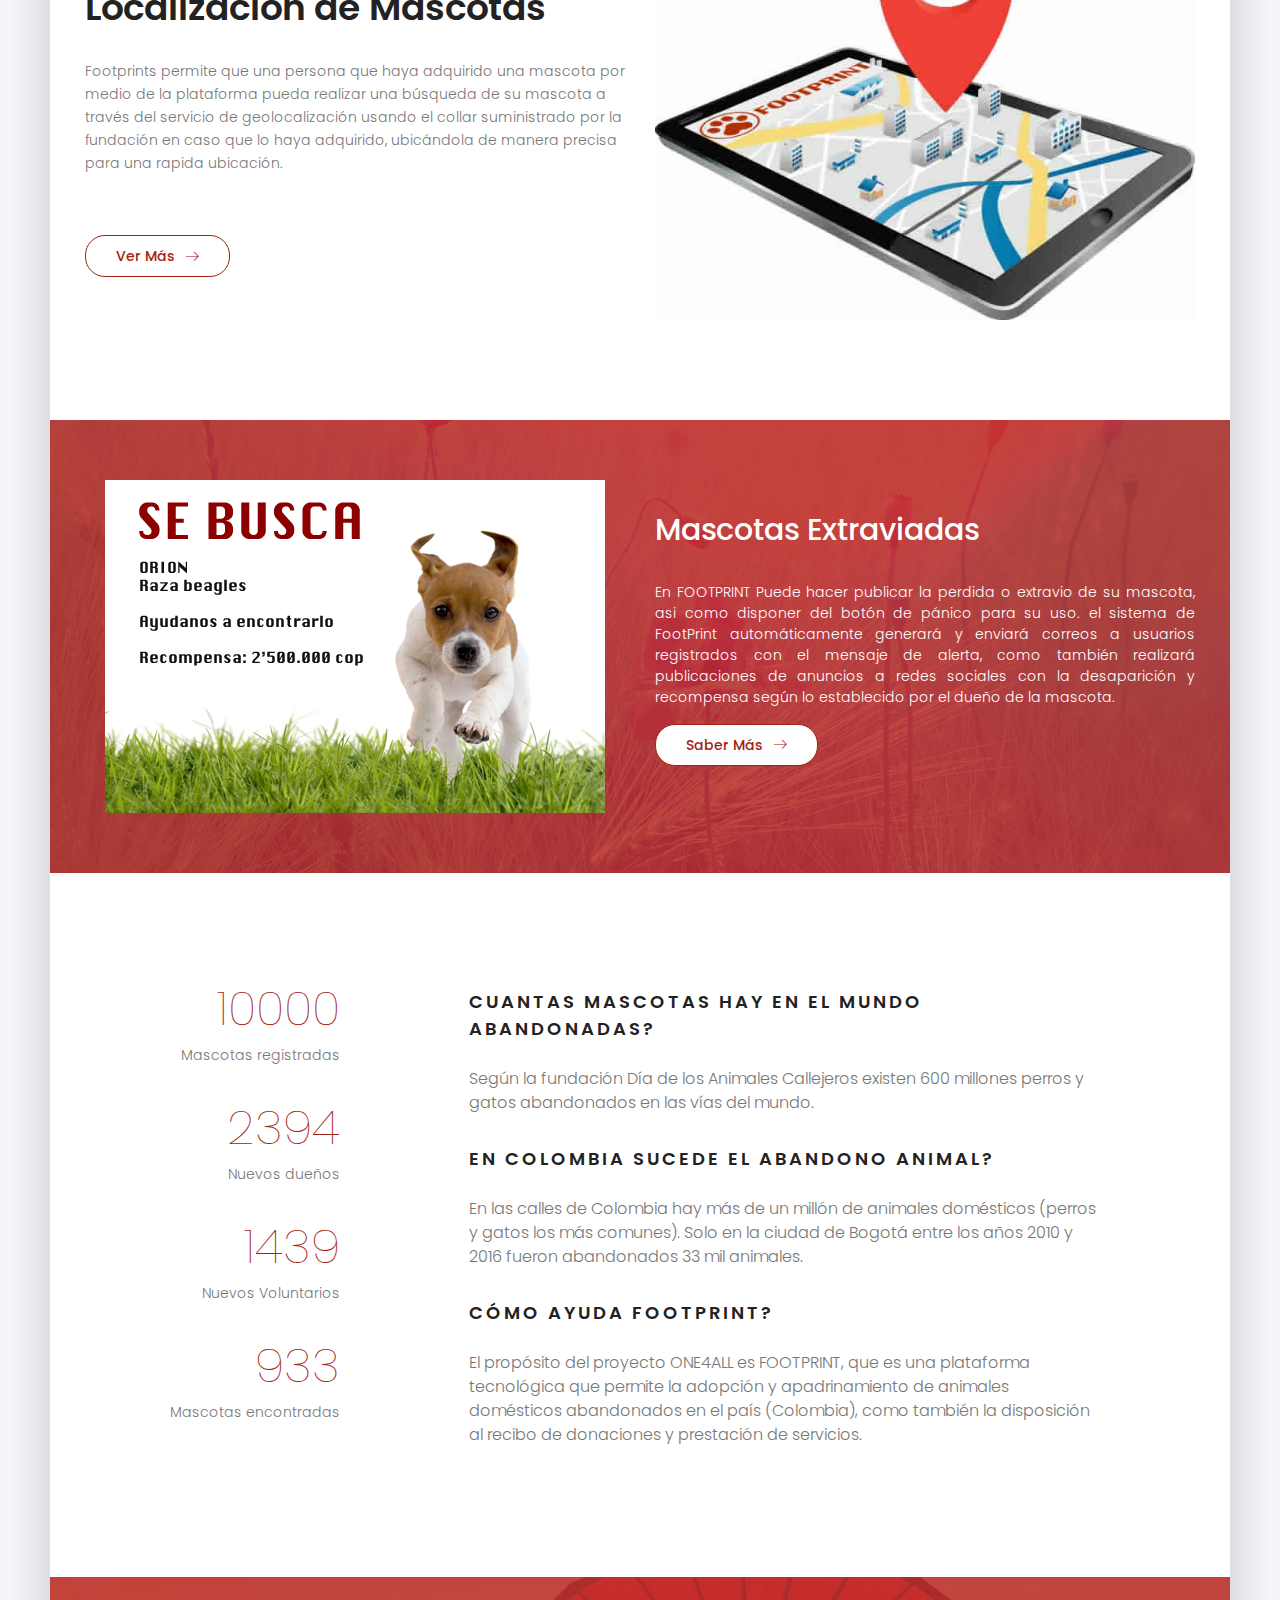
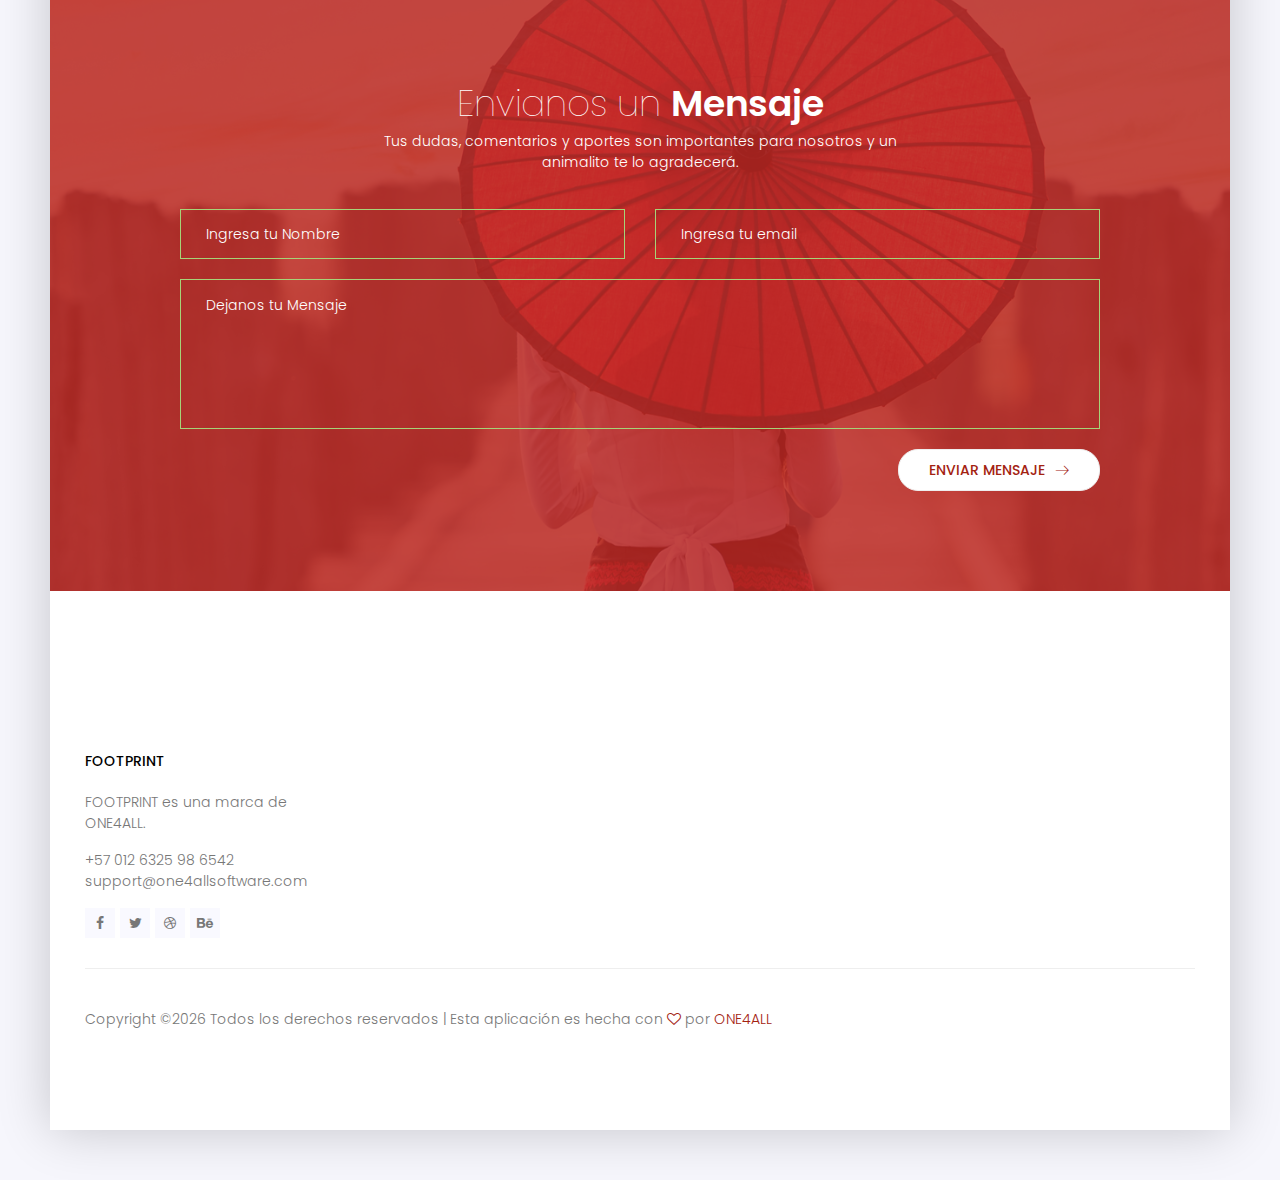
==== commit 83267ca7: "finish" ====
--- a/index.html
+++ b/index.html
@@ -43,7 +43,7 @@
 								<a href="index.html">Inicio</a>
 								<a href="generic.html">Qué es FootPrint</a>
 								<a href="generic.html">Cómo funciona FootPrint</a>
-								<a href="elements.html">Cómo llego a ser Voluntario</a>
+								<a href="#voluntad">Cómo llego a ser Voluntario</a>
 							</nav>
 							<div class="menu-bar"><span class="lnr lnr-menu"></span></div>
 						</div>
@@ -72,15 +72,23 @@
 		</section>
 		<!-- End Banner Area -->
 		<!-- Start Video Area -->
-		<section class="video-area pt-40 pb-40">
-			<div class="overlay overlay-bg"></div>
-			<div class="container">
-				<div class="video-content">
-					<a href="http://www.youtube.com/watch?v=0O2aH4XLbto" class="play-btn"><img src="img/play-btn.png" alt=""></a>
-					<div class="video-desc">
-						<h3 class="h2 text-white text-uppercase">Servicio de Adopción y Apadrinamiento</h3>
-						<h4 class="text-white">En FOOTPRINT podras darle hogar a un animalito abandonado</h4>
-					</div>
+		<section class="video-area pt-100 pb-100">
+		<div class="overlay overlay-bg"></div>
+			<div class="container">
+				<div class="row align-items-center">
+					<div class="col-lg-6">
+						<img class="img-fluid d-flex mx-auto" src="img/adoptar.jpg" max-width="400px" alt="">
+					</div>
+					<div class="col-lg-6">
+						<div class="video-content text-justify ">
+							<h2 class="text-white text-justify">Servicio de Adopción</h2>
+							<p class=" text-white text-justify mt-30">En FOOTPRINT podras darle hogar a un animalito abandonado <br> <br>
+							Si el usuario está interesado en adoptar, este debe escoger en la plataforma la mascota que desea adoptar, diligenciar un formulario el cual será analizado y pre-aprobado por la plataforma tecnológica, basado en las políticas de adopción definidas para las fundaciones.
+							</p>
+							<a href="#" class="genric-btn primary-border circle arrow">Saber Más<span class="lnr lnr-arrow-right"></span></a>
+						</div>
+					</div>
+					
 				</div>
 			</div>
 		</section>
@@ -91,105 +99,78 @@
 				<div class="row align-items-center">
 					<div class="col-lg-6">
 						<div class="story-content">
-							<h2>Brief Information <br>
-							About <span>CellOn</span></h2>
-							<p class="mt-30">Few would argue that, despite the advancements of feminism over the past three decades, women still face a double standard when it comes to their behavior. While men’s borderline-inappropriate behavior is often laughed off as “boys will be boys,” women face higher conduct standards – especially in the workplace. <br> <br>
-							While men’s borderline-inappropriate behavior is often laughed off as “boys will be boys,”
-							</p>
-							<a href="#" class="genric-btn primary-border circle arrow">View More<span class="lnr lnr-arrow-right"></span></a>
-						</div>
-					</div>
-					<div class="col-lg-6">
-						<img class="img-fluid d-flex mx-auto" src="img/about.png" alt="">
+							<h2>Servicio de<br>
+							<span>Apadrinamiento</span></h2>
+							<p class="mt-30">Para aquellos usuario que desean apadrinar una mascota, puede seleccionarla en el listado y realizar su contribución, la plataforma contará con diferentes modalidades: mensual, trimestral, semestral, anual y también se contempla una contribución por única vez. la plataforma está diseñada para recibir un contribución mínima de $100.000 pesos en cualquiera de sus modalidades.<br> <br>
+Para aquellas contribuciones que son periódicas la plataforma contará con un sistema de partidas abiertas, la cual generará correos electrónicos y/o mensajes de texto que envíe alertas a los usuarios con los pagos pendientes por realizar.
+							</p>
+							<a href="#" class="genric-btn primary-border circle arrow">Ver Más<span class="lnr lnr-arrow-right"></span></a>
+						</div>
+					</div>
+					<div class="col-lg-6">
+						<img class="img-fluid d-flex mx-auto" src="img/apadrinar_info.jpg" max-width="400px" alt="">
 					</div>
 				</div>
 			</div>
 		</section>
 		<!-- End Team Force Area -->
 		<!-- Start Feature Area -->
-		<section class="feature-area pt-100 pb-100  relative">
-			<div class="overlay overlay-bg"></div>
-			<div class="container">
-				<div class="row">
-					<div class="col-lg-4 col-sm-6 d-flex align-items-stretch">
-						<div class="single-feature">
-							<div class="icon">
-								<span class="lnr lnr-laptop-phone"></span>
-							</div>
-							<div class="desc">
-								<h2 class="text-uppercase">3 Simple Ways To Save <br> A Bunch Of Money</h2>
-								<p>
-									Computer users and programmers have become so accustomed to using Windows, even for the changing
-								</p>
-							</div>
-						</div>
-					</div>
-					<div class="col-lg-4 col-sm-6 d-flex align-items-stretch">
-						<div class="single-feature">
-							<div class="icon">
-								<span class="lnr lnr-graduation-hat"></span>
-							</div>
-							<div class="desc">
-								<h2 class="text-uppercase">Baby Monitor <br>Learning Technology</h2>
-								<p>
-									While most people enjoy casino gambling, sports betting, lottery and bingo playing for the fun and excitemen
-								</p>
-							</div>
-						</div>
-					</div>
-					<div class="col-lg-4 col-sm-6 d-flex align-items-stretch">
-						<div class="single-feature">
-							<div class="icon">
-								<span class="lnr lnr-phone"></span>
-							</div>
-							<div class="desc">
-								<h2 class="text-uppercase">How Does An Lcd
-								<br>Screen Work</h2>
-								<p>
-									It is a good idea to think of your PC as an office. It stores files, programs, pictures. This can be compared to an actual
-								</p>
-							</div>
-						</div>
-					</div>
-					<div class="col-lg-4 col-sm-6 d-flex align-items-stretch">
-						<div class="single-feature">
-							<div class="icon">
-								<span class="lnr lnr-laptop"></span>
-							</div>
-							<div class="desc">
-								<h2 class="text-uppercase">The Skinny On Lcd <br>Monitors</h2>
-								<p>
-									Computers have become ubiquitous in almost every facet of our lives. At work, desk jockeys spend hours in front of their
-								</p>
-							</div>
-						</div>
-					</div>
-					<div class="col-lg-4 col-sm-6 d-flex align-items-stretch">
-						<div class="single-feature">
-							<div class="icon">
-								<span class="lnr lnr-heart"></span>
-							</div>
-							<div class="desc">
-								<h2 class="text-uppercase">For Women Only Your<br>Computer Usage</h2>
-								<p>
-									About 64% of all on-line teens say that do things online that they wouldn’t want their parents to know about.   11% of all
-								</p>
-							</div>
-						</div>
-					</div>
-					<div class="col-lg-4 col-sm-6 d-flex align-items-stretch">
-						<div class="single-feature">
-							<div class="icon">
-								<span class="lnr lnr-screen"></span>
-							</div>
-							<div class="desc">
-								<h2 class="text-uppercase">5 Reasons To Purchase<br> Desktop Computers</h2>
-								<p>
-									So you have your new digital camera and clicking away to glory anything and everything in sight. Now you want to print
-								</p>
-							</div>
-						</div>
-					</div>
+		<section id="voluntad" class="video-area pt-100 pb-100">
+		<div class="overlay overlay-bg"></div>
+			<div class="container">
+				<div class="row align-items-center">
+					<div class="col-lg-6">
+						<img class="img-fluid d-flex mx-auto" src="img/voluntario.png" max-width="400px" alt="">
+					</div>
+					<div class="col-lg-6">
+						<div class="video-content text-justify ">
+							<h2 class="text-white text-justify">Voluntario Independiente</h2>
+							<p class=" text-white text-justify mt-30">En FOOTPRINT Puedes llegar a ser un Voluntario Independiente en donde podras recibir subsidios e incentivos por apoyar la causa de adopcion y apadrinamiento haciaendo que las demas personas nuevas aprticipen activamente en dichas actividades. <br> <br>Contaras con un sistema de registro completo en donde podras diligenciar tus datos personales.
+							</p>
+							<a href="#" class="genric-btn primary-border circle arrow">Saber Más<span class="lnr lnr-arrow-right"></span></a>
+						</div>
+					</div>
+					
+				</div>
+			</div>
+		</section>
+		<!-- Start about Area -->
+		<section class="about-area pt-100 pb-100">
+			<div class="container">
+				<div class="row align-items-center">
+					<div class="col-lg-6">
+						<div class="story-content">
+							<h2>Servicio de<br>
+							<span>Localización de Mascotas</span></h2>
+							<p class="mt-30">Footprints permite que una persona que haya adquirido una mascota por medio de la plataforma pueda realizar una búsqueda de su mascota a través del servicio de geolocalización usando el collar suministrado por la fundación en caso que lo haya adquirido, ubicándola de manera precisa para una rapida ubicación.
+							</p>
+							<a href="#" class="genric-btn primary-border circle arrow">Ver Más<span class="lnr lnr-arrow-right"></span></a>
+						</div>
+					</div>
+					<div class="col-lg-6">
+						<img class="img-fluid d-flex mx-auto" src="img/localizar-tu-negocio.jpg" max-width="400px" alt="">
+					</div>
+				</div>
+			</div>
+		</section>
+		<!-- End Team Force Area -->
+		<!-- Start Feature Area -->
+		<section class="video-area pt-100 pb-100">
+		<div class="overlay overlay-bg"></div>
+			<div class="container">
+				<div class="row align-items-center">
+					<div class="col-lg-6">
+						<img class="img-fluid d-flex mx-auto" src="img/wanted.png" max-width="400px" alt="">
+					</div>
+					<div class="col-lg-6">
+						<div class="video-content text-justify ">
+							<h2 class="text-white text-justify">Mascotas Extraviadas</h2>
+							<p class=" text-white text-justify mt-30">En FOOTPRINT Puede hacer publicar la perdida o extravio de su mascota, asi como disponer del botón de pánico para su uso. el sistema de FootPrint automáticamente generará y enviará correos a usuarios registrados con el mensaje de alerta, como también realizará publicaciones de anuncios a redes sociales con la desaparición y recompensa según lo establecido por el dueño de la mascota.
+							</p>
+							<a href="#" class="genric-btn primary-border circle arrow">Saber Más<span class="lnr lnr-arrow-right"></span></a>
+						</div>
+					</div>
+					
 				</div>
 			</div>
 		</section>
@@ -200,45 +181,45 @@
 				<div class="row">
 					<div class="counter-left col-lg-3 col-md-3">
 						<div class="single-facts">
-							<h2 class="counter">5962</h2>
-							<p>Projects Completed</p>
+							<h2 class="counter">10000</h2>
+							<p>Mascotas registradas</p>
 						</div>
 						<div class="single-facts">
 							<h2 class="counter">2394</h2>
-							<p>New Projects</p>
+							<p>Nuevos dueños</p>
 						</div>
 						<div class="single-facts">
 							<h2 class="counter">1439</h2>
-							<p>Tickets Submitted</p>
+							<p>Nuevos Voluntarios</p>
 						</div>
 						<div class="single-facts">
 							<h2 class="counter">933</h2>
-							<p>Cup of Coffee</p>
+							<p>Mascotas encontradas</p>
 						</div>
 					</div>
 					<div class="faq-content col-lg-9 col-md-9">
 						<div class="single-faq">
 							<h2 class="text-uppercase">
-								Are your Templates responsive?
+								Cuantas mascotas hay en el mundo abandonadas?
 							</h2>
 							<p>
-								“Few would argue that, despite the advancements of feminism over the past three decades, women still face a double standard when it comes to their behavior. While men’s borderline-inappropriate behavior.
+								Según la fundación Día de los Animales Callejeros existen 600 millones perros y gatos abandonados en las vías del mundo.
 							</p>
 						</div>
 						<div class="single-faq">
 							<h2 class="text-uppercase">
-								Does it have all the plugin as mentioned?
+							En Colombia sucede el abandono animal?
 							</h2>
 							<p>
-								“Few would argue that, despite the advancements of feminism over the past three decades, women still face a double standard when it comes to their behavior. While men’s borderline-inappropriate behavior.
+								En las calles de Colombia hay más de un millón de animales domésticos (perros y gatos los más comunes). Solo en la ciudad de Bogotá entre los años 2010 y 2016  fueron abandonados 33 mil animales.
 							</p>
 						</div>
 						<div class="single-faq">
 							<h2 class="text-uppercase">
-								Can i use the these theme for my client?
+								Cómo ayuda FOOTPRINT?
 							</h2>
 							<p>
-								“Few would argue that, despite the advancements of feminism over the past three decades, women still face a double standard when it comes to their behavior. While men’s borderline-inappropriate behavior.
+								El propósito del proyecto ONE4ALL es FOOTPRINT, que es una plataforma tecnológica que permite la adopción y apadrinamiento de animales domésticos abandonados en el país (Colombia), como también la disposición al recibo de donaciones y prestación de servicios.
 							</p>
 						</div>
 					</div>
@@ -252,25 +233,25 @@
 			<div class="container">
 				<div class="row justify-content-center text-center">
 					<div class="single-contact col-lg-6 col-md-8">
-						<h2 class="text-white">Send Us <span>Message</span></h2>
+						<h2 class="text-white">Envianos un <span>Mensaje</span></h2>
 						<p class="text-white">
-							Most people who work in an office environment, buy computer products.
+							Tus dudas, comentarios y aportes son importantes para nosotros y un animalito te lo agradecerá.
 						</p>
 					</div>
 				</div>
 				<form id="myForm" action="mail.php" method="post" class="contact-form">
 					<div class="row justify-content-center">
 						<div class="col-lg-5">
-							<input name="fname" placeholder="Enter your name" onfocus="this.placeholder = ''" onblur="this.placeholder = 'Enter your name'" class="common-input mt-20" required="" type="text">
+							<input name="fname" placeholder="Ingresa tu Nombre" onfocus="this.placeholder = ''" onblur="this.placeholder = 'Ingresa tu Nombre'" class="common-input mt-20" required="" type="text">
 						</div>
 						<div class="col-lg-5">
-							<input name="email" placeholder="Enter email address" pattern="[A-Za-z0-9._%+-]+@[A-Za-z0-9.-]+\.[A-Za-z]{1,63}$" onfocus="this.placeholder = ''" onblur="this.placeholder = 'Enter email address'" class="common-input mt-20" required="" type="email">
+							<input name="email" placeholder="Ingresa tu email" pattern="[A-Za-z0-9._%+-]+@[A-Za-z0-9.-]+\.[A-Za-z]{1,63}$" onfocus="this.placeholder = ''" onblur="this.placeholder = 'Ingresa tu email'" class="common-input mt-20" required="" type="email">
 						</div>
 						<div class="col-lg-10">
-							<textarea class="common-textarea mt-20" name="message" placeholder="Messege" onfocus="this.placeholder = ''" onblur="this.placeholder = 'Messege'" required=""></textarea>
+							<textarea class="common-textarea mt-20" name="message" placeholder="Dejanos tu Mensaje" onfocus="this.placeholder = ''" onblur="this.placeholder = 'Mensaje'" required=""></textarea>
 					</div>
 					<div class="col-lg-10 d-flex justify-content-end">
-						<button class="primary-btn white-bg d-inline-flex align-items-center mt-20"><span class="mr-10">Send Message</span><span class="lnr lnr-arrow-right"></span></button> <br>
+						<button class="primary-btn white-bg d-inline-flex align-items-center mt-20"><span class="mr-10">Enviar Mensaje</span><span class="lnr lnr-arrow-right"></span></button> <br>
 					</div>
 					<div class="alert-msg"></div>
 					</div>
@@ -282,48 +263,17 @@
 		<footer class="section-gap">
 			<div class="container">
 				<div class="row pt-60">
-					<div class="col-lg-3 col-sm-6">
-						<div class="single-footer-widget">
-							<h6 class="text-uppercase mb-20">Top Product</h6>
-							<ul class="footer-nav">
-								<li><a href="#">Managed Website</a></li>
-								<li><a href="#">Manage Reputation</a></li>
-								<li><a href="#">Power Tools</a></li>
-								<li><a href="#">Marketing Service</a></li>
-							</ul>
-						</div>
-					</div>
-					<div class="col-lg-3 col-sm-6">
-						<div class="single-footer-widget">
-							<h6 class="text-uppercase mb-20">Navigation</h6>
-							<ul class="footer-nav">
-								<li><a href="#">Home</a></li>
-								<li><a href="#">Main Features</a></li>
-								<li><a href="#">Offered Services</a></li>
-								<li><a href="#">Latest Portfolio</a></li>
-							</ul>
-						</div>
-					</div>
-					<div class="col-lg-3 col-sm-6">
-						<div class="single-footer-widget">
-							<h6 class="text-uppercase mb-20">Compare</h6>
-							<ul class="footer-nav">
-								<li><a href="#">Works & Builders</a></li>
-								<li><a href="#">Works & Wordpress</a></li>
-								<li><a href="#">Works & Templates</a></li>
-							</ul>
-						</div>
-					</div>
+					
 
 					<div class="col-lg-3 col-sm-6">
 						<div class="single-footer-widget">
-							<h6 class="text-uppercase mb-20">Quick About</h6>
-							<p>
-								Lorem ipsum dolor sit amet, consecteturadipisicin gelit, sed do eiusmod tempor incididunt.
-							</p>
-							<p>
-								+00 012 6325 98 6542 <br>
-								support@colorlib.com
+							<h6 class="text-uppercase mb-20">FOOTPRINT</h6>
+							<p>
+								FOOTPRINT es una marca de ONE4ALL.
+							</p>
+							<p>
+								+57 012 6325 98 6542 <br>
+								support@one4allsoftware.com
 							</p>
 							<div class="footer-social d-flex align-items-center">
 								<a href="#"><i class="fa fa-facebook"></i></a>
@@ -336,7 +286,7 @@
 				</div>
 				<div class="footer-bottom d-flex justify-content-between align-items-center flex-wrap">
 					<!-- Link back to Colorlib can't be removed. Template is licensed under CC BY 3.0. -->
-					<p class="footer-text m-0">Copyright &copy;<script>document.write(new Date().getFullYear());</script> All rights reserved | This template is made with <i class="fa fa-heart-o" aria-hidden="true"></i> by <a href="https://colorlib.com" target="_blank">Colorlib</a></p>
+					<p class="footer-text m-0">Copyright &copy;<script>document.write(new Date().getFullYear());</script> Todos los derechos reservados | Esta aplicación es hecha con <i class="fa fa-heart-o" aria-hidden="true"></i> por <a href="#" target="_blank">ONE4ALL</a></p>
 					<!-- Link back to Colorlib can't be removed. Template is licensed under CC BY 3.0. -->
 				</div>
 			</div>
--- a/css/main.css
+++ b/css/main.css
@@ -1 +1 @@
-::-moz-selection{background-color:#a32211;color:#fff}::selection{background-color:#a32211;color:#fff}::-webkit-input-placeholder{color:#000;font-weight:300}:-moz-placeholder{color:#000;opacity:1;font-weight:300}::-moz-placeholder{color:#000;opacity:1;font-weight:300}:-ms-input-placeholder{color:#000;font-weight:300}::-ms-input-placeholder{color:#000;font-weight:300}body{color:#777;font-family:"Poppins",sans-serif;font-size:14px;font-weight:300;line-height:1.5em;position:relative}ol,ul{margin:0;padding:0;list-style:none}select{display:block}figure{margin:0}a{-webkit-transition:all 0.3s ease 0s;-moz-transition:all 0.3s ease 0s;-o-transition:all 0.3s ease 0s;transition:all 0.3s ease 0s}iframe{border:0}a,a:focus,a:hover{text-decoration:none;outline:0;color:#777}.btn.active.focus,.btn.active:focus,.btn.focus,.btn.focus:active,.btn:active:focus,.btn:focus{text-decoration:none;outline:0}.card-panel{margin:0;padding:60px}.btn i,.btn-large i,.btn-floating i,.btn-large i,.btn-flat i{font-size:1em;line-height:inherit}.gray-bg{background:#f9f9ff}h1,h2,h3,h4,h5,h6{font-family:"Poppins",sans-serif;color:#222;line-height:1.5em;margin-bottom:0;margin-top:0;font-weight:500}.h1,.h2,.h3,.h4,.h5,.h6{margin-bottom:0;margin-top:0;font-family:"Poppins",sans-serif;font-weight:600;color:#222}h1,.h1{font-size:36px}h2,.h2{font-size:30px}h3,.h3{font-size:24px}h4,.h4{font-size:18px}h5,.h5{font-size:16px}h6,.h6{font-size:14px;color:#222}td,th{border-radius:0px}.clear::before,.clear::after{content:" ";display:table}.clear::after{clear:both}.fz-11{font-size:11px}.fz-12{font-size:12px}.fz-13{font-size:13px}.fz-14{font-size:14px}.fz-15{font-size:15px}.fz-16{font-size:16px}.fz-18{font-size:18px}.fz-30{font-size:30px}.fz-48{font-size:48px !important}.fw100{font-weight:100}.fw300{font-weight:300}.fw400{font-weight:400 !important}.fw500{font-weight:500}.f700{font-weight:700}.fsi{font-style:italic}.mt-10{margin-top:10px}.mt-15{margin-top:15px}.mt-20{margin-top:20px}.mt-25{margin-top:25px}.mt-30{margin-top:30px}.mt-35{margin-top:35px}.mt-40{margin-top:40px}.mt-50{margin-top:50px}.mt-60{margin-top:60px}.mt-70{margin-top:70px}.mt-80{margin-top:80px}.mt-100{margin-top:100px}.mt-120{margin-top:120px}.mt-150{margin-top:150px}.ml-0{margin-left:0 !important}.ml-5{margin-left:5px !important}.ml-10{margin-left:10px}.ml-15{margin-left:15px}.ml-20{margin-left:20px}.ml-30{margin-left:30px}.ml-50{margin-left:50px}.mr-0{margin-right:0 !important}.mr-5{margin-right:5px !important}.mr-15{margin-right:15px}.mr-10{margin-right:10px}.mr-20{margin-right:20px}.mr-30{margin-right:30px}.mr-50{margin-right:50px}.mb-0{margin-bottom:0px}.mb-0-i{margin-bottom:0px !important}.mb-5{margin-bottom:5px}.mb-10{margin-bottom:10px}.mb-15{margin-bottom:15px}.mb-20{margin-bottom:20px}.mb-25{margin-bottom:25px}.mb-30{margin-bottom:30px}.mb-40{margin-bottom:40px}.mb-50{margin-bottom:50px}.mb-60{margin-bottom:60px}.mb-70{margin-bottom:70px}.mb-80{margin-bottom:80px}.mb-90{margin-bottom:90px}.mb-100{margin-bottom:100px}.pt-0{padding-top:0px}.pt-10{padding-top:10px}.pt-15{padding-top:15px}.pt-20{padding-top:20px}.pt-25{padding-top:25px}.pt-30{padding-top:30px}.pt-40{padding-top:40px}.pt-50{padding-top:50px}.pt-60{padding-top:60px}.pt-70{padding-top:70px}.pt-80{padding-top:80px}.pt-90{padding-top:90px}.pt-100{padding-top:100px}.pt-150{padding-top:150px}.pb-0{padding-bottom:0px}.pb-10{padding-bottom:10px}.pb-15{padding-bottom:15px}.pb-20{padding-bottom:20px}.pb-25{padding-bottom:25px}.pb-30{padding-bottom:30px}.pb-40{padding-bottom:40px}.pb-50{padding-bottom:50px}.pb-60{padding-bottom:60px}.pb-70{padding-bottom:70px}.pb-80{padding-bottom:80px}.pb-90{padding-bottom:90px}.pb-100{padding-bottom:100px}.pb-150{padding-bottom:150px}.pr-30{padding-right:30px}.pl-30{padding-left:30px}.p-40{padding:40px}.float-left{float:left}.float-right{float:right}.text-italic{font-style:italic}.text-white{color:#fff}.transition{-webkit-transition:all 0.3s ease 0s;-moz-transition:all 0.3s ease 0s;-o-transition:all 0.3s ease 0s;transition:all 0.3s ease 0s}.section-full{padding:100px 0}.section-half{padding:75px 0}.flex{display:-webkit-box;display:-webkit-flex;display:-moz-flex;display:-ms-flexbox;display:flex}.inline-flex{display:-webkit-inline-box;display:-webkit-inline-flex;display:-moz-inline-flex;display:-ms-inline-flexbox;display:inline-flex}.flex-grow{-webkit-box-flex:1;-webkit-flex-grow:1;-moz-flex-grow:1;-ms-flex-positive:1;flex-grow:1}.flex-wrap{-webkit-flex-wrap:wrap;-moz-flex-wrap:wrap;-ms-flex-wrap:wrap;flex-wrap:wrap}.flex-left{-webkit-box-pack:start;-ms-flex-pack:start;-webkit-justify-content:flex-start;-moz-justify-content:flex-start;justify-content:flex-start}.flex-middle{-webkit-box-align:center;-ms-flex-align:center;-webkit-align-items:center;-moz-align-items:center;align-items:center}.flex-right{-webkit-box-pack:end;-ms-flex-pack:end;-webkit-justify-content:flex-end;-moz-justify-content:flex-end;justify-content:flex-end}.flex-top{-webkit-align-self:flex-start;-moz-align-self:flex-start;-ms-flex-item-align:start;align-self:flex-start}.flex-center{-webkit-box-pack:center;-ms-flex-pack:center;-webkit-justify-content:center;-moz-justify-content:center;justify-content:center}.flex-bottom{-webkit-align-self:flex-end;-moz-align-self:flex-end;-ms-flex-item-align:end;align-self:flex-end}.space-between{-webkit-box-pack:justify;-ms-flex-pack:justify;-webkit-justify-content:space-between;-moz-justify-content:space-between;justify-content:space-between}.space-around{-ms-flex-pack:distribute;-webkit-justify-content:space-around;-moz-justify-content:space-around;justify-content:space-around}.flex-column{-webkit-box-direction:normal;-webkit-box-orient:vertical;-webkit-flex-direction:column;-moz-flex-direction:column;-ms-flex-direction:column;flex-direction:column}.flex-cell{display:-webkit-box;display:-webkit-flex;display:-moz-flex;display:-ms-flexbox;display:flex;-webkit-box-flex:1;-webkit-flex-grow:1;-moz-flex-grow:1;-ms-flex-positive:1;flex-grow:1}.display-table{display:table}.light{color:#fff}.dark{color:#000}.relative{position:relative}.overflow-hidden{overflow:hidden}.overlay{position:absolute;left:0;right:0;top:0;bottom:0}.container.fullwidth{width:100%}.container.no-padding{padding-left:0;padding-right:0}.no-padding{padding:0}.section-bg{background:#f9fafc}@media (max-width: 767px){.no-flex-xs{display:block !important}}.row.no-margin{margin-left:0;margin-right:0}.sample-text-area{background:#fff;padding:100px 0 70px 0}.text-heading{margin-bottom:30px;font-size:24px}b,i,sup,sub,u,del{color:#a32211}h1{font-size:36px}h2{font-size:30px}h3{font-size:24px}h4{font-size:18px}h5{font-size:16px}h6{font-size:14px}h1,h2,h3,h4,h5,h6{line-height:1.5em}.typography h1,.typography h2,.typography h3,.typography h4,.typography h5,.typography h6{color:#777}.button-area{background:#fff}.button-area .border-top-generic{padding:70px 15px;border-top:1px dotted #eee}.button-group-area .genric-btn{margin-right:10px;margin-top:10px}.button-group-area .genric-btn:last-child{margin-right:0}.genric-btn{display:inline-block;outline:none;line-height:40px;padding:0 30px;font-size:1em;text-align:center;text-decoration:none;font-weight:500;cursor:pointer;-webkit-transition:all 0.3s ease 0s;-moz-transition:all 0.3s ease 0s;-o-transition:all 0.3s ease 0s;transition:all 0.3s ease 0s}.genric-btn:focus{outline:none}.genric-btn.e-large{padding:0 40px;line-height:50px}.genric-btn.large{line-height:45px}.genric-btn.medium{line-height:30px}.genric-btn.small{line-height:25px}.genric-btn.radius{border-radius:3px}.genric-btn.circle{border-radius:20px}.genric-btn.arrow{display:-webkit-inline-box;display:-ms-inline-flexbox;display:inline-flex;-webkit-box-align:center;-ms-flex-align:center;align-items:center}.genric-btn.arrow span{margin-left:10px}.genric-btn.default{color:#222;background:#f9f9ff;border:1px solid transparent}.genric-btn.default:hover{border:1px solid #f9f9ff;background:#fff}.genric-btn.default-border{border:1px solid #f9f9ff;background:#fff}.genric-btn.default-border:hover{color:#222;background:#f9f9ff;border:1px solid transparent}.genric-btn.primary{color:#fff;background:#a32211;border:1px solid transparent}.genric-btn.primary:hover{color:#a32211;border:1px solid #a32211;background:#fff}.genric-btn.primary-border{color:#a32211;border:1px solid #a32211;background:#fff}.genric-btn.primary-border:hover{color:#fff;background:#a32211;border:1px solid transparent}.genric-btn.success{color:#fff;background:#4cd3e3;border:1px solid transparent}.genric-btn.success:hover{color:#4cd3e3;border:1px solid #4cd3e3;background:#fff}.genric-btn.success-border{color:#4cd3e3;border:1px solid #4cd3e3;background:#fff}.genric-btn.success-border:hover{color:#fff;background:#4cd3e3;border:1px solid transparent}.genric-btn.info{color:#fff;background:#38a4ff;border:1px solid transparent}.genric-btn.info:hover{color:#38a4ff;border:1px solid #38a4ff;background:#fff}.genric-btn.info-border{color:#38a4ff;border:1px solid #38a4ff;background:#fff}.genric-btn.info-border:hover{color:#fff;background:#38a4ff;border:1px solid transparent}.genric-btn.warning{color:#fff;background:#f4e700;border:1px solid transparent}.genric-btn.warning:hover{color:#f4e700;border:1px solid #f4e700;background:#fff}.genric-btn.warning-border{color:#f4e700;border:1px solid #f4e700;background:#fff}.genric-btn.warning-border:hover{color:#fff;background:#f4e700;border:1px solid transparent}.genric-btn.danger{color:#fff;background:#f44a40;border:1px solid transparent}.genric-btn.danger:hover{color:#f44a40;border:1px solid #f44a40;background:#fff}.genric-btn.danger-border{color:#f44a40;border:1px solid #f44a40;background:#fff}.genric-btn.danger-border:hover{color:#fff;background:#f44a40;border:1px solid transparent}.genric-btn.link{color:#222;background:#f9f9ff;text-decoration:underline;border:1px solid transparent}.genric-btn.link:hover{color:#222;border:1px solid #f9f9ff;background:#fff}.genric-btn.link-border{color:#222;border:1px solid #f9f9ff;background:#fff;text-decoration:underline}.genric-btn.link-border:hover{color:#222;background:#f9f9ff;border:1px solid transparent}.genric-btn.disable{color:#222,0.3;background:#f9f9ff;border:1px solid transparent;cursor:not-allowed}.generic-blockquote{padding:30px 50px 30px 30px;background:#f9f9ff;border-left:2px solid #a32211}.progress-table-wrap{overflow-x:scroll}.progress-table{background:#f9f9ff;padding:15px 0px 30px 0px;min-width:800px}.progress-table .serial{width:11.83%;padding-left:30px}.progress-table .country{width:28.07%}.progress-table .visit{width:19.74%}.progress-table .percentage{width:40.36%;padding-right:50px}.progress-table .table-head{display:flex}.progress-table .table-head .serial,.progress-table .table-head .country,.progress-table .table-head .visit,.progress-table .table-head .percentage{color:#222;line-height:40px;text-transform:uppercase;font-weight:500}.progress-table .table-row{padding:15px 0;border-top:1px solid #edf3fd;display:flex}.progress-table .table-row .serial,.progress-table .table-row .country,.progress-table .table-row .visit,.progress-table .table-row .percentage{display:flex;align-items:center}.progress-table .table-row .country img{margin-right:15px}.progress-table .table-row .percentage .progress{width:80%;border-radius:0px;background:transparent}.progress-table .table-row .percentage .progress .progress-bar{height:5px;line-height:5px}.progress-table .table-row .percentage .progress .progress-bar.color-1{background-color:#6382e6}.progress-table .table-row .percentage .progress .progress-bar.color-2{background-color:#e66686}.progress-table .table-row .percentage .progress .progress-bar.color-3{background-color:#f09359}.progress-table .table-row .percentage .progress .progress-bar.color-4{background-color:#73fbaf}.progress-table .table-row .percentage .progress .progress-bar.color-5{background-color:#73fbaf}.progress-table .table-row .percentage .progress .progress-bar.color-6{background-color:#6382e6}.progress-table .table-row .percentage .progress .progress-bar.color-7{background-color:#a367e7}.progress-table .table-row .percentage .progress .progress-bar.color-8{background-color:#e66686}.single-gallery-image{margin-top:30px;background-repeat:no-repeat !important;background-position:center center !important;background-size:cover !important;height:200px}.list-style{width:14px;height:14px}.unordered-list li{position:relative;padding-left:30px;line-height:1.82em !important}.unordered-list li:before{content:"";position:absolute;width:14px;height:14px;border:3px solid #a32211;background:#fff;top:4px;left:0;border-radius:50%}.ordered-list{margin-left:30px}.ordered-list li{list-style-type:decimal-leading-zero;color:#a32211;font-weight:500;line-height:1.82em !important}.ordered-list li span{font-weight:300;color:#777}.ordered-list-alpha li{margin-left:30px;list-style-type:lower-alpha;color:#a32211;font-weight:500;line-height:1.82em !important}.ordered-list-alpha li span{font-weight:300;color:#777}.ordered-list-roman li{margin-left:30px;list-style-type:lower-roman;color:#a32211;font-weight:500;line-height:1.82em !important}.ordered-list-roman li span{font-weight:300;color:#777}.single-input{display:block;width:100%;line-height:40px;border:none;outline:none;background:#f9f9ff;padding:0 20px}.single-input:focus{outline:none}.input-group-icon{position:relative}.input-group-icon .icon{position:absolute;left:20px;top:0;line-height:40px;z-index:3}.input-group-icon .icon i{color:#797979}.input-group-icon .single-input{padding-left:45px}.single-textarea{display:block;color:#000;width:100%;line-height:40px;border:none;outline:none;background:#f9f9ff;padding:0 20px;height:100px;resize:none}.single-textarea:focus{outline:none}.single-input-primary{display:block;width:100%;line-height:40px;border:1px solid transparent;outline:none;background:#f9f9ff;padding:0 20px}.single-input-primary:focus{outline:none;border:1px solid #a32211}.single-input-accent{display:block;width:100%;line-height:40px;border:1px solid transparent;outline:none;background:#f9f9ff;padding:0 20px}.single-input-accent:focus{outline:none;border:1px solid #eb6b55}.single-input-secondary{display:block;width:100%;line-height:40px;border:1px solid transparent;outline:none;background:#f9f9ff;padding:0 20px}.single-input-secondary:focus{outline:none;border:1px solid #f09359}.default-switch{width:35px;height:17px;border-radius:8.5px;background:#f9f9ff;position:relative;cursor:pointer}.default-switch input{position:absolute;left:0;top:0;right:0;bottom:0;width:100%;height:100%;opacity:0;cursor:pointer}.default-switch input+label{position:absolute;top:1px;left:1px;width:15px;height:15px;border-radius:50%;background:#a32211;-webkit-transition:all 0.2s;-moz-transition:all 0.2s;-o-transition:all 0.2s;transition:all 0.2s;box-shadow:0px 4px 5px 0px rgba(0,0,0,0.2);cursor:pointer}.default-switch input:checked+label{left:19px}.primary-switch{width:35px;height:17px;border-radius:8.5px;background:#f9f9ff;position:relative;cursor:pointer}.primary-switch input{position:absolute;left:0;top:0;right:0;bottom:0;width:100%;height:100%;opacity:0}.primary-switch input+label{position:absolute;left:0;top:0;right:0;bottom:0;width:100%;height:100%}.primary-switch input+label:before{content:"";position:absolute;left:0;top:0;right:0;bottom:0;width:100%;height:100%;background:transparent;border-radius:8.5px;cursor:pointer;-webkit-transition:all 0.2s;-moz-transition:all 0.2s;-o-transition:all 0.2s;transition:all 0.2s}.primary-switch input+label:after{content:"";position:absolute;top:1px;left:1px;width:15px;height:15px;border-radius:50%;background:#fff;-webkit-transition:all 0.2s;-moz-transition:all 0.2s;-o-transition:all 0.2s;transition:all 0.2s;box-shadow:0px 4px 5px 0px rgba(0,0,0,0.2);cursor:pointer}.primary-switch input:checked+label:after{left:19px}.primary-switch input:checked+label:before{background:#a32211}.confirm-switch{width:35px;height:17px;border-radius:8.5px;background:#f9f9ff;position:relative;cursor:pointer}.confirm-switch input{position:absolute;left:0;top:0;right:0;bottom:0;width:100%;height:100%;opacity:0}.confirm-switch input+label{position:absolute;left:0;top:0;right:0;bottom:0;width:100%;height:100%}.confirm-switch input+label:before{content:"";position:absolute;left:0;top:0;right:0;bottom:0;width:100%;height:100%;background:transparent;border-radius:8.5px;-webkit-transition:all 0.2s;-moz-transition:all 0.2s;-o-transition:all 0.2s;transition:all 0.2s;cursor:pointer}.confirm-switch input+label:after{content:"";position:absolute;top:1px;left:1px;width:15px;height:15px;border-radius:50%;background:#fff;-webkit-transition:all 0.2s;-moz-transition:all 0.2s;-o-transition:all 0.2s;transition:all 0.2s;box-shadow:0px 4px 5px 0px rgba(0,0,0,0.2);cursor:pointer}.confirm-switch input:checked+label:after{left:19px}.confirm-switch input:checked+label:before{background:#4cd3e3}.primary-checkbox{width:16px;height:16px;border-radius:3px;background:#f9f9ff;position:relative;cursor:pointer}.primary-checkbox input{position:absolute;left:0;top:0;right:0;bottom:0;width:100%;height:100%;opacity:0}.primary-checkbox input+label{position:absolute;left:0;top:0;right:0;bottom:0;width:100%;height:100%;border-radius:3px;cursor:pointer;border:1px solid #f1f1f1}.primary-checkbox input:checked+label{background:url(../img/elements/primary-check.png) no-repeat center center/cover;border:none}.confirm-checkbox{width:16px;height:16px;border-radius:3px;background:#f9f9ff;position:relative;cursor:pointer}.confirm-checkbox input{position:absolute;left:0;top:0;right:0;bottom:0;width:100%;height:100%;opacity:0}.confirm-checkbox input+label{position:absolute;left:0;top:0;right:0;bottom:0;width:100%;height:100%;border-radius:3px;cursor:pointer;border:1px solid #f1f1f1}.confirm-checkbox input:checked+label{background:url(../img/elements/success-check.png) no-repeat center center/cover;border:none}.disabled-checkbox{width:16px;height:16px;border-radius:3px;background:#f9f9ff;position:relative;cursor:pointer}.disabled-checkbox input{position:absolute;left:0;top:0;right:0;bottom:0;width:100%;height:100%;opacity:0}.disabled-checkbox input+label{position:absolute;left:0;top:0;right:0;bottom:0;width:100%;height:100%;border-radius:3px;cursor:pointer;border:1px solid #f1f1f1}.disabled-checkbox input:disabled{cursor:not-allowed;z-index:3}.disabled-checkbox input:checked+label{background:url(../img/elements/disabled-check.png) no-repeat center center/cover;border:none}.primary-radio{width:16px;height:16px;border-radius:8px;background:#f9f9ff;position:relative;cursor:pointer}.primary-radio input{position:absolute;left:0;top:0;right:0;bottom:0;width:100%;height:100%;opacity:0}.primary-radio input+label{position:absolute;left:0;top:0;right:0;bottom:0;width:100%;height:100%;border-radius:8px;cursor:pointer;border:1px solid #f1f1f1}.primary-radio input:checked+label{background:url(../img/elements/primary-radio.png) no-repeat center center/cover;border:none}.confirm-radio{width:16px;height:16px;border-radius:8px;background:#f9f9ff;position:relative;cursor:pointer}.confirm-radio input{position:absolute;left:0;top:0;right:0;bottom:0;width:100%;height:100%;opacity:0}.confirm-radio input+label{position:absolute;left:0;top:0;right:0;bottom:0;width:100%;height:100%;border-radius:8px;cursor:pointer;border:1px solid #f1f1f1}.confirm-radio input:checked+label{background:url(../img/elements/success-radio.png) no-repeat center center/cover;border:none}.disabled-radio{width:16px;height:16px;border-radius:8px;background:#f9f9ff;position:relative;cursor:pointer}.disabled-radio input{position:absolute;left:0;top:0;right:0;bottom:0;width:100%;height:100%;opacity:0}.disabled-radio input+label{position:absolute;left:0;top:0;right:0;bottom:0;width:100%;height:100%;border-radius:8px;cursor:pointer;border:1px solid #f1f1f1}.disabled-radio input:disabled{cursor:not-allowed;z-index:3}.disabled-radio input:checked+label{background:url(../img/elements/disabled-radio.png) no-repeat center center/cover;border:none}.default-select{height:40px}.default-select .nice-select{border:none;border-radius:0px;height:40px;background:#f9f9ff;padding-left:20px;padding-right:40px}.default-select .nice-select .list{margin-top:0;border:none;border-radius:0px;box-shadow:none;width:100%;padding:10px 0 10px 0px}.default-select .nice-select .list .option{font-weight:300;-webkit-transition:all 0.3s ease 0s;-moz-transition:all 0.3s ease 0s;-o-transition:all 0.3s ease 0s;transition:all 0.3s ease 0s;line-height:28px;min-height:28px;font-size:12px;padding-left:20px}.default-select .nice-select .list .option.selected{color:#a32211;background:transparent}.default-select .nice-select .list .option:hover{color:#a32211;background:transparent}.default-select .current{margin-right:50px;font-weight:300}.default-select .nice-select::after{right:20px}.form-select{height:40px;width:100%}.form-select .nice-select{border:none;border-radius:0px;height:40px;background:#f9f9ff;padding-left:45px;padding-right:40px;width:100%}.form-select .nice-select .list{margin-top:0;border:none;border-radius:0px;box-shadow:none;width:100%;padding:10px 0 10px 0px}.form-select .nice-select .list .option{font-weight:300;-webkit-transition:all 0.3s ease 0s;-moz-transition:all 0.3s ease 0s;-o-transition:all 0.3s ease 0s;transition:all 0.3s ease 0s;line-height:28px;min-height:28px;font-size:12px;padding-left:45px}.form-select .nice-select .list .option.selected{color:#a32211;background:transparent}.form-select .nice-select .list .option:hover{color:#a32211;background:transparent}.form-select .current{margin-right:50px;font-weight:300}.form-select .nice-select::after{right:20px}body{position:relative}.default-header{padding:20px;position:absolute;top:0;left:0;width:100%;z-index:9}.menu-bar{cursor:pointer}.menu-bar span{color:#000;font-size:24px}.menu-bar a{color:#a32211}@media (max-width: 767px){.main-menubar a{color:#fff}.main-menubar a:hover{color:#000}}.main-menubar{position:relative}nav{margin-right:70px;-webkit-transition:all 0.3s ease 0s;-moz-transition:all 0.3s ease 0s;-o-transition:all 0.3s ease 0s;transition:all 0.3s ease 0s;transform-origin:100% 50%}@media (max-width: 767px){nav{margin-right:0;position:absolute;right:0;top:47px;text-align:right;padding:20px 0;z-index:5;background:#a32211}}nav.hide{transform:scale(0)}nav a{font-size:12px;font-weight:500;text-transform:uppercase;color:#000;margin:0 25px;display:inline-block}@media (max-width: 767px){nav a{margin:5px 25px}}nav a:hover{color:#a32211}body{background:#f6f6fc}.oz-body-wrap{box-shadow:0px 0px 50px 0px rgba(0,0,0,0.2);margin:50px;position:relative}@media (max-width: 767px){.oz-body-wrap{margin:30px}}@media (max-width: 575px){.oz-body-wrap{margin:10px}}.section-gap{padding:100px 0}.section-title{padding-bottom:30px}.section-title h2{margin-bottom:20px}.section-title p{font-size:16px;margin-bottom:0}@media (max-width: 991px){.section-title p br{display:none}}.primary-btn{line-height:40px;padding:0 30px;border-radius:20px;background:transparent;border:1px solid #fff;color:#222;display:inline-block;font-weight:500;position:relative;-webkit-transition:all 0.3s ease 0s;-moz-transition:all 0.3s ease 0s;-o-transition:all 0.3s ease 0s;transition:all 0.3s ease 0s;cursor:pointer;text-transform:uppercase}.primary-btn:focus{outline:none}.primary-btn span{color:#fff;position:relative;z-index:2}.primary-btn .mr-10{-webkit-transition:all 0.3s ease 0s;-moz-transition:all 0.3s ease 0s;-o-transition:all 0.3s ease 0s;transition:all 0.3s ease 0s}.primary-btn:hover .mr-10{margin-right:20px}.primary-btn.white-bg{background:#fff;border:1px solid #eee;color:#a32211}.primary-btn.white-bg span{color:#a32211;-webkit-transition:all 0.3s ease 0s;-moz-transition:all 0.3s ease 0s;-o-transition:all 0.3s ease 0s;transition:all 0.3s ease 0s}.primary-btn.white-bg:hover{background:#a32211;color:#fff;border:1px solid transparent}.primary-btn.white-bg:hover span{color:#fff}.banner-area{background:#fff}@media (max-width: 767px){.banner-area .fullscreen{height:1000px !important}}@media (max-width: 1199px){.banner-left{margin-top:60px}}.story-content h1{font-size:48px;font-weight:100;line-height:1.2em;margin-bottom:20px;margin-top:20px}@media (max-width: 767px){.story-content h1{font-size:40px}}@media (max-width: 991px){.story-content h1 br{display:none}}.story-content h6{font-weight:400}.story-content p{margin-bottom:60px;font-size:16px}@media (max-width: 991px){.story-content p br{display:none}}.story-content .sp-1{font-weight:600}.story-content .sp-2{color:#a32211;font-weight:600}@media (max-width: 768px){.story-content{text-align:center}}.generic-banner{background:#a32211}.generic-banner .height{height:600px}@media (max-width: 767px){.generic-banner .height{height:400px}}.generic-banner .banner-content h2{line-height:1.2em;margin-bottom:20px}@media (max-width: 991px){.generic-banner .banner-content h2 br{display:none}}.generic-banner .banner-content p{font-size:16px}@media (max-width: 991px){.generic-banner .banner-content p br{display:none}}.video-area{padding:200px 0 60px 0;position:relative;background:url(../img/video-bg.jpg) no-repeat center center/cover}.video-area .overlay-bg{background:rgba(187, 40, 35, 0.85)}.video-area .video-content{text-align:center;position:relative;z-index:2}.video-area .video-content a{display:inline-block;margin-bottom:20px}.video-area .video-content h3{font-weight:600;font-size:18px;margin-bottom:10px;letter-spacing:2px}.video-area .video-content h4{font-weight:300;font-size:14px}.video-area .video-content .video-desc{margin-top:120px;text-align:right;align-self:flex-end}.about-area{position:relative;background:white}.about-area .story-content h2{font-size:36px;line-height:1.25em;font-weight:100}.about-area .story-content h2 span{font-weight:600}.about-area .story-content p{line-height:1.65em;font-size:14px;font-weight:300}@media (max-width: 768px){.story-content{margin-top:40px;margin-bottom:40px}}.feature-area{background:url(../img/video-bg.jpg) no-repeat center center/cover}.feature-area .overlay-bg{background:rgba(187, 40, 35, 0.85)}.feature-area .icon{font-size:100px;color:#fff;background:#f0f8e9;text-align:center;padding:50px;-webkit-transition:all 0.3s ease 0s;-moz-transition:all 0.3s ease 0s;-o-transition:all 0.3s ease 0s;transition:all 0.3s ease 0s}.feature-area .icon:hover{color:#fff;background-color:#a32211}.feature-area .icon:hover .lnr{color:#fff}.feature-area .lnr{color:#a32211}.feature-area .desc{margin-top:30px}.feature-area .desc h2{font-size:18px;font-weight:600;margin-bottom:10px;letter-spacing:2.5px}.feature-area .desc p{color:#555}.single-feature{background-color:#fff;padding:30px;margin-bottom:30px}.faq-area{background:#fff}.counter-left{text-align:right}.counter-left h2{font-size:48px;font-weight:100;color:#a32211}.counter-left p{font-size:14px;font-weight:300}.counter-left .single-facts{margin-bottom:26px}@media (max-width: 768px){.counter-left{text-align:center}}.faq-content{padding-left:10%;padding-right:10%}@media (max-width: 1199px){.faq-content{padding-left:2%;padding-right:2%}}@media (max-width: 767px){.faq-content{text-align:center}}.single-faq{margin-bottom:30px}.single-faq h2{font-size:18px;font-weight:600;letter-spacing:3px;margin-top:15px;margin-bottom:25px}.single-faq p{font-size:16px;font-weight:300;line-height:24px}.contact-area{background:url(../img/contact-bg.jpg) no-repeat center center/cover;color:#fff}.contact-area .overlay-bg{background:rgba(187, 40, 35, 0.85)}.contact-area h2{font-size:36px;font-weight:100}.contact-area h2 span{font-weight:600}.contact-area p{font-size:14px;font-weight:300}.contact-form ::-webkit-input-placeholder{color:#fff;font-weight:300}.contact-form :-moz-placeholder{color:#fff;opacity:1;font-weight:300}.contact-form ::-moz-placeholder{color:#fff;opacity:1;font-weight:300}.contact-form :-ms-input-placeholder{color:#fff;font-weight:300}.contact-form ::-ms-input-placeholder{color:#fff;font-weight:300}.contact-form .alert-msg{color:#fff !important;margin-top:50px;z-index:1}.common-input{border:1px solid #a6d477;line-height:48px;width:100%;display:block;background:transparent;padding:0 25px;color:#fff}.common-textarea{border:1px solid #a6d477;width:100%;display:block;background:transparent;padding:15px 25px;color:#fff;height:150px;resize:none}footer{background:#fff}footer .footer-nav li{margin-top:8px}footer .footer-nav li a{color:#777}footer .footer-nav li a:hover{color:#a32211}.single-footer-widget{margin-bottom:30px}.single-footer-widget h6{color:#000}.footer-bottom{border-top:1px solid #eeeeee;padding-top:40px}.footer-bottom .footer-text{color:#777}.footer-bottom .footer-text i{color:#a32211}.footer-bottom .footer-text a{color:#a32211}.footer-bottom .footer-text a:hover{color:#a32211}@media (max-width: 767px){.footer-social{margin-top:10px}}.footer-social a{width:30px;background:#f9f9ff;line-height:30px;display:inline-block;text-align:center;margin-right:5px}.footer-social a i{color:#777;-webkit-transition:all 0.3s ease 0s;-moz-transition:all 0.3s ease 0s;-o-transition:all 0.3s ease 0s;transition:all 0.3s ease 0s}.footer-social a:last-child{margin-right:0}.footer-social a:hover{background:#a32211}.footer-social a:hover i{color:#fff}.generic-header .menu-bar span{color:#777}.generic-header nav a{color:#000}.generic-banner{background:#fff;color:#222}.about-generic-area{background:#fff}.about-generic-area .border-top-generic{padding:100px 15px}.about-generic-area p{margin-bottom:20px}.white-bg{background:#fff}.section-top-border{padding:70px 0;border-top:1px dotted #eee}.switch-wrap{margin-bottom:10px}.switch-wrap p{margin:0}.elements-banner{color:#000 !important}
+::-moz-selection{background-color:#a32211;color:#fff}::selection{background-color:#a32211;color:#fff}::-webkit-input-placeholder{color:#000;font-weight:300}:-moz-placeholder{color:#000;opacity:1;font-weight:300}::-moz-placeholder{color:#000;opacity:1;font-weight:300}:-ms-input-placeholder{color:#000;font-weight:300}::-ms-input-placeholder{color:#000;font-weight:300}body{color:#777;font-family:"Poppins",sans-serif;font-size:14px;font-weight:300;line-height:1.5em;position:relative}ol,ul{margin:0;padding:0;list-style:none}select{display:block}figure{margin:0}a{-webkit-transition:all 0.3s ease 0s;-moz-transition:all 0.3s ease 0s;-o-transition:all 0.3s ease 0s;transition:all 0.3s ease 0s}iframe{border:0}a,a:focus,a:hover{text-decoration:none;outline:0;color:#777}.btn.active.focus,.btn.active:focus,.btn.focus,.btn.focus:active,.btn:active:focus,.btn:focus{text-decoration:none;outline:0}.card-panel{margin:0;padding:60px}.btn i,.btn-large i,.btn-floating i,.btn-large i,.btn-flat i{font-size:1em;line-height:inherit}.gray-bg{background:#f9f9ff}h1,h2,h3,h4,h5,h6{font-family:"Poppins",sans-serif;color:#222;line-height:1.5em;margin-bottom:0;margin-top:0;font-weight:500}.h1,.h2,.h3,.h4,.h5,.h6{margin-bottom:0;margin-top:0;font-family:"Poppins",sans-serif;font-weight:600;color:#222}h1,.h1{font-size:36px}h2,.h2{font-size:30px}h3,.h3{font-size:24px}h4,.h4{font-size:18px}h5,.h5{font-size:16px}h6,.h6{font-size:14px;color:#222}td,th{border-radius:0px}.clear::before,.clear::after{content:" ";display:table}.clear::after{clear:both}.fz-11{font-size:11px}.fz-12{font-size:12px}.fz-13{font-size:13px}.fz-14{font-size:14px}.fz-15{font-size:15px}.fz-16{font-size:16px}.fz-18{font-size:18px}.fz-30{font-size:30px}.fz-48{font-size:48px !important}.fw100{font-weight:100}.fw300{font-weight:300}.fw400{font-weight:400 !important}.fw500{font-weight:500}.f700{font-weight:700}.fsi{font-style:italic}.mt-10{margin-top:10px}.mt-15{margin-top:15px}.mt-20{margin-top:20px}.mt-25{margin-top:25px}.mt-30{margin-top:30px}.mt-35{margin-top:35px}.mt-40{margin-top:40px}.mt-50{margin-top:50px}.mt-60{margin-top:60px}.mt-70{margin-top:70px}.mt-80{margin-top:80px}.mt-100{margin-top:100px}.mt-120{margin-top:120px}.mt-150{margin-top:150px}.ml-0{margin-left:0 !important}.ml-5{margin-left:5px !important}.ml-10{margin-left:10px}.ml-15{margin-left:15px}.ml-20{margin-left:20px}.ml-30{margin-left:30px}.ml-50{margin-left:50px}.mr-0{margin-right:0 !important}.mr-5{margin-right:5px !important}.mr-15{margin-right:15px}.mr-10{margin-right:10px}.mr-20{margin-right:20px}.mr-30{margin-right:30px}.mr-50{margin-right:50px}.mb-0{margin-bottom:0px}.mb-0-i{margin-bottom:0px !important}.mb-5{margin-bottom:5px}.mb-10{margin-bottom:10px}.mb-15{margin-bottom:15px}.mb-20{margin-bottom:20px}.mb-25{margin-bottom:25px}.mb-30{margin-bottom:30px}.mb-40{margin-bottom:40px}.mb-50{margin-bottom:50px}.mb-60{margin-bottom:60px}.mb-70{margin-bottom:70px}.mb-80{margin-bottom:80px}.mb-90{margin-bottom:90px}.mb-100{margin-bottom:100px}.pt-0{padding-top:0px}.pt-10{padding-top:10px}.pt-15{padding-top:15px}.pt-20{padding-top:20px}.pt-25{padding-top:25px}.pt-30{padding-top:30px}.pt-40{padding-top:40px}.pt-50{padding-top:50px}.pt-60{padding-top:60px}.pt-70{padding-top:70px}.pt-80{padding-top:80px}.pt-90{padding-top:90px}.pt-100{padding-top:100px}.pt-150{padding-top:150px}.pb-0{padding-bottom:0px}.pb-10{padding-bottom:10px}.pb-15{padding-bottom:15px}.pb-20{padding-bottom:20px}.pb-25{padding-bottom:25px}.pb-30{padding-bottom:30px}.pb-40{padding-bottom:40px}.pb-50{padding-bottom:50px}.pb-60{padding-bottom:60px}.pb-70{padding-bottom:70px}.pb-80{padding-bottom:80px}.pb-90{padding-bottom:90px}.pb-100{padding-bottom:100px}.pb-150{padding-bottom:150px}.pr-30{padding-right:30px}.pl-30{padding-left:30px}.p-40{padding:40px}.float-left{float:left}.float-right{float:right}.text-italic{font-style:italic}.text-white{color:#fff}.transition{-webkit-transition:all 0.3s ease 0s;-moz-transition:all 0.3s ease 0s;-o-transition:all 0.3s ease 0s;transition:all 0.3s ease 0s}.section-full{padding:100px 0}.section-half{padding:75px 0}.flex{display:-webkit-box;display:-webkit-flex;display:-moz-flex;display:-ms-flexbox;display:flex}.inline-flex{display:-webkit-inline-box;display:-webkit-inline-flex;display:-moz-inline-flex;display:-ms-inline-flexbox;display:inline-flex}.flex-grow{-webkit-box-flex:1;-webkit-flex-grow:1;-moz-flex-grow:1;-ms-flex-positive:1;flex-grow:1}.flex-wrap{-webkit-flex-wrap:wrap;-moz-flex-wrap:wrap;-ms-flex-wrap:wrap;flex-wrap:wrap}.flex-left{-webkit-box-pack:start;-ms-flex-pack:start;-webkit-justify-content:flex-start;-moz-justify-content:flex-start;justify-content:flex-start}.flex-middle{-webkit-box-align:center;-ms-flex-align:center;-webkit-align-items:center;-moz-align-items:center;align-items:center}.flex-right{-webkit-box-pack:end;-ms-flex-pack:end;-webkit-justify-content:flex-end;-moz-justify-content:flex-end;justify-content:flex-end}.flex-top{-webkit-align-self:flex-start;-moz-align-self:flex-start;-ms-flex-item-align:start;align-self:flex-start}.flex-center{-webkit-box-pack:center;-ms-flex-pack:center;-webkit-justify-content:center;-moz-justify-content:center;justify-content:center}.flex-bottom{-webkit-align-self:flex-end;-moz-align-self:flex-end;-ms-flex-item-align:end;align-self:flex-end}.space-between{-webkit-box-pack:justify;-ms-flex-pack:justify;-webkit-justify-content:space-between;-moz-justify-content:space-between;justify-content:space-between}.space-around{-ms-flex-pack:distribute;-webkit-justify-content:space-around;-moz-justify-content:space-around;justify-content:space-around}.flex-column{-webkit-box-direction:normal;-webkit-box-orient:vertical;-webkit-flex-direction:column;-moz-flex-direction:column;-ms-flex-direction:column;flex-direction:column}.flex-cell{display:-webkit-box;display:-webkit-flex;display:-moz-flex;display:-ms-flexbox;display:flex;-webkit-box-flex:1;-webkit-flex-grow:1;-moz-flex-grow:1;-ms-flex-positive:1;flex-grow:1}.display-table{display:table}.light{color:#fff}.dark{color:#000}.relative{position:relative}.overflow-hidden{overflow:hidden}.overlay{position:absolute;left:0;right:0;top:0;bottom:0}.container.fullwidth{width:100%}.container.no-padding{padding-left:0;padding-right:0}.no-padding{padding:0}.section-bg{background:#f9fafc}@media (max-width: 767px){.no-flex-xs{display:block !important}}.row.no-margin{margin-left:0;margin-right:0}.sample-text-area{background:#fff;padding:100px 0 70px 0}.text-heading{margin-bottom:30px;font-size:24px}b,i,sup,sub,u,del{color:#a32211}h1{font-size:36px}h2{font-size:30px}h3{font-size:24px}h4{font-size:18px}h5{font-size:16px}h6{font-size:14px}h1,h2,h3,h4,h5,h6{line-height:1.5em}.typography h1,.typography h2,.typography h3,.typography h4,.typography h5,.typography h6{color:#777}.button-area{background:#fff}.button-area .border-top-generic{padding:70px 15px;border-top:1px dotted #eee}.button-group-area .genric-btn{margin-right:10px;margin-top:10px}.button-group-area .genric-btn:last-child{margin-right:0}.genric-btn{display:inline-block;outline:none;line-height:40px;padding:0 30px;font-size:1em;text-align:center;text-decoration:none;font-weight:500;cursor:pointer;-webkit-transition:all 0.3s ease 0s;-moz-transition:all 0.3s ease 0s;-o-transition:all 0.3s ease 0s;transition:all 0.3s ease 0s}.genric-btn:focus{outline:none}.genric-btn.e-large{padding:0 40px;line-height:50px}.genric-btn.large{line-height:45px}.genric-btn.medium{line-height:30px}.genric-btn.small{line-height:25px}.genric-btn.radius{border-radius:3px}.genric-btn.circle{border-radius:20px}.genric-btn.arrow{display:-webkit-inline-box;display:-ms-inline-flexbox;display:inline-flex;-webkit-box-align:center;-ms-flex-align:center;align-items:center}.genric-btn.arrow span{margin-left:10px}.genric-btn.default{color:#222;background:#f9f9ff;border:1px solid transparent}.genric-btn.default:hover{border:1px solid #f9f9ff;background:#fff}.genric-btn.default-border{border:1px solid #f9f9ff;background:#fff}.genric-btn.default-border:hover{color:#222;background:#f9f9ff;border:1px solid transparent}.genric-btn.primary{color:#fff;background:#a32211;border:1px solid transparent}.genric-btn.primary:hover{color:#a32211;border:1px solid #a32211;background:#fff}.genric-btn.primary-border{color:#a32211;border:1px solid #a32211;background:#fff}.genric-btn.primary-border:hover{color:#fff;background:#a32211;border:1px solid transparent}.genric-btn.success{color:#fff;background:#4cd3e3;border:1px solid transparent}.genric-btn.success:hover{color:#4cd3e3;border:1px solid #4cd3e3;background:#fff}.genric-btn.success-border{color:#4cd3e3;border:1px solid #4cd3e3;background:#fff}.genric-btn.success-border:hover{color:#fff;background:#4cd3e3;border:1px solid transparent}.genric-btn.info{color:#fff;background:#38a4ff;border:1px solid transparent}.genric-btn.info:hover{color:#38a4ff;border:1px solid #38a4ff;background:#fff}.genric-btn.info-border{color:#38a4ff;border:1px solid #38a4ff;background:#fff}.genric-btn.info-border:hover{color:#fff;background:#38a4ff;border:1px solid transparent}.genric-btn.warning{color:#fff;background:#f4e700;border:1px solid transparent}.genric-btn.warning:hover{color:#f4e700;border:1px solid #f4e700;background:#fff}.genric-btn.warning-border{color:#f4e700;border:1px solid #f4e700;background:#fff}.genric-btn.warning-border:hover{color:#fff;background:#f4e700;border:1px solid transparent}.genric-btn.danger{color:#fff;background:#f44a40;border:1px solid transparent}.genric-btn.danger:hover{color:#f44a40;border:1px solid #f44a40;background:#fff}.genric-btn.danger-border{color:#f44a40;border:1px solid #f44a40;background:#fff}.genric-btn.danger-border:hover{color:#fff;background:#f44a40;border:1px solid transparent}.genric-btn.link{color:#222;background:#f9f9ff;text-decoration:underline;border:1px solid transparent}.genric-btn.link:hover{color:#222;border:1px solid #f9f9ff;background:#fff}.genric-btn.link-border{color:#222;border:1px solid #f9f9ff;background:#fff;text-decoration:underline}.genric-btn.link-border:hover{color:#222;background:#f9f9ff;border:1px solid transparent}.genric-btn.disable{color:#222,0.3;background:#f9f9ff;border:1px solid transparent;cursor:not-allowed}.generic-blockquote{padding:30px 50px 30px 30px;background:#f9f9ff;border-left:2px solid #a32211}.progress-table-wrap{overflow-x:scroll}.progress-table{background:#f9f9ff;padding:15px 0px 30px 0px;min-width:800px}.progress-table .serial{width:11.83%;padding-left:30px}.progress-table .country{width:28.07%}.progress-table .visit{width:19.74%}.progress-table .percentage{width:40.36%;padding-right:50px}.progress-table .table-head{display:flex}.progress-table .table-head .serial,.progress-table .table-head .country,.progress-table .table-head .visit,.progress-table .table-head .percentage{color:#222;line-height:40px;text-transform:uppercase;font-weight:500}.progress-table .table-row{padding:15px 0;border-top:1px solid #edf3fd;display:flex}.progress-table .table-row .serial,.progress-table .table-row .country,.progress-table .table-row .visit,.progress-table .table-row .percentage{display:flex;align-items:center}.progress-table .table-row .country img{margin-right:15px}.progress-table .table-row .percentage .progress{width:80%;border-radius:0px;background:transparent}.progress-table .table-row .percentage .progress .progress-bar{height:5px;line-height:5px}.progress-table .table-row .percentage .progress .progress-bar.color-1{background-color:#6382e6}.progress-table .table-row .percentage .progress .progress-bar.color-2{background-color:#e66686}.progress-table .table-row .percentage .progress .progress-bar.color-3{background-color:#f09359}.progress-table .table-row .percentage .progress .progress-bar.color-4{background-color:#73fbaf}.progress-table .table-row .percentage .progress .progress-bar.color-5{background-color:#73fbaf}.progress-table .table-row .percentage .progress .progress-bar.color-6{background-color:#6382e6}.progress-table .table-row .percentage .progress .progress-bar.color-7{background-color:#a367e7}.progress-table .table-row .percentage .progress .progress-bar.color-8{background-color:#e66686}.single-gallery-image{margin-top:30px;background-repeat:no-repeat !important;background-position:center center !important;background-size:cover !important;height:200px}.list-style{width:14px;height:14px}.unordered-list li{position:relative;padding-left:30px;line-height:1.82em !important}.unordered-list li:before{content:"";position:absolute;width:14px;height:14px;border:3px solid #a32211;background:#fff;top:4px;left:0;border-radius:50%}.ordered-list{margin-left:30px}.ordered-list li{list-style-type:decimal-leading-zero;color:#a32211;font-weight:500;line-height:1.82em !important}.ordered-list li span{font-weight:300;color:#777}.ordered-list-alpha li{margin-left:30px;list-style-type:lower-alpha;color:#a32211;font-weight:500;line-height:1.82em !important}.ordered-list-alpha li span{font-weight:300;color:#777}.ordered-list-roman li{margin-left:30px;list-style-type:lower-roman;color:#a32211;font-weight:500;line-height:1.82em !important}.ordered-list-roman li span{font-weight:300;color:#777}.single-input{display:block;width:100%;line-height:40px;border:none;outline:none;background:#f9f9ff;padding:0 20px}.single-input:focus{outline:none}.input-group-icon{position:relative}.input-group-icon .icon{position:absolute;left:20px;top:0;line-height:40px;z-index:3}.input-group-icon .icon i{color:#797979}.input-group-icon .single-input{padding-left:45px}.single-textarea{display:block;color:#000;width:100%;line-height:40px;border:none;outline:none;background:#f9f9ff;padding:0 20px;height:100px;resize:none}.single-textarea:focus{outline:none}.single-input-primary{display:block;width:100%;line-height:40px;border:1px solid transparent;outline:none;background:#f9f9ff;padding:0 20px}.single-input-primary:focus{outline:none;border:1px solid #a32211}.single-input-accent{display:block;width:100%;line-height:40px;border:1px solid transparent;outline:none;background:#f9f9ff;padding:0 20px}.single-input-accent:focus{outline:none;border:1px solid #eb6b55}.single-input-secondary{display:block;width:100%;line-height:40px;border:1px solid transparent;outline:none;background:#f9f9ff;padding:0 20px}.single-input-secondary:focus{outline:none;border:1px solid #f09359}.default-switch{width:35px;height:17px;border-radius:8.5px;background:#f9f9ff;position:relative;cursor:pointer}.default-switch input{position:absolute;left:0;top:0;right:0;bottom:0;width:100%;height:100%;opacity:0;cursor:pointer}.default-switch input+label{position:absolute;top:1px;left:1px;width:15px;height:15px;border-radius:50%;background:#a32211;-webkit-transition:all 0.2s;-moz-transition:all 0.2s;-o-transition:all 0.2s;transition:all 0.2s;box-shadow:0px 4px 5px 0px rgba(0,0,0,0.2);cursor:pointer}.default-switch input:checked+label{left:19px}.primary-switch{width:35px;height:17px;border-radius:8.5px;background:#f9f9ff;position:relative;cursor:pointer}.primary-switch input{position:absolute;left:0;top:0;right:0;bottom:0;width:100%;height:100%;opacity:0}.primary-switch input+label{position:absolute;left:0;top:0;right:0;bottom:0;width:100%;height:100%}.primary-switch input+label:before{content:"";position:absolute;left:0;top:0;right:0;bottom:0;width:100%;height:100%;background:transparent;border-radius:8.5px;cursor:pointer;-webkit-transition:all 0.2s;-moz-transition:all 0.2s;-o-transition:all 0.2s;transition:all 0.2s}.primary-switch input+label:after{content:"";position:absolute;top:1px;left:1px;width:15px;height:15px;border-radius:50%;background:#fff;-webkit-transition:all 0.2s;-moz-transition:all 0.2s;-o-transition:all 0.2s;transition:all 0.2s;box-shadow:0px 4px 5px 0px rgba(0,0,0,0.2);cursor:pointer}.primary-switch input:checked+label:after{left:19px}.primary-switch input:checked+label:before{background:#a32211}.confirm-switch{width:35px;height:17px;border-radius:8.5px;background:#f9f9ff;position:relative;cursor:pointer}.confirm-switch input{position:absolute;left:0;top:0;right:0;bottom:0;width:100%;height:100%;opacity:0}.confirm-switch input+label{position:absolute;left:0;top:0;right:0;bottom:0;width:100%;height:100%}.confirm-switch input+label:before{content:"";position:absolute;left:0;top:0;right:0;bottom:0;width:100%;height:100%;background:transparent;border-radius:8.5px;-webkit-transition:all 0.2s;-moz-transition:all 0.2s;-o-transition:all 0.2s;transition:all 0.2s;cursor:pointer}.confirm-switch input+label:after{content:"";position:absolute;top:1px;left:1px;width:15px;height:15px;border-radius:50%;background:#fff;-webkit-transition:all 0.2s;-moz-transition:all 0.2s;-o-transition:all 0.2s;transition:all 0.2s;box-shadow:0px 4px 5px 0px rgba(0,0,0,0.2);cursor:pointer}.confirm-switch input:checked+label:after{left:19px}.confirm-switch input:checked+label:before{background:#4cd3e3}.primary-checkbox{width:16px;height:16px;border-radius:3px;background:#f9f9ff;position:relative;cursor:pointer}.primary-checkbox input{position:absolute;left:0;top:0;right:0;bottom:0;width:100%;height:100%;opacity:0}.primary-checkbox input+label{position:absolute;left:0;top:0;right:0;bottom:0;width:100%;height:100%;border-radius:3px;cursor:pointer;border:1px solid #f1f1f1}.primary-checkbox input:checked+label{background:url(../img/elements/primary-check.png) no-repeat center center/cover;border:none}.confirm-checkbox{width:16px;height:16px;border-radius:3px;background:#f9f9ff;position:relative;cursor:pointer}.confirm-checkbox input{position:absolute;left:0;top:0;right:0;bottom:0;width:100%;height:100%;opacity:0}.confirm-checkbox input+label{position:absolute;left:0;top:0;right:0;bottom:0;width:100%;height:100%;border-radius:3px;cursor:pointer;border:1px solid #f1f1f1}.confirm-checkbox input:checked+label{background:url(../img/elements/success-check.png) no-repeat center center/cover;border:none}.disabled-checkbox{width:16px;height:16px;border-radius:3px;background:#f9f9ff;position:relative;cursor:pointer}.disabled-checkbox input{position:absolute;left:0;top:0;right:0;bottom:0;width:100%;height:100%;opacity:0}.disabled-checkbox input+label{position:absolute;left:0;top:0;right:0;bottom:0;width:100%;height:100%;border-radius:3px;cursor:pointer;border:1px solid #f1f1f1}.disabled-checkbox input:disabled{cursor:not-allowed;z-index:3}.disabled-checkbox input:checked+label{background:url(../img/elements/disabled-check.png) no-repeat center center/cover;border:none}.primary-radio{width:16px;height:16px;border-radius:8px;background:#f9f9ff;position:relative;cursor:pointer}.primary-radio input{position:absolute;left:0;top:0;right:0;bottom:0;width:100%;height:100%;opacity:0}.primary-radio input+label{position:absolute;left:0;top:0;right:0;bottom:0;width:100%;height:100%;border-radius:8px;cursor:pointer;border:1px solid #f1f1f1}.primary-radio input:checked+label{background:url(../img/elements/primary-radio.png) no-repeat center center/cover;border:none}.confirm-radio{width:16px;height:16px;border-radius:8px;background:#f9f9ff;position:relative;cursor:pointer}.confirm-radio input{position:absolute;left:0;top:0;right:0;bottom:0;width:100%;height:100%;opacity:0}.confirm-radio input+label{position:absolute;left:0;top:0;right:0;bottom:0;width:100%;height:100%;border-radius:8px;cursor:pointer;border:1px solid #f1f1f1}.confirm-radio input:checked+label{background:url(../img/elements/success-radio.png) no-repeat center center/cover;border:none}.disabled-radio{width:16px;height:16px;border-radius:8px;background:#f9f9ff;position:relative;cursor:pointer}.disabled-radio input{position:absolute;left:0;top:0;right:0;bottom:0;width:100%;height:100%;opacity:0}.disabled-radio input+label{position:absolute;left:0;top:0;right:0;bottom:0;width:100%;height:100%;border-radius:8px;cursor:pointer;border:1px solid #f1f1f1}.disabled-radio input:disabled{cursor:not-allowed;z-index:3}.disabled-radio input:checked+label{background:url(../img/elements/disabled-radio.png) no-repeat center center/cover;border:none}.default-select{height:40px}.default-select .nice-select{border:none;border-radius:0px;height:40px;background:#f9f9ff;padding-left:20px;padding-right:40px}.default-select .nice-select .list{margin-top:0;border:none;border-radius:0px;box-shadow:none;width:100%;padding:10px 0 10px 0px}.default-select .nice-select .list .option{font-weight:300;-webkit-transition:all 0.3s ease 0s;-moz-transition:all 0.3s ease 0s;-o-transition:all 0.3s ease 0s;transition:all 0.3s ease 0s;line-height:28px;min-height:28px;font-size:12px;padding-left:20px}.default-select .nice-select .list .option.selected{color:#a32211;background:transparent}.default-select .nice-select .list .option:hover{color:#a32211;background:transparent}.default-select .current{margin-right:50px;font-weight:300}.default-select .nice-select::after{right:20px}.form-select{height:40px;width:100%}.form-select .nice-select{border:none;border-radius:0px;height:40px;background:#f9f9ff;padding-left:45px;padding-right:40px;width:100%}.form-select .nice-select .list{margin-top:0;border:none;border-radius:0px;box-shadow:none;width:100%;padding:10px 0 10px 0px}.form-select .nice-select .list .option{font-weight:300;-webkit-transition:all 0.3s ease 0s;-moz-transition:all 0.3s ease 0s;-o-transition:all 0.3s ease 0s;transition:all 0.3s ease 0s;line-height:28px;min-height:28px;font-size:12px;padding-left:45px}.form-select .nice-select .list .option.selected{color:#a32211;background:transparent}.form-select .nice-select .list .option:hover{color:#a32211;background:transparent}.form-select .current{margin-right:50px;font-weight:300}.form-select .nice-select::after{right:20px}body{position:relative}.default-header{padding:20px;position:absolute;top:0;left:0;width:100%;z-index:9}.menu-bar{cursor:pointer}.menu-bar span{color:#000;font-size:24px}.menu-bar a{color:#a32211}@media (max-width: 767px){.main-menubar a{color:#fff}.main-menubar a:hover{color:#000}}.main-menubar{position:relative}nav{margin-right:70px;-webkit-transition:all 0.3s ease 0s;-moz-transition:all 0.3s ease 0s;-o-transition:all 0.3s ease 0s;transition:all 0.3s ease 0s;transform-origin:100% 50%}@media (max-width: 767px){nav{margin-right:0;position:absolute;right:0;top:47px;text-align:right;padding:20px 0;z-index:5;background:#a32211}}nav.hide{transform:scale(0)}nav a{font-size:12px;font-weight:500;text-transform:uppercase;color:#000;margin:0 25px;display:inline-block}@media (max-width: 767px){nav a{margin:5px 25px}}nav a:hover{color:#a32211}body{background:#f6f6fc}.oz-body-wrap{box-shadow:0px 0px 50px 0px rgba(0,0,0,0.2);margin:50px;position:relative}@media (max-width: 767px){.oz-body-wrap{margin:30px}}@media (max-width: 575px){.oz-body-wrap{margin:10px}}.section-gap{padding:100px 0}.section-title{padding-bottom:30px}.section-title h2{margin-bottom:20px}.section-title p{font-size:16px;margin-bottom:0}@media (max-width: 991px){.section-title p br{display:none}}.primary-btn{line-height:40px;padding:0 30px;border-radius:20px;background:transparent;border:1px solid #fff;color:#222;display:inline-block;font-weight:500;position:relative;-webkit-transition:all 0.3s ease 0s;-moz-transition:all 0.3s ease 0s;-o-transition:all 0.3s ease 0s;transition:all 0.3s ease 0s;cursor:pointer;text-transform:uppercase}.primary-btn:focus{outline:none}.primary-btn span{color:#fff;position:relative;z-index:2}.primary-btn .mr-10{-webkit-transition:all 0.3s ease 0s;-moz-transition:all 0.3s ease 0s;-o-transition:all 0.3s ease 0s;transition:all 0.3s ease 0s}.primary-btn:hover .mr-10{margin-right:20px}.primary-btn.white-bg{background:#fff;border:1px solid #eee;color:#a32211}.primary-btn.white-bg span{color:#a32211;-webkit-transition:all 0.3s ease 0s;-moz-transition:all 0.3s ease 0s;-o-transition:all 0.3s ease 0s;transition:all 0.3s ease 0s}.primary-btn.white-bg:hover{background:#a32211;color:#fff;border:1px solid transparent}.primary-btn.white-bg:hover span{color:#fff}.banner-area{background:#fff}@media (max-width: 767px){.banner-area .fullscreen{height:1000px !important}}@media (max-width: 1199px){.banner-left{margin-top:60px}}.story-content h1{font-size:48px;font-weight:100;line-height:1.2em;margin-bottom:20px;margin-top:20px}@media (max-width: 767px){.story-content h1{font-size:40px}}@media (max-width: 991px){.story-content h1 br{display:none}}.story-content h6{font-weight:400}.story-content p{margin-bottom:60px;font-size:16px}@media (max-width: 991px){.story-content p br{display:none}}.story-content .sp-1{font-weight:600}.story-content .sp-2{color:#a32211;font-weight:600}@media (max-width: 768px){.story-content{text-align:center}}.generic-banner{background:#a32211}.generic-banner .height{height:600px}@media (max-width: 767px){.generic-banner .height{height:400px}}.generic-banner .banner-content h2{line-height:1.2em;margin-bottom:20px}@media (max-width: 991px){.generic-banner .banner-content h2 br{display:none}}.generic-banner .banner-content p{font-size:16px}@media (max-width: 991px){.generic-banner .banner-content p br{display:none}}.video-area{padding:60px 0 60px 0;position:relative;background:url(../img/video-bg.jpg) no-repeat center center/cover}.video-area .overlay-bg{background:rgba(187, 40, 35, 0.85)}.video-area .video-content{text-align:center;position:relative;z-index:2}.video-area .video-content a{display:inline-block;margin-bottom:20px}.video-area .video-content h3{font-weight:600;font-size:18px;margin-bottom:10px;letter-spacing:2px}.video-area .video-content h4{font-weight:300;font-size:14px}.video-area .video-content .video-desc{margin-top:120px;text-align:right;align-self:flex-end}.about-area{position:relative;background:white}.about-area .story-content h2{font-size:36px;line-height:1.25em;font-weight:100}.about-area .story-content h2 span{font-weight:600}.about-area .story-content p{line-height:1.65em;font-size:14px;font-weight:300}@media (max-width: 768px){.story-content{margin-top:40px;margin-bottom:40px}}.feature-area{background:url(../img/video-bg.jpg) no-repeat center center/cover}.feature-area .overlay-bg{background:rgba(187, 40, 35, 0.85)}.feature-area .icon{font-size:100px;color:#fff;background:#f0f8e9;text-align:center;padding:50px;-webkit-transition:all 0.3s ease 0s;-moz-transition:all 0.3s ease 0s;-o-transition:all 0.3s ease 0s;transition:all 0.3s ease 0s}.feature-area .icon:hover{color:#fff;background-color:#a32211}.feature-area .icon:hover .lnr{color:#fff}.feature-area .lnr{color:#a32211}.feature-area .desc{margin-top:30px}.feature-area .desc h2{font-size:18px;font-weight:600;margin-bottom:10px;letter-spacing:2.5px}.feature-area .desc p{color:#555}.single-feature{background-color:#fff;padding:30px;margin-bottom:30px}.faq-area{background:#fff}.counter-left{text-align:right}.counter-left h2{font-size:48px;font-weight:100;color:#a32211}.counter-left p{font-size:14px;font-weight:300}.counter-left .single-facts{margin-bottom:26px}@media (max-width: 768px){.counter-left{text-align:center}}.faq-content{padding-left:10%;padding-right:10%}@media (max-width: 1199px){.faq-content{padding-left:2%;padding-right:2%}}@media (max-width: 767px){.faq-content{text-align:center}}.single-faq{margin-bottom:30px}.single-faq h2{font-size:18px;font-weight:600;letter-spacing:3px;margin-top:15px;margin-bottom:25px}.single-faq p{font-size:16px;font-weight:300;line-height:24px}.contact-area{background:url(../img/contact-bg.jpg) no-repeat center center/cover;color:#fff}.contact-area .overlay-bg{background:rgba(187, 40, 35, 0.85)}.contact-area h2{font-size:36px;font-weight:100}.contact-area h2 span{font-weight:600}.contact-area p{font-size:14px;font-weight:300}.contact-form ::-webkit-input-placeholder{color:#fff;font-weight:300}.contact-form :-moz-placeholder{color:#fff;opacity:1;font-weight:300}.contact-form ::-moz-placeholder{color:#fff;opacity:1;font-weight:300}.contact-form :-ms-input-placeholder{color:#fff;font-weight:300}.contact-form ::-ms-input-placeholder{color:#fff;font-weight:300}.contact-form .alert-msg{color:#fff !important;margin-top:50px;z-index:1}.common-input{border:1px solid #a6d477;line-height:48px;width:100%;display:block;background:transparent;padding:0 25px;color:#fff}.common-textarea{border:1px solid #a6d477;width:100%;display:block;background:transparent;padding:15px 25px;color:#fff;height:150px;resize:none}footer{background:#fff}footer .footer-nav li{margin-top:8px}footer .footer-nav li a{color:#777}footer .footer-nav li a:hover{color:#a32211}.single-footer-widget{margin-bottom:30px}.single-footer-widget h6{color:#000}.footer-bottom{border-top:1px solid #eeeeee;padding-top:40px}.footer-bottom .footer-text{color:#777}.footer-bottom .footer-text i{color:#a32211}.footer-bottom .footer-text a{color:#a32211}.footer-bottom .footer-text a:hover{color:#a32211}@media (max-width: 767px){.footer-social{margin-top:10px}}.footer-social a{width:30px;background:#f9f9ff;line-height:30px;display:inline-block;text-align:center;margin-right:5px}.footer-social a i{color:#777;-webkit-transition:all 0.3s ease 0s;-moz-transition:all 0.3s ease 0s;-o-transition:all 0.3s ease 0s;transition:all 0.3s ease 0s}.footer-social a:last-child{margin-right:0}.footer-social a:hover{background:#a32211}.footer-social a:hover i{color:#fff}.generic-header .menu-bar span{color:#777}.generic-header nav a{color:#000}.generic-banner{background:#fff;color:#222}.about-generic-area{background:#fff}.about-generic-area .border-top-generic{padding:100px 15px}.about-generic-area p{margin-bottom:20px}.white-bg{background:#fff}.section-top-border{padding:70px 0;border-top:1px dotted #eee}.switch-wrap{margin-bottom:10px}.switch-wrap p{margin:0}.elements-banner{color:#000 !important}
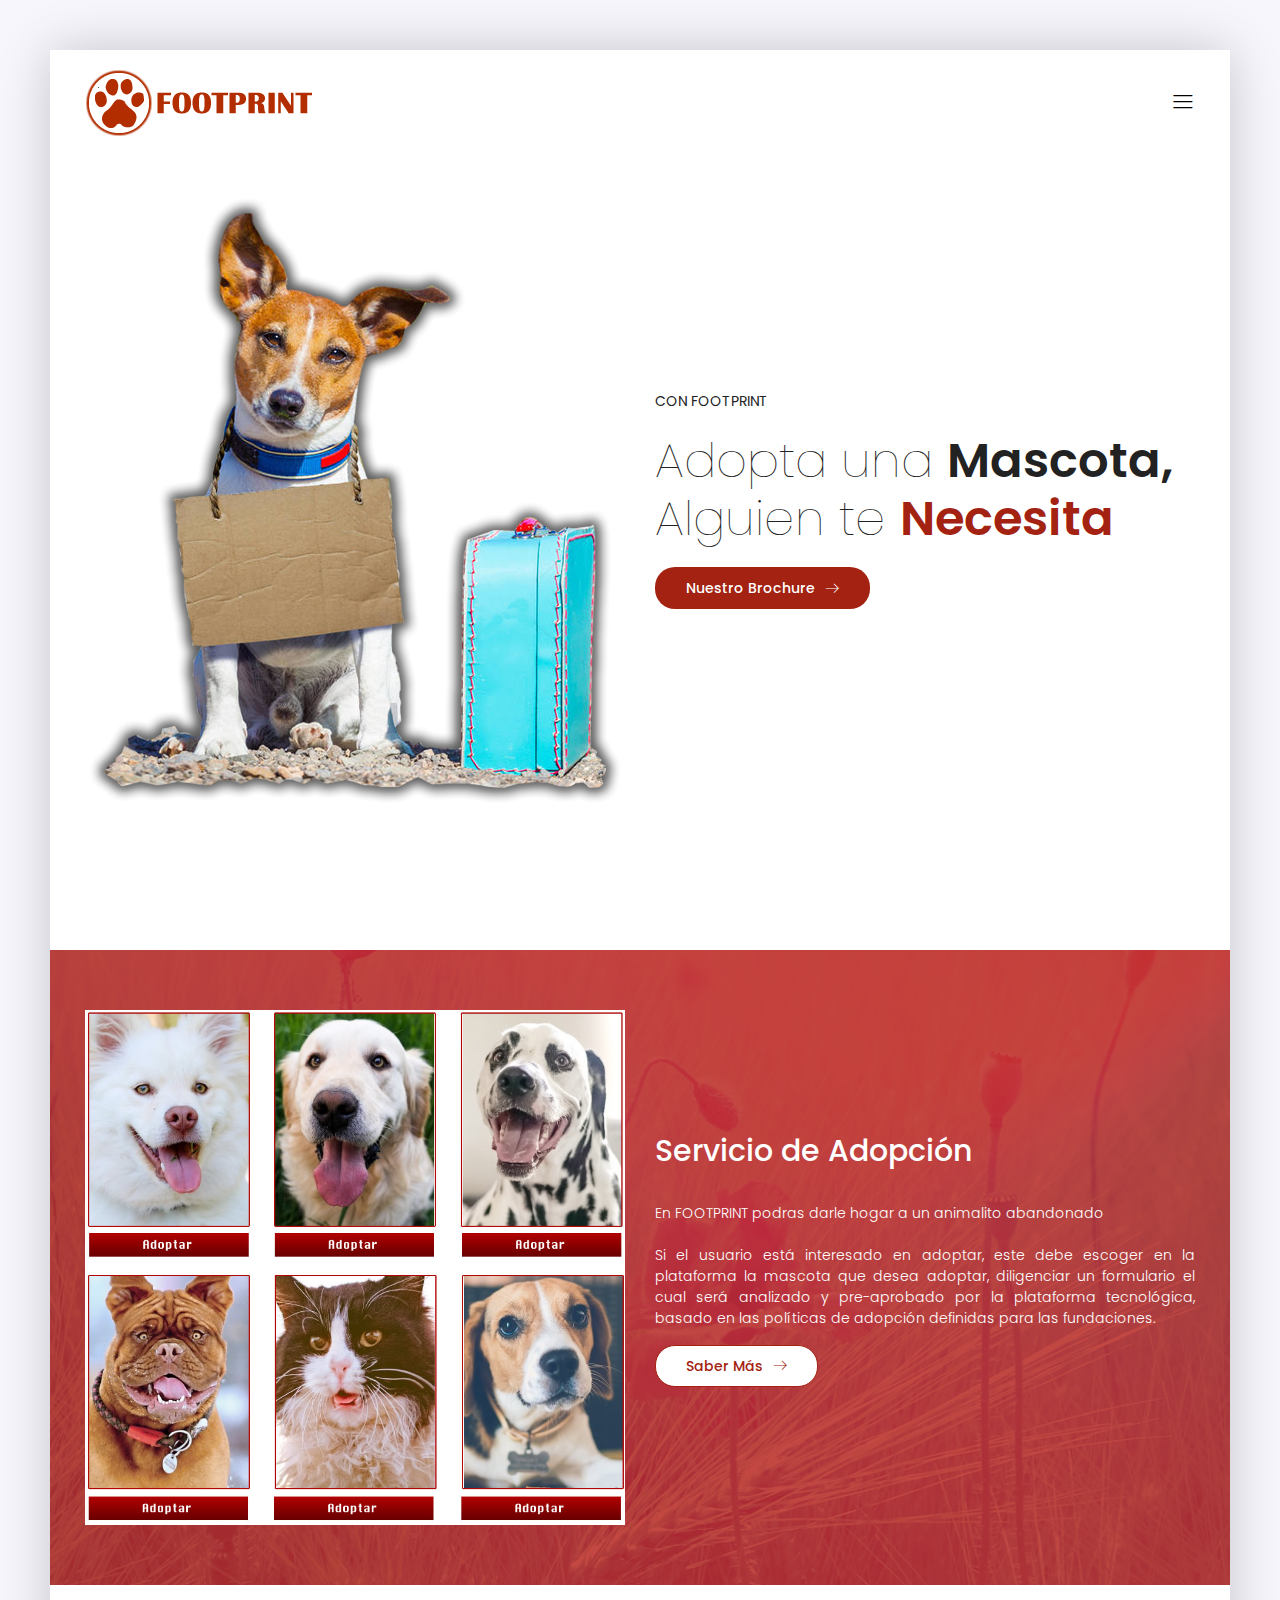
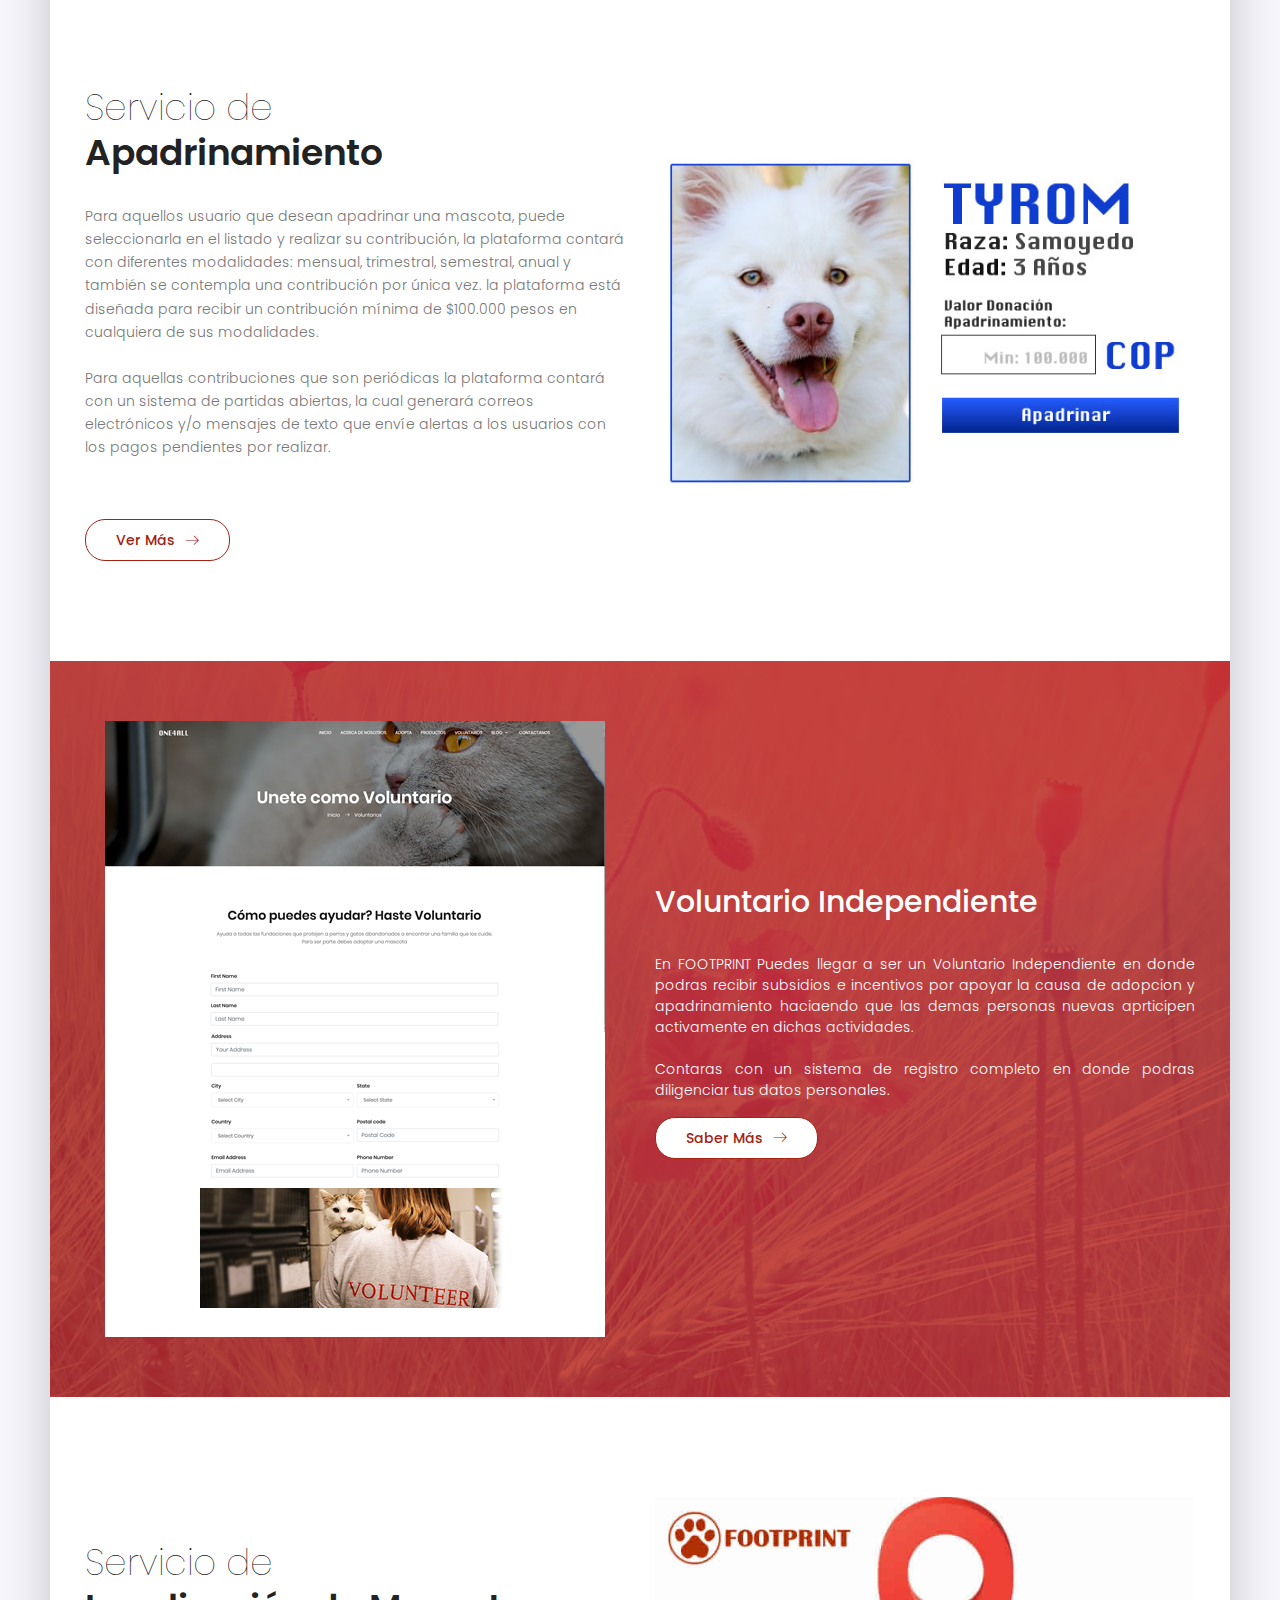
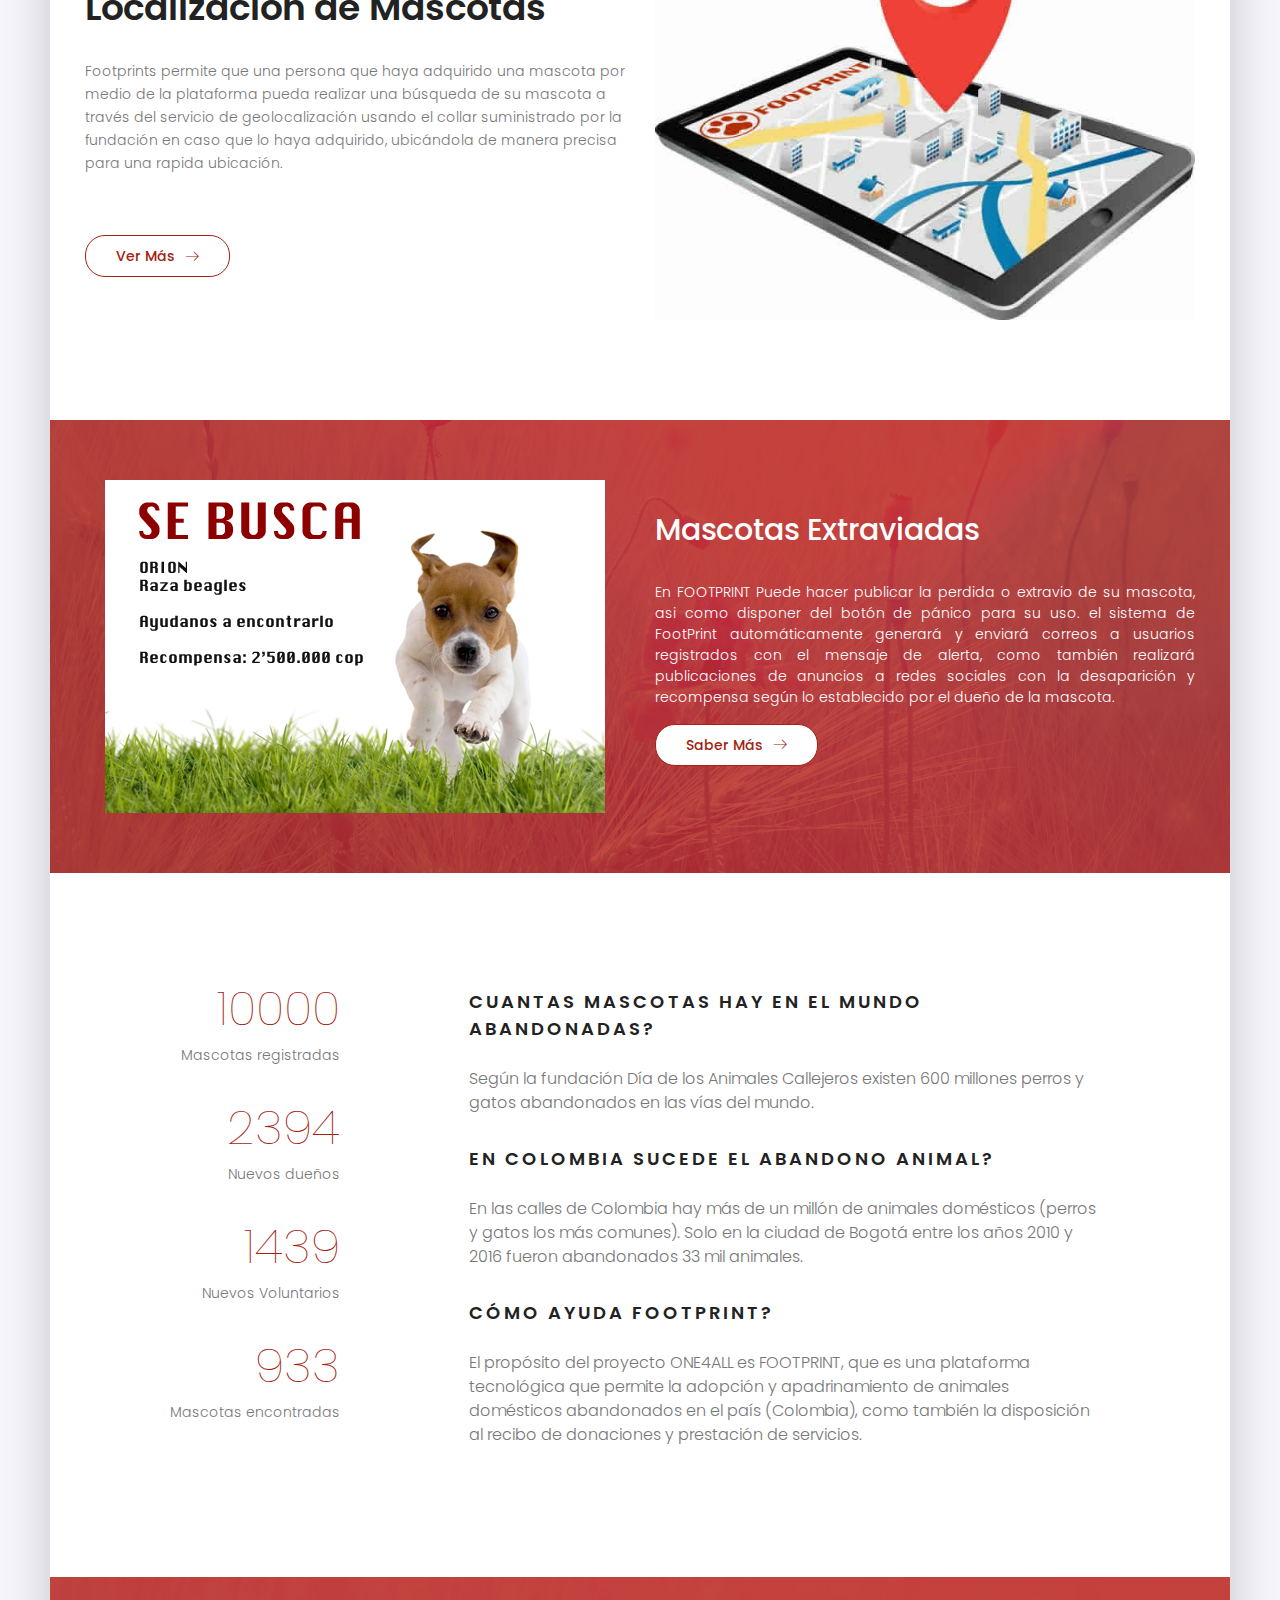
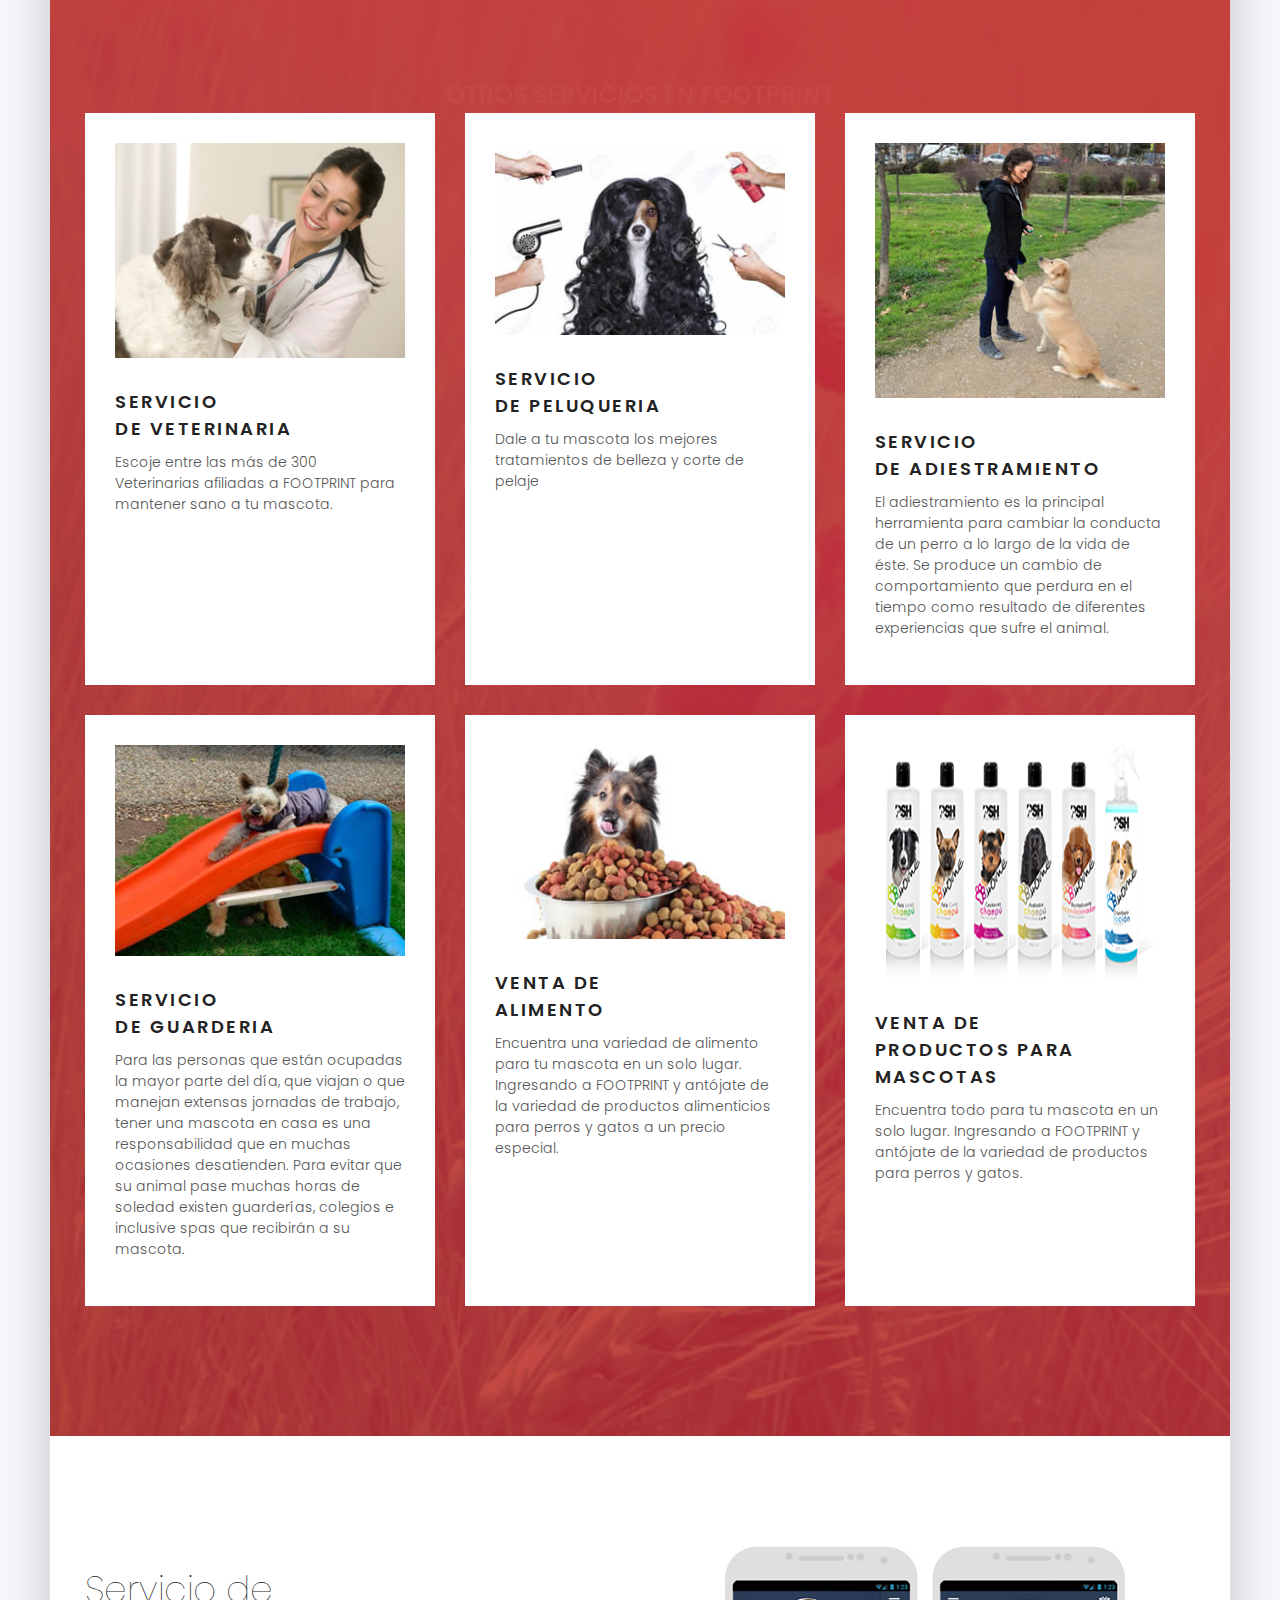
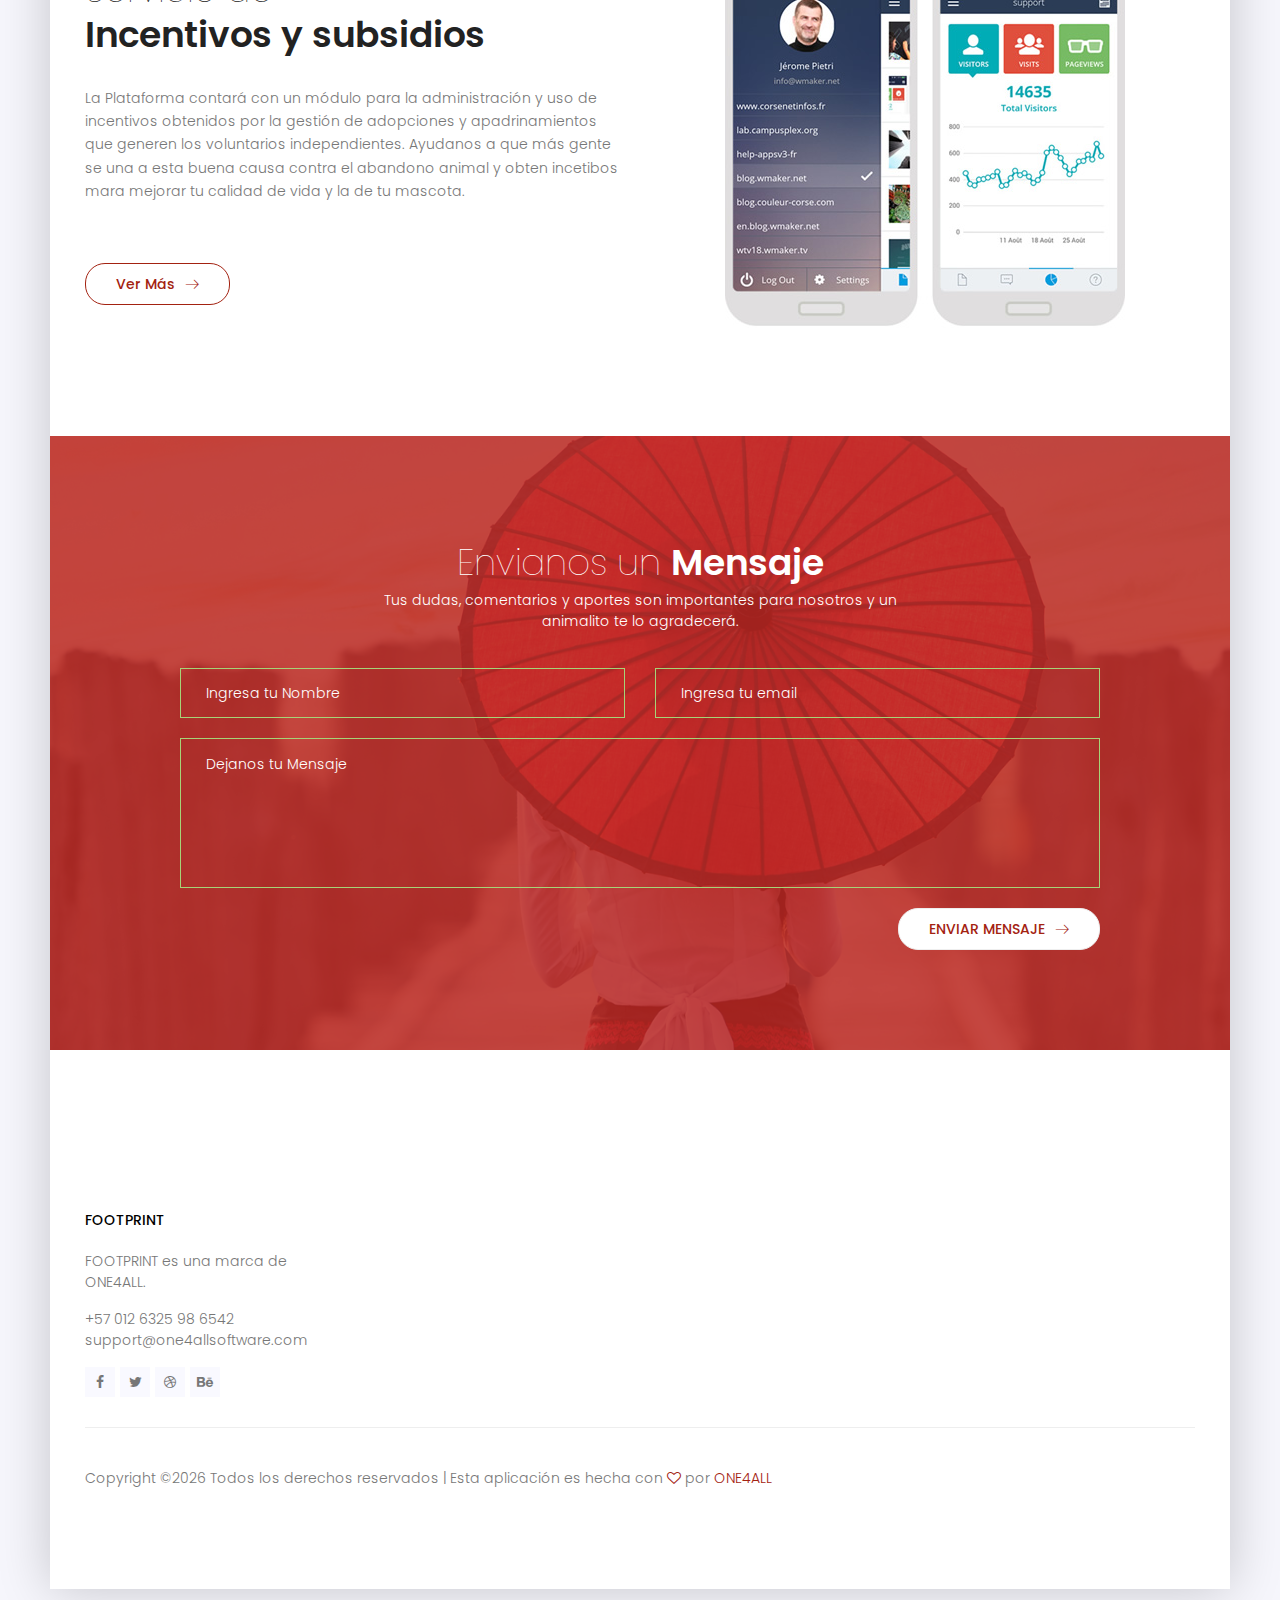
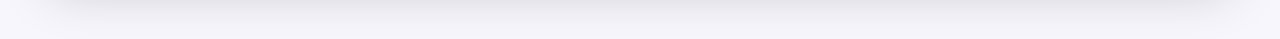
==== commit 33fb7aa4: "finish" ====
--- a/index.html
+++ b/index.html
@@ -227,6 +227,107 @@
 			</div>
 		</section>
 		<!-- Start faq Area -->
+		<section class="feature-area pt-100 pb-100  relative">
+		<div class="text-center text-white"><h3 style="color: #fff !important">OTROS SERVICIOS EN FOOTPRINT</h3></div>
+			<div class="overlay overlay-bg"></div>
+			<div class="container">
+				<div class="row">
+					
+					<div class="col-lg-4 col-sm-6 d-flex align-items-stretch">
+						<div class="single-feature">
+							
+								<img class="img-fluid d-flex mx-auto" src="img/veterinaria.jpg" alt="">
+							
+							<div class="desc">
+								<h2 class="text-uppercase">Servicio<br> de Veterinaria</h2>
+								<p>
+									Escoje entre las más de 300 Veterinarias afiliadas a FOOTPRINT para mantener sano a tu mascota.
+								</p>
+							</div>
+						</div>
+					</div>
+					<div class="col-lg-4 col-sm-6 d-flex align-items-stretch">
+						<div class="single-feature">
+							<img class="img-fluid d-flex mx-auto" src="img/peluqueria.jpg" alt="">
+							<div class="desc">
+								<h2 class="text-uppercase">Servicio<br>de Peluqueria</h2>
+								<p>
+									Dale a tu mascota los mejores tratamientos de belleza y corte de pelaje 
+								</p>
+							</div>
+						</div>
+					</div>
+					<div class="col-lg-4 col-sm-6 d-flex align-items-stretch">
+						<div class="single-feature">
+							<img class="img-fluid d-flex mx-auto" src="img/Perro-entrenado.jpg" alt="">
+							<div class="desc">
+								<h2 class="text-uppercase">Servicio
+								<br>de adiestramiento</h2>
+								<p>
+									El adiestramiento es la principal herramienta para cambiar la conducta de un perro a lo largo de la vida de éste. Se produce un cambio de comportamiento que perdura en el tiempo como resultado de diferentes experiencias que sufre el animal.
+								</p>
+							</div>
+						</div>
+					</div>
+					<div class="col-lg-4 col-sm-6 d-flex align-items-stretch">
+						<div class="single-feature">
+							<img class="img-fluid d-flex mx-auto" src="img/guarderia.jpg" alt="">
+							<div class="desc">
+								<h2 class="text-uppercase">Servicio <br>de Guarderia</h2>
+								<p>
+									Para las personas que están ocupadas la mayor parte del día, que viajan o que manejan extensas jornadas de trabajo, tener una mascota en casa es una responsabilidad que en muchas ocasiones desatienden. Para evitar que su animal pase muchas horas de soledad existen guarderías, colegios e inclusive spas que recibirán a su mascota.
+								</p>
+							</div>
+						</div>
+					</div>
+					<div class="col-lg-4 col-sm-6 d-flex align-items-stretch">
+						<div class="single-feature">
+							<img class="img-fluid d-flex mx-auto" src="img/perro-comida-dog.jpg" alt="">
+							<div class="desc">
+								<h2 class="text-uppercase">Venta de<br>Alimento</h2>
+								<p>
+									Encuentra una variedad de alimento para tu mascota en un solo lugar. Ingresando a FOOTPRINT y antójate de la variedad de productos alimenticios para perros y gatos a un precio especial.
+								</p>
+							</div>
+						</div>
+					</div>
+					<div class="col-lg-4 col-sm-6 d-flex align-items-stretch">
+						<div class="single-feature">
+							<img class="img-fluid d-flex mx-auto" src="img/productos.png" alt="">
+							<div class="desc">
+								<h2 class="text-uppercase">Venta de<br>productos para mascotas</h2>
+								<p>
+										Encuentra todo para tu mascota en un solo lugar. Ingresando a FOOTPRINT y antójate de la variedad de productos para perros y gatos.
+								</p>
+							</div>
+						</div>
+					</div>
+				</div>
+			</div>
+</section>
+
+<section class="about-area pt-100 pb-100">
+			<div class="container">
+				<div class="row align-items-center">
+					<div class="col-lg-6">
+						<div class="story-content">
+							<h2>Servicio de<br>
+							<span>Incentivos y subsidios</span></h2>
+							<p class="mt-30">La Plataforma contará con un módulo para la administración y uso de incentivos obtenidos por la gestión de adopciones y apadrinamientos que generen los voluntarios independientes.
+
+							Ayudanos a que más gente se una a esta buena causa contra el abandono animal y obten incetibos mara mejorar tu calidad de vida y la de tu mascota.
+
+							</p>
+							<a href="#" class="genric-btn primary-border circle arrow">Ver Más<span class="lnr lnr-arrow-right"></span></a>
+						</div>
+					</div>
+					<div class="col-lg-6">
+						<img class="img-fluid d-flex mx-auto" src="img/incentivos.jpg" max-width="400px" alt="">
+					</div>
+				</div>
+			</div>
+		</section>
+
 		<!-- Start Conatct- Area -->
 		<section class="contact-area pt-100 pb-100 relative">
 			<div class="overlay overlay-bg"></div>
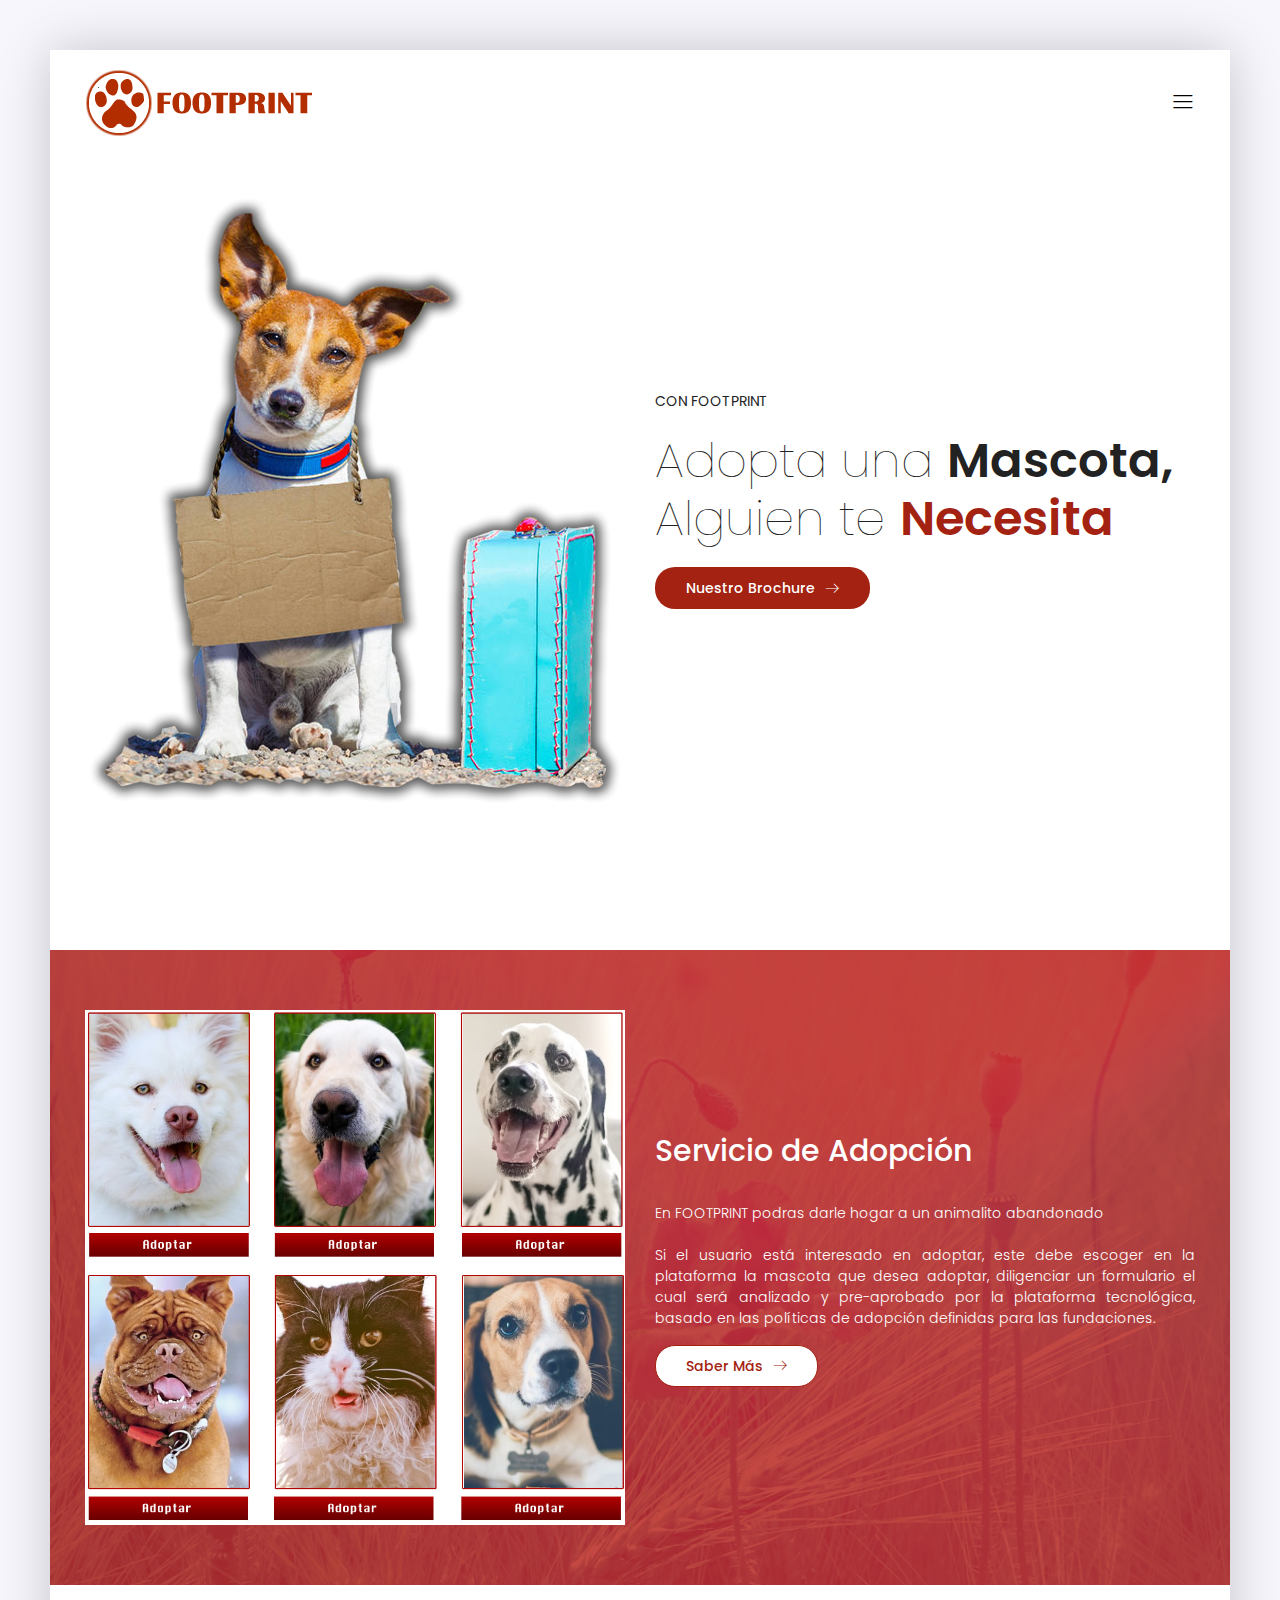
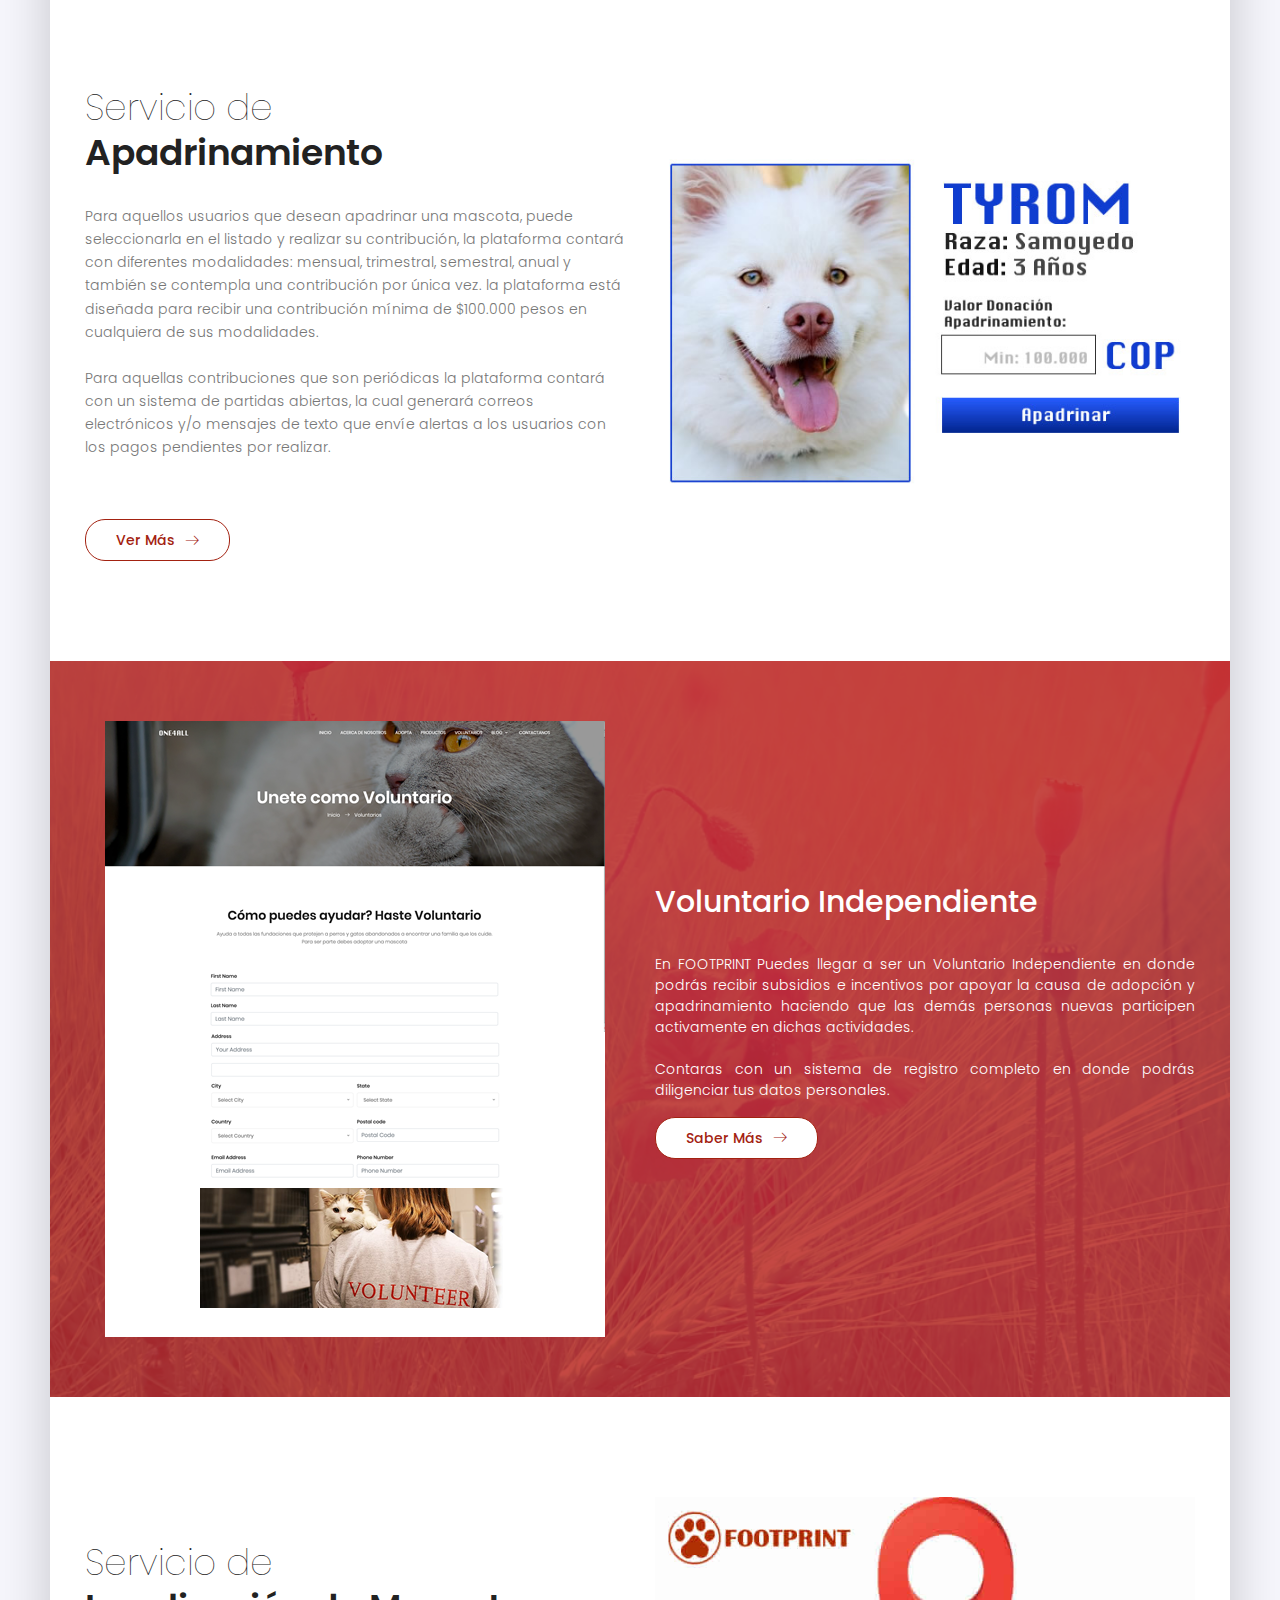
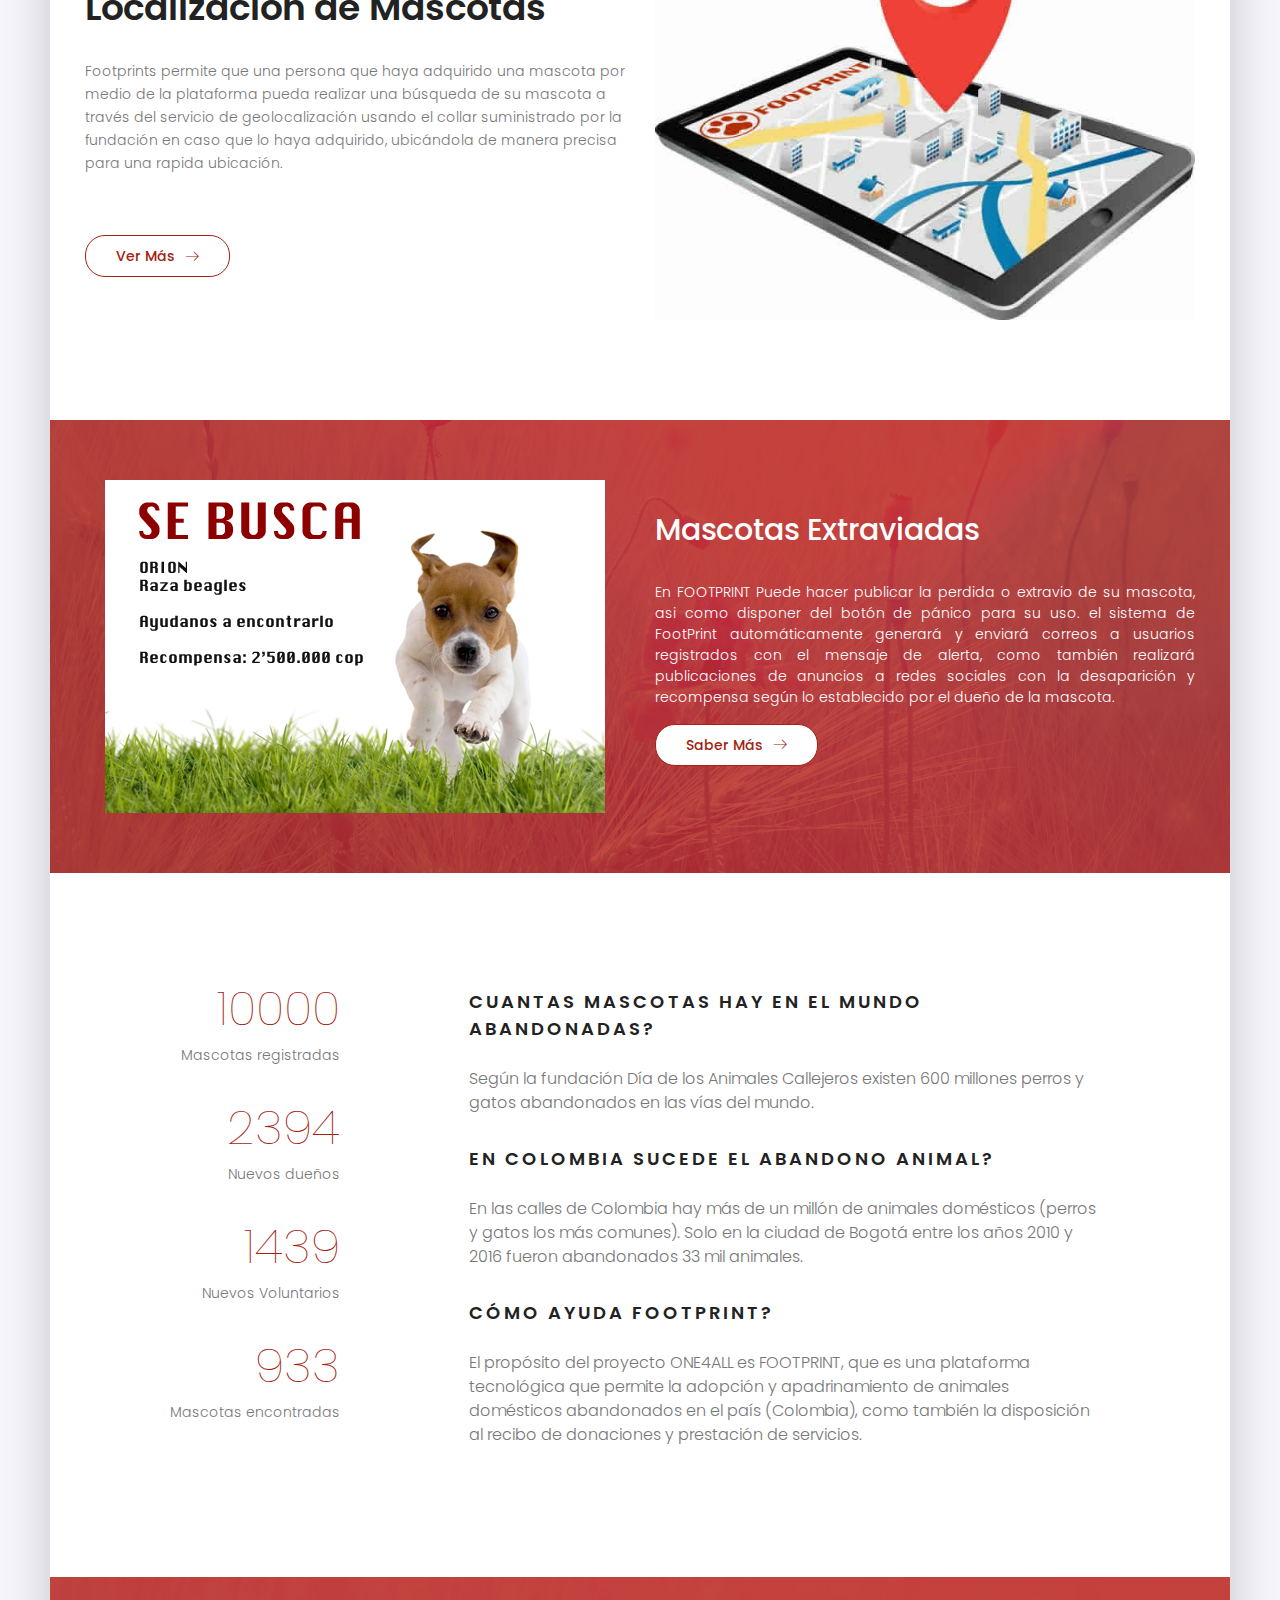
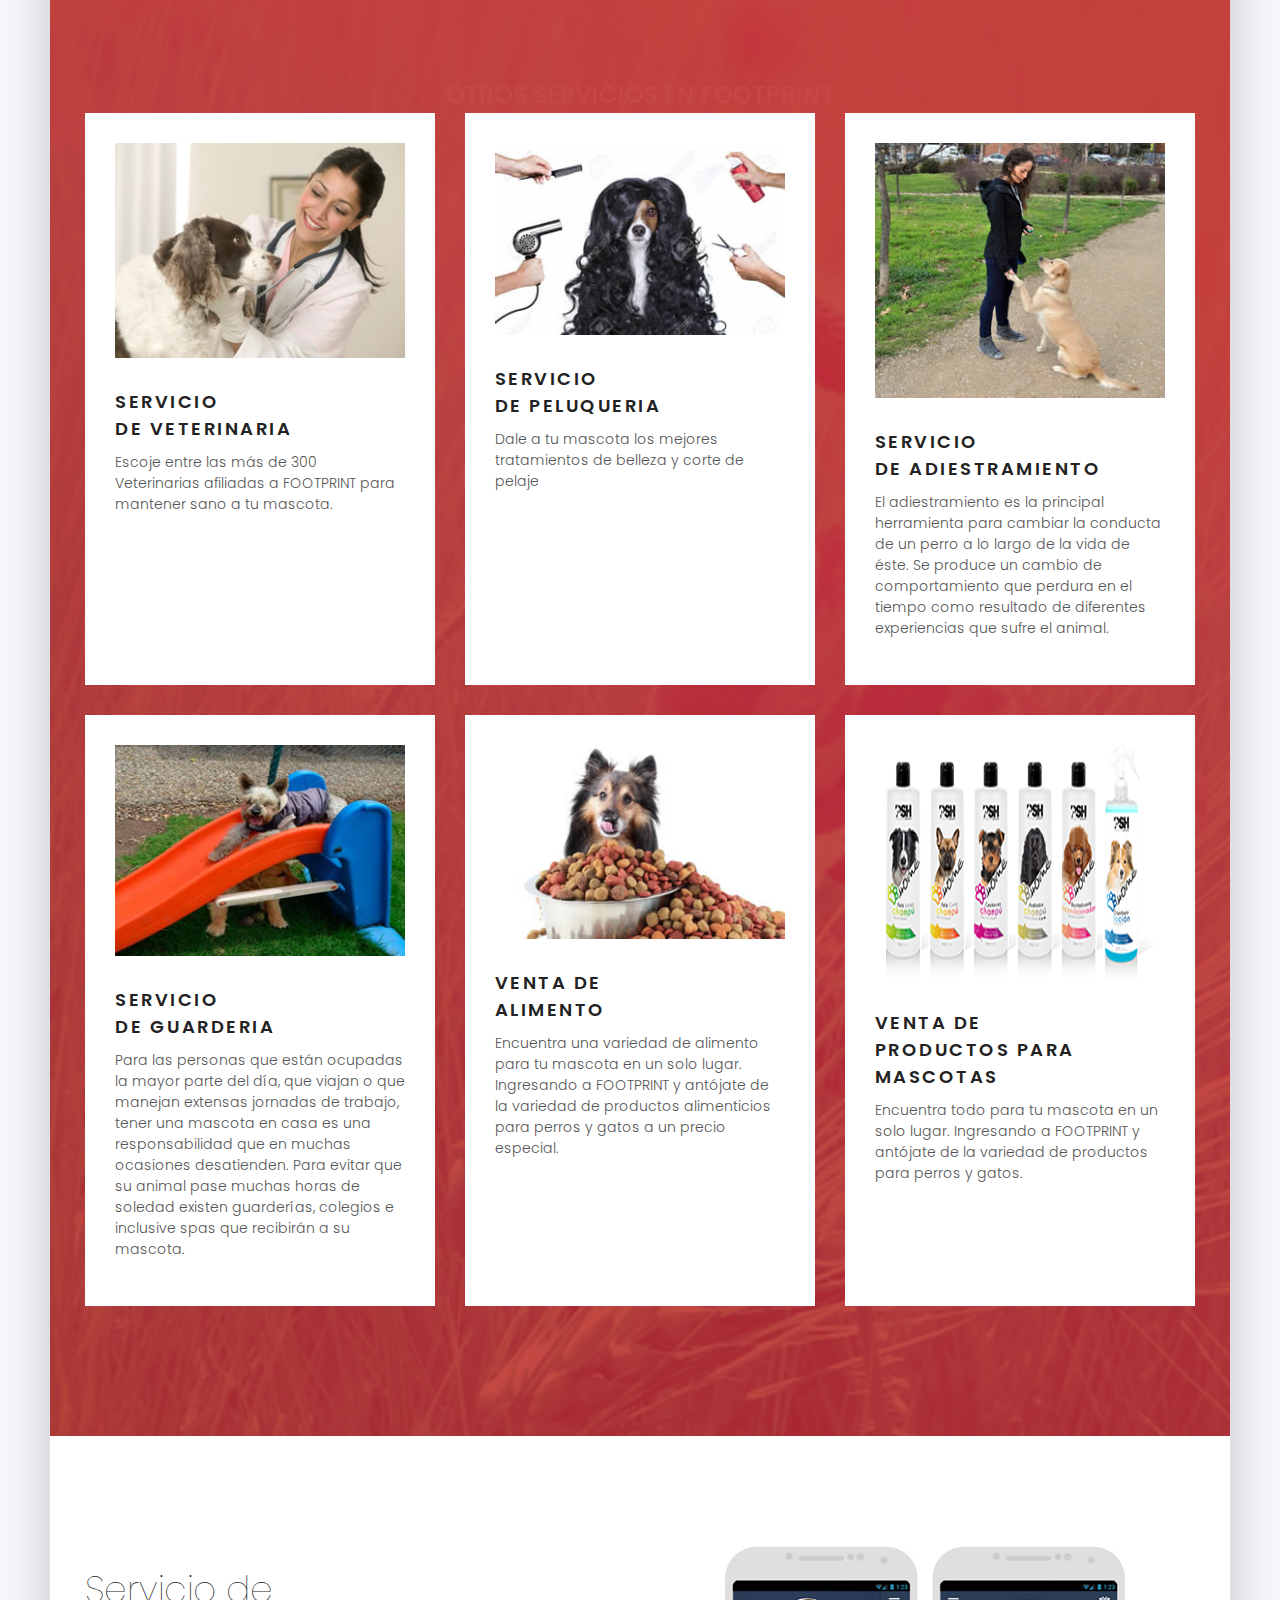
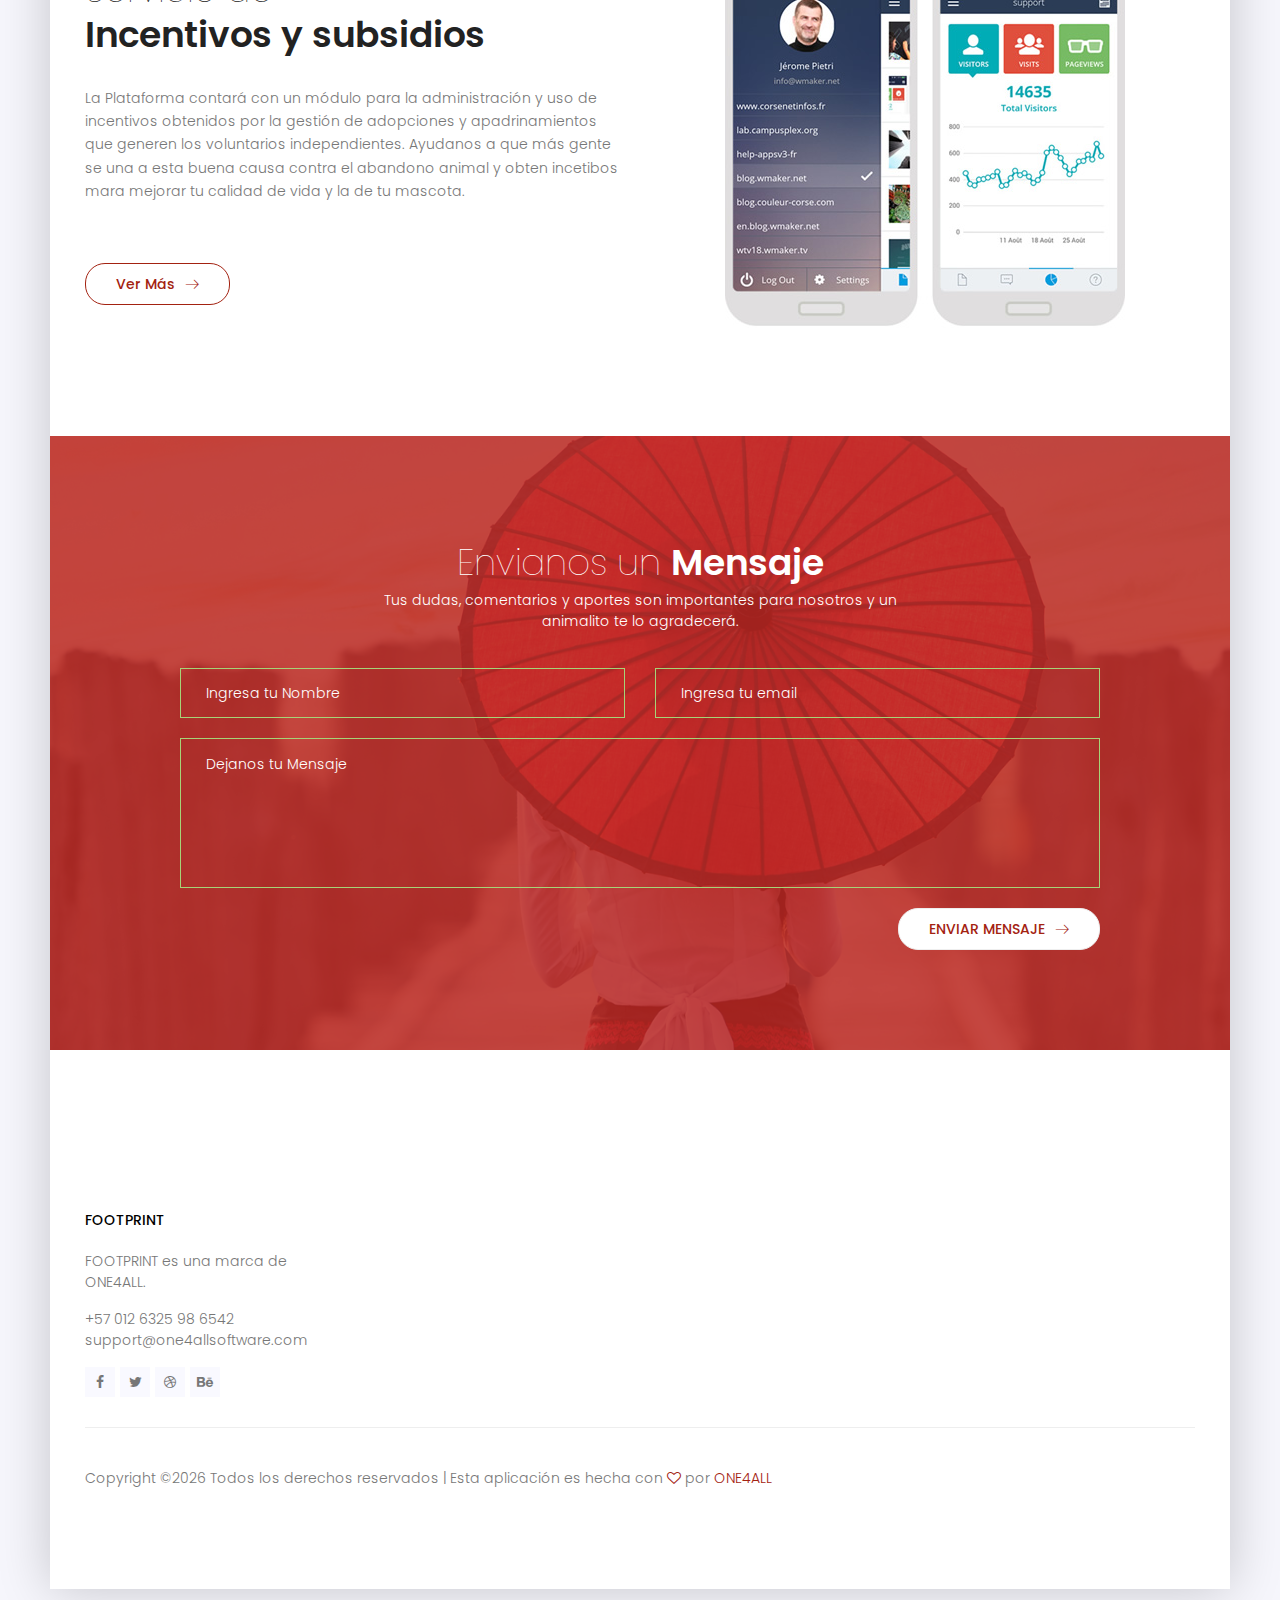
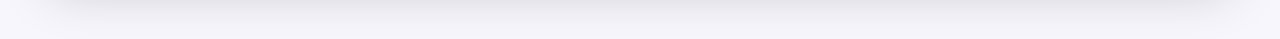
==== commit edd06e30: "ortoghrapic" ====
--- a/index.html
+++ b/index.html
@@ -101,7 +101,7 @@
 						<div class="story-content">
 							<h2>Servicio de<br>
 							<span>Apadrinamiento</span></h2>
-							<p class="mt-30">Para aquellos usuario que desean apadrinar una mascota, puede seleccionarla en el listado y realizar su contribución, la plataforma contará con diferentes modalidades: mensual, trimestral, semestral, anual y también se contempla una contribución por única vez. la plataforma está diseñada para recibir un contribución mínima de $100.000 pesos en cualquiera de sus modalidades.<br> <br>
+							<p class="mt-30">Para aquellos usuarios que desean apadrinar una mascota, puede seleccionarla en el listado y realizar su contribución, la plataforma contará con diferentes modalidades: mensual, trimestral, semestral, anual y también se contempla una contribución por única vez. la plataforma está diseñada para recibir una contribución mínima de $100.000 pesos en cualquiera de sus modalidades.<br> <br>
 Para aquellas contribuciones que son periódicas la plataforma contará con un sistema de partidas abiertas, la cual generará correos electrónicos y/o mensajes de texto que envíe alertas a los usuarios con los pagos pendientes por realizar.
 							</p>
 							<a href="#" class="genric-btn primary-border circle arrow">Ver Más<span class="lnr lnr-arrow-right"></span></a>
@@ -125,7 +125,7 @@
 					<div class="col-lg-6">
 						<div class="video-content text-justify ">
 							<h2 class="text-white text-justify">Voluntario Independiente</h2>
-							<p class=" text-white text-justify mt-30">En FOOTPRINT Puedes llegar a ser un Voluntario Independiente en donde podras recibir subsidios e incentivos por apoyar la causa de adopcion y apadrinamiento haciaendo que las demas personas nuevas aprticipen activamente en dichas actividades. <br> <br>Contaras con un sistema de registro completo en donde podras diligenciar tus datos personales.
+							<p class=" text-white text-justify mt-30">En FOOTPRINT Puedes llegar a ser un Voluntario Independiente en donde podrás recibir subsidios e incentivos por apoyar la causa de adopción y apadrinamiento haciendo que las demás personas nuevas participen activamente en dichas actividades.<br> <br>Contaras con un sistema de registro completo en donde podrás diligenciar tus datos personales.
 							</p>
 							<a href="#" class="genric-btn primary-border circle arrow">Saber Más<span class="lnr lnr-arrow-right"></span></a>
 						</div>
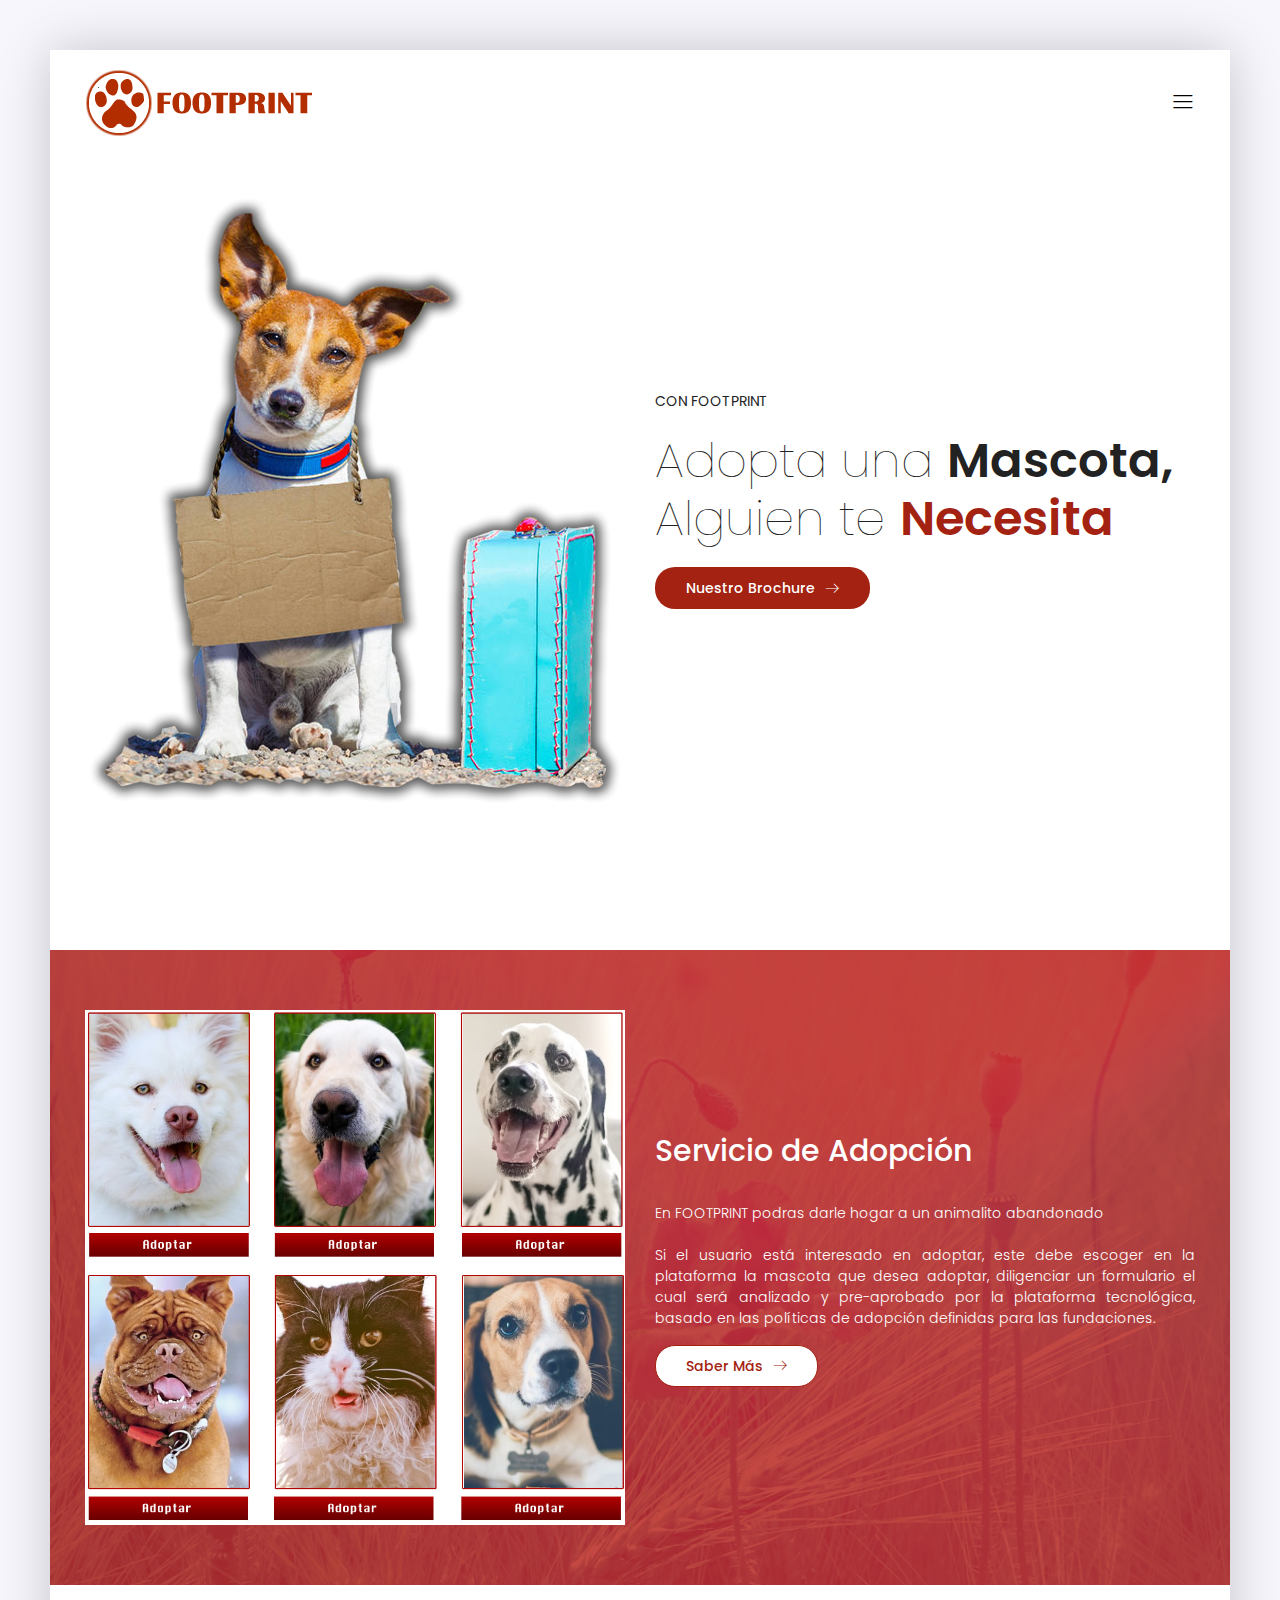
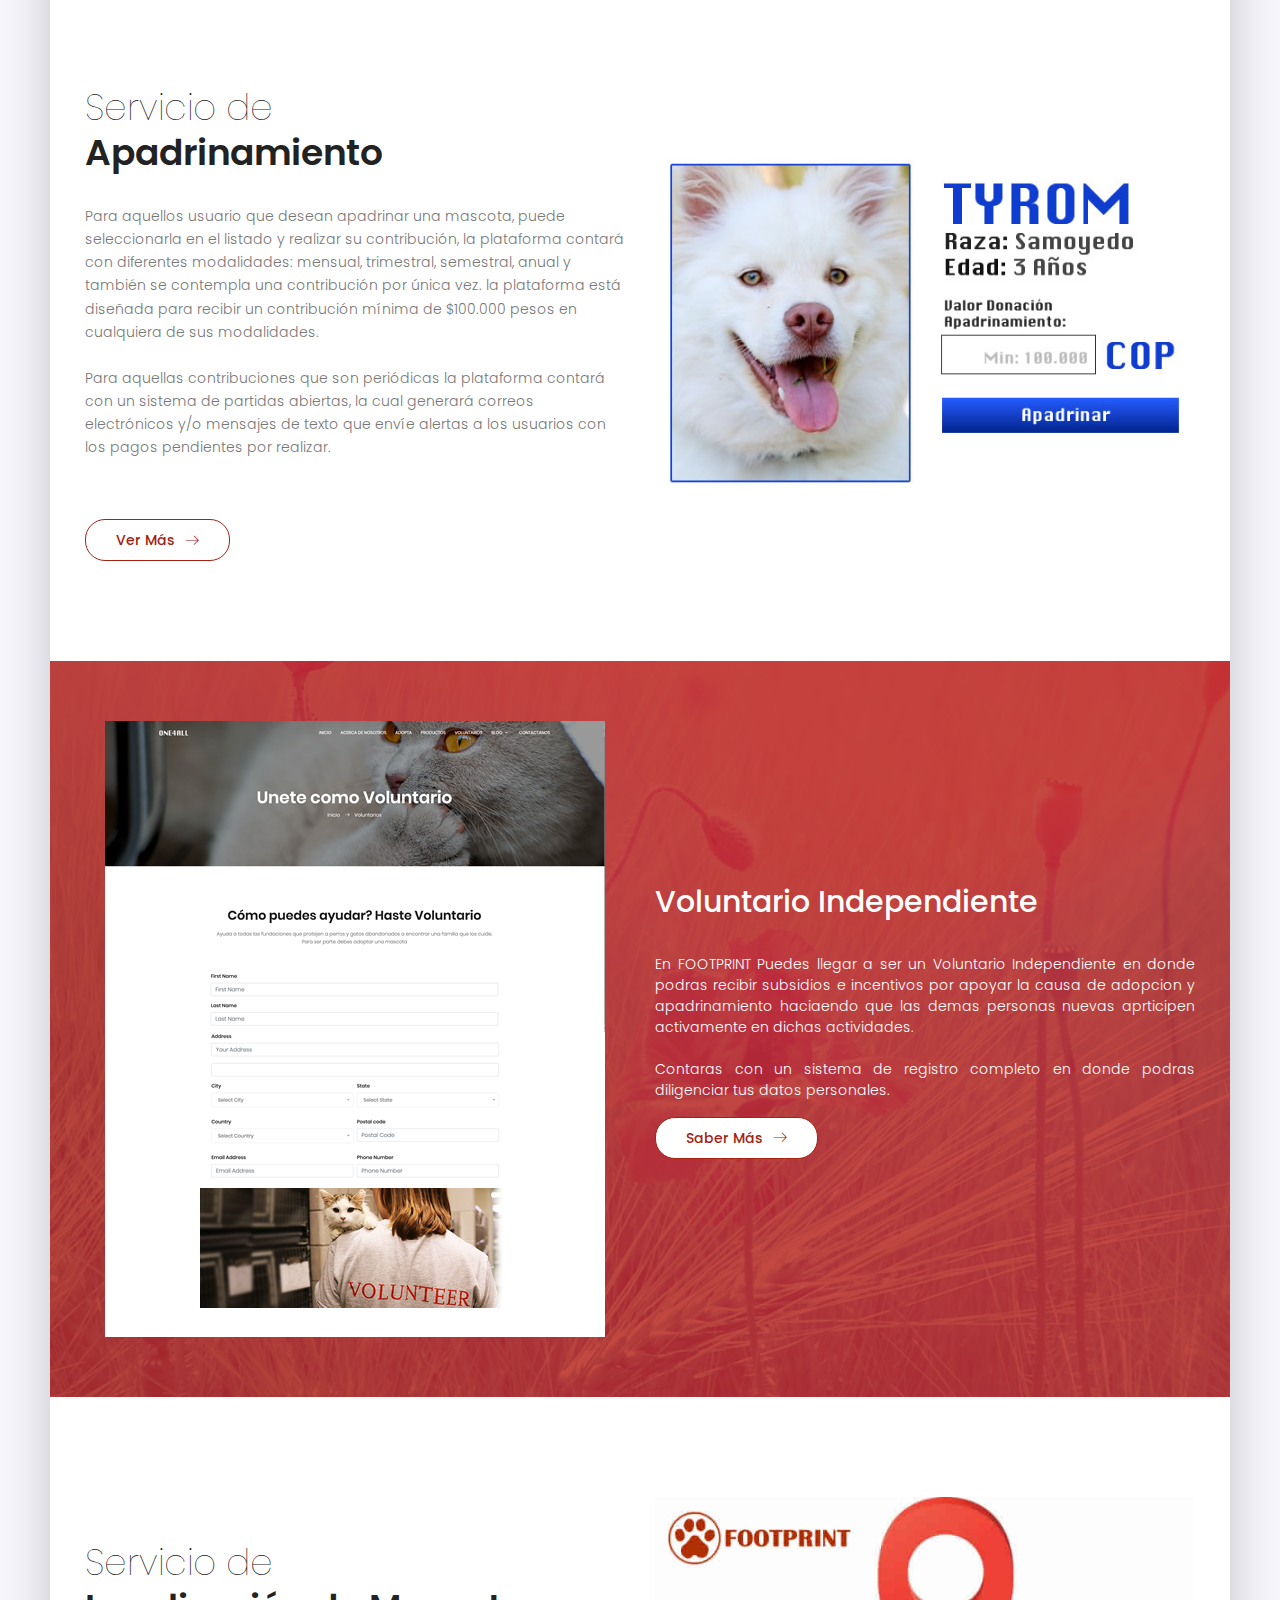
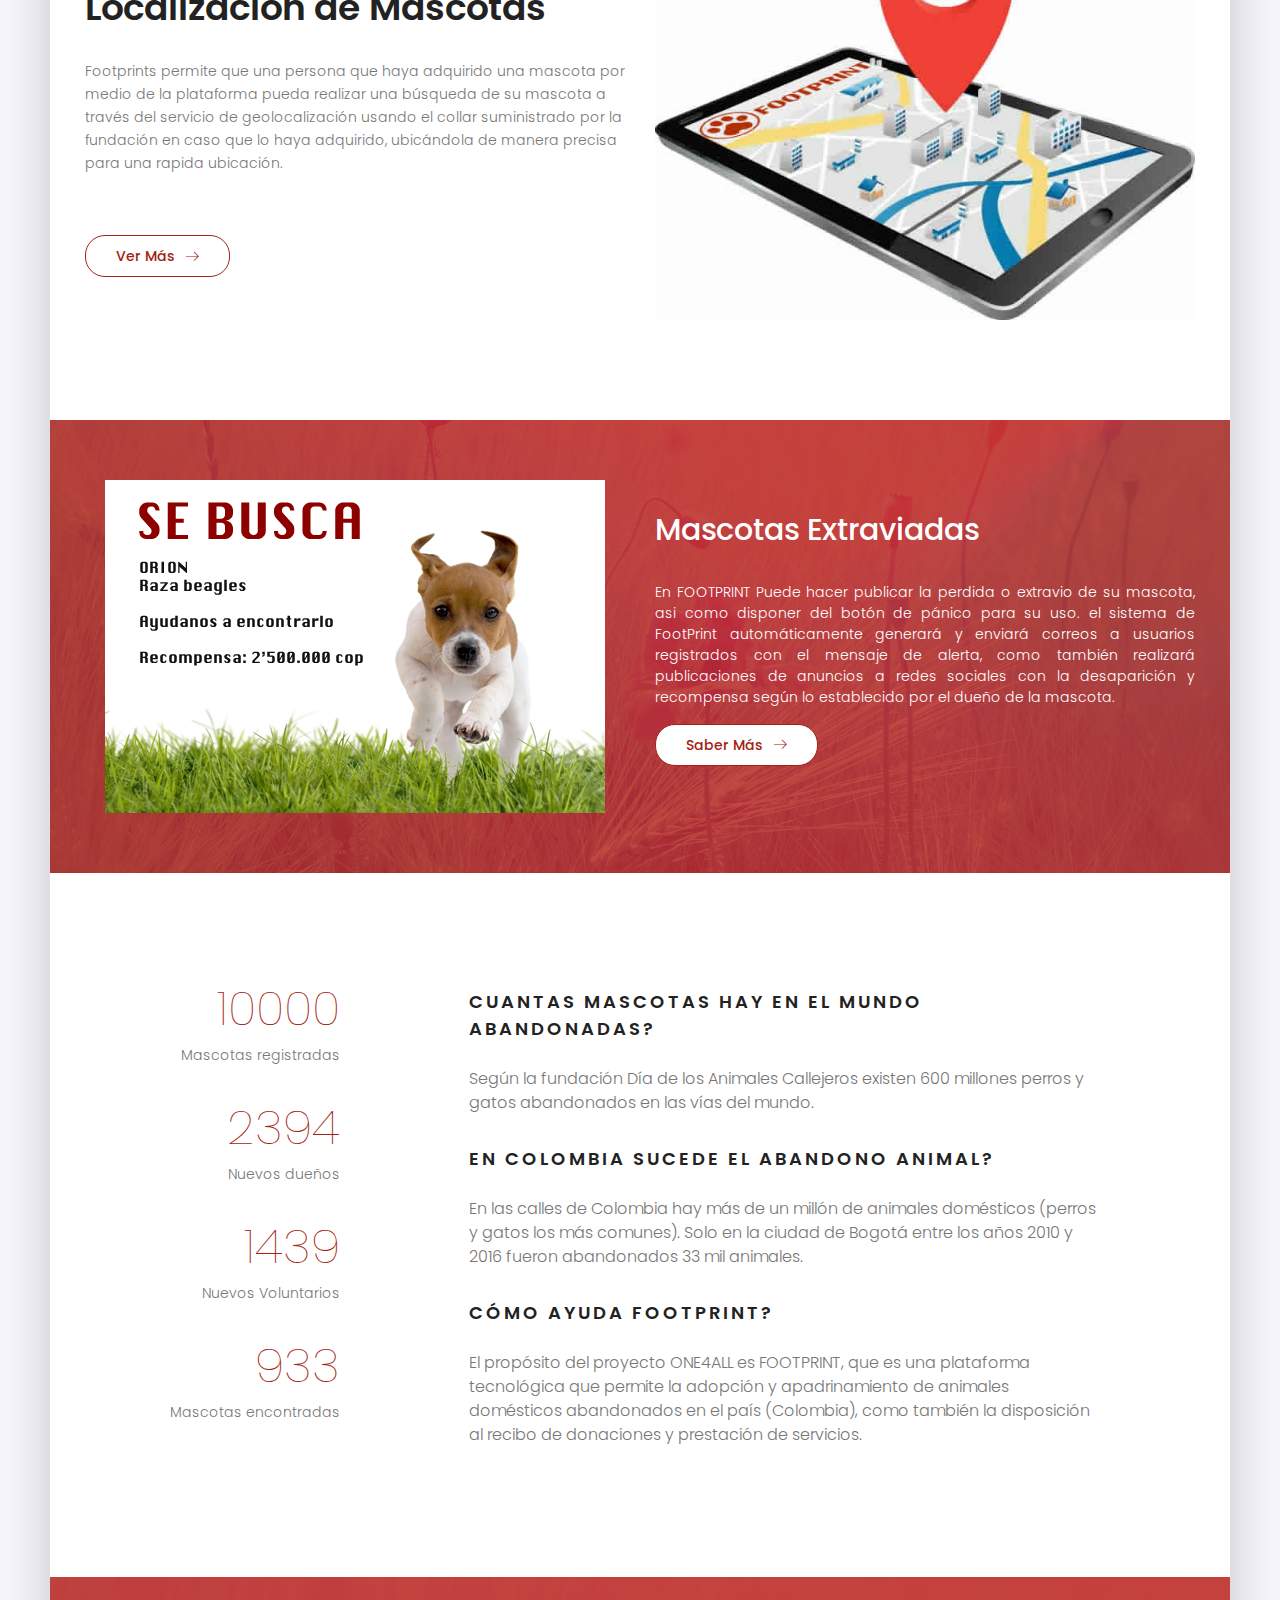
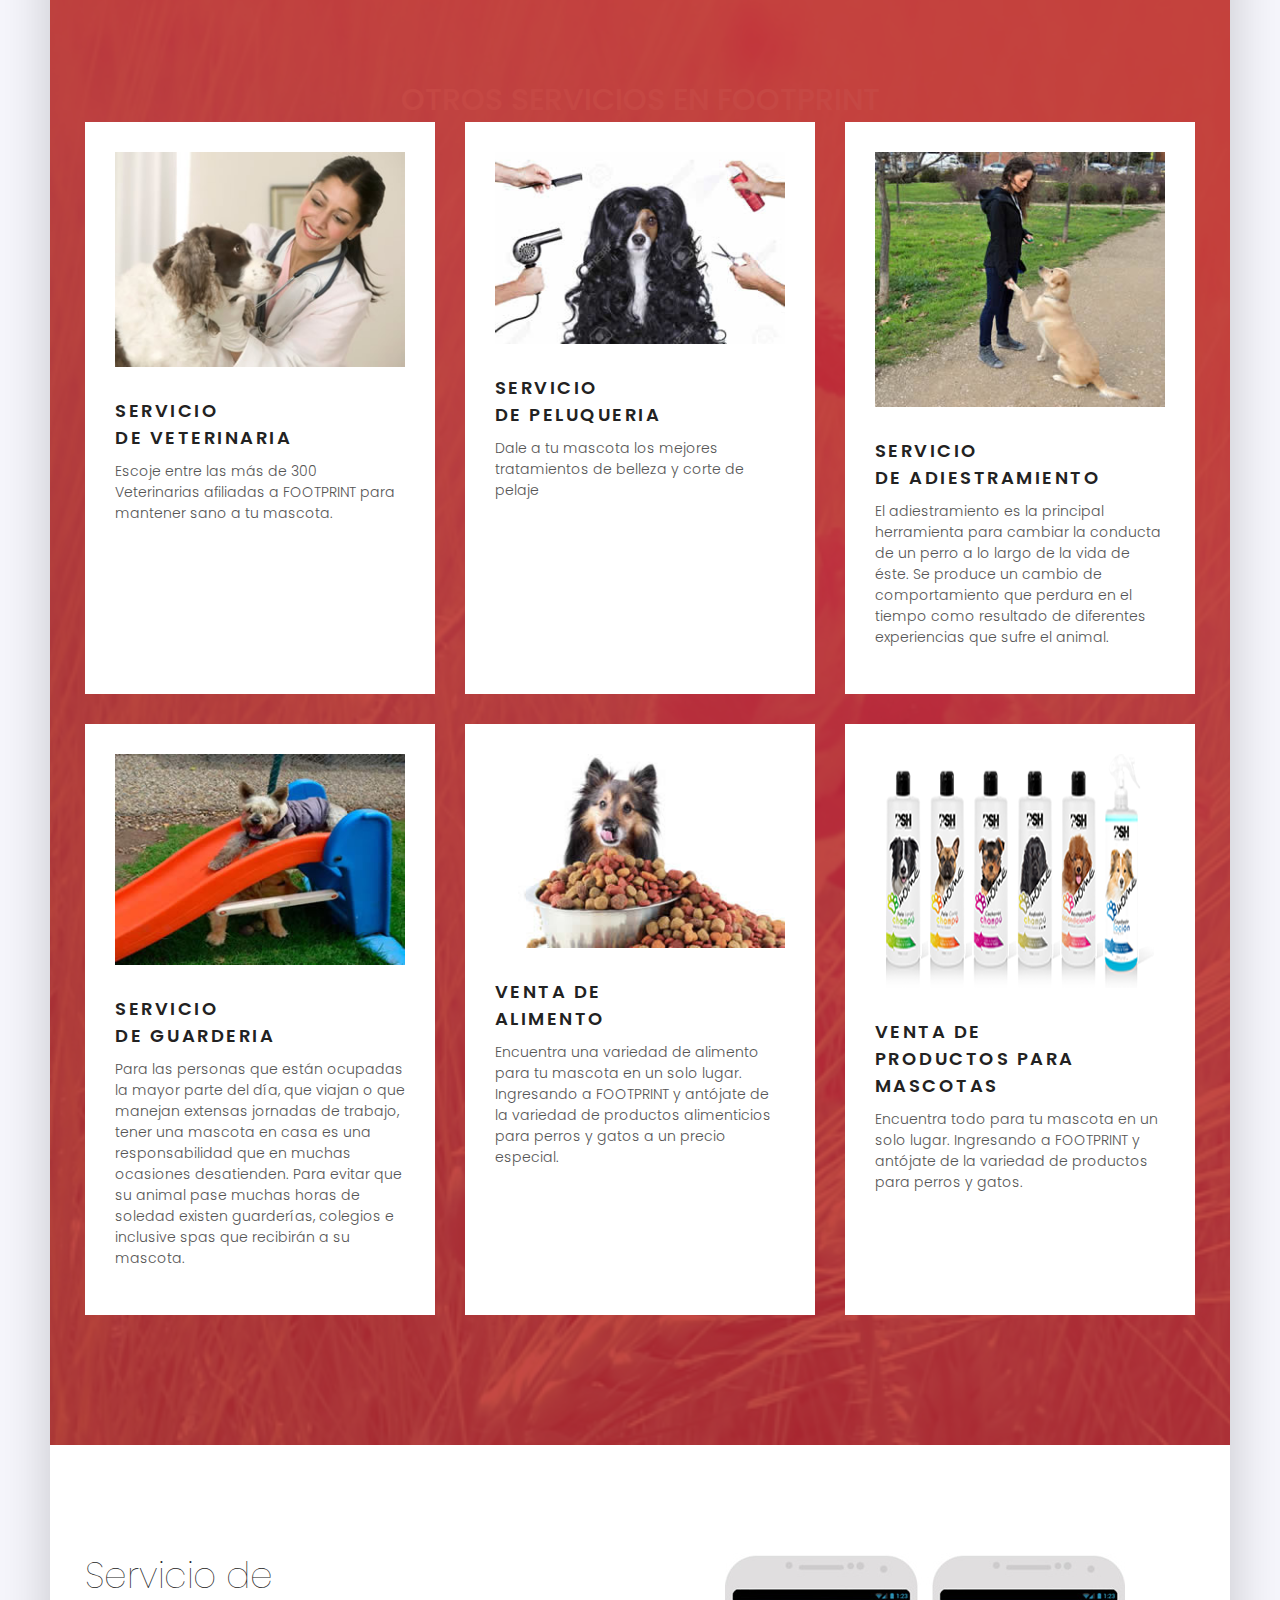
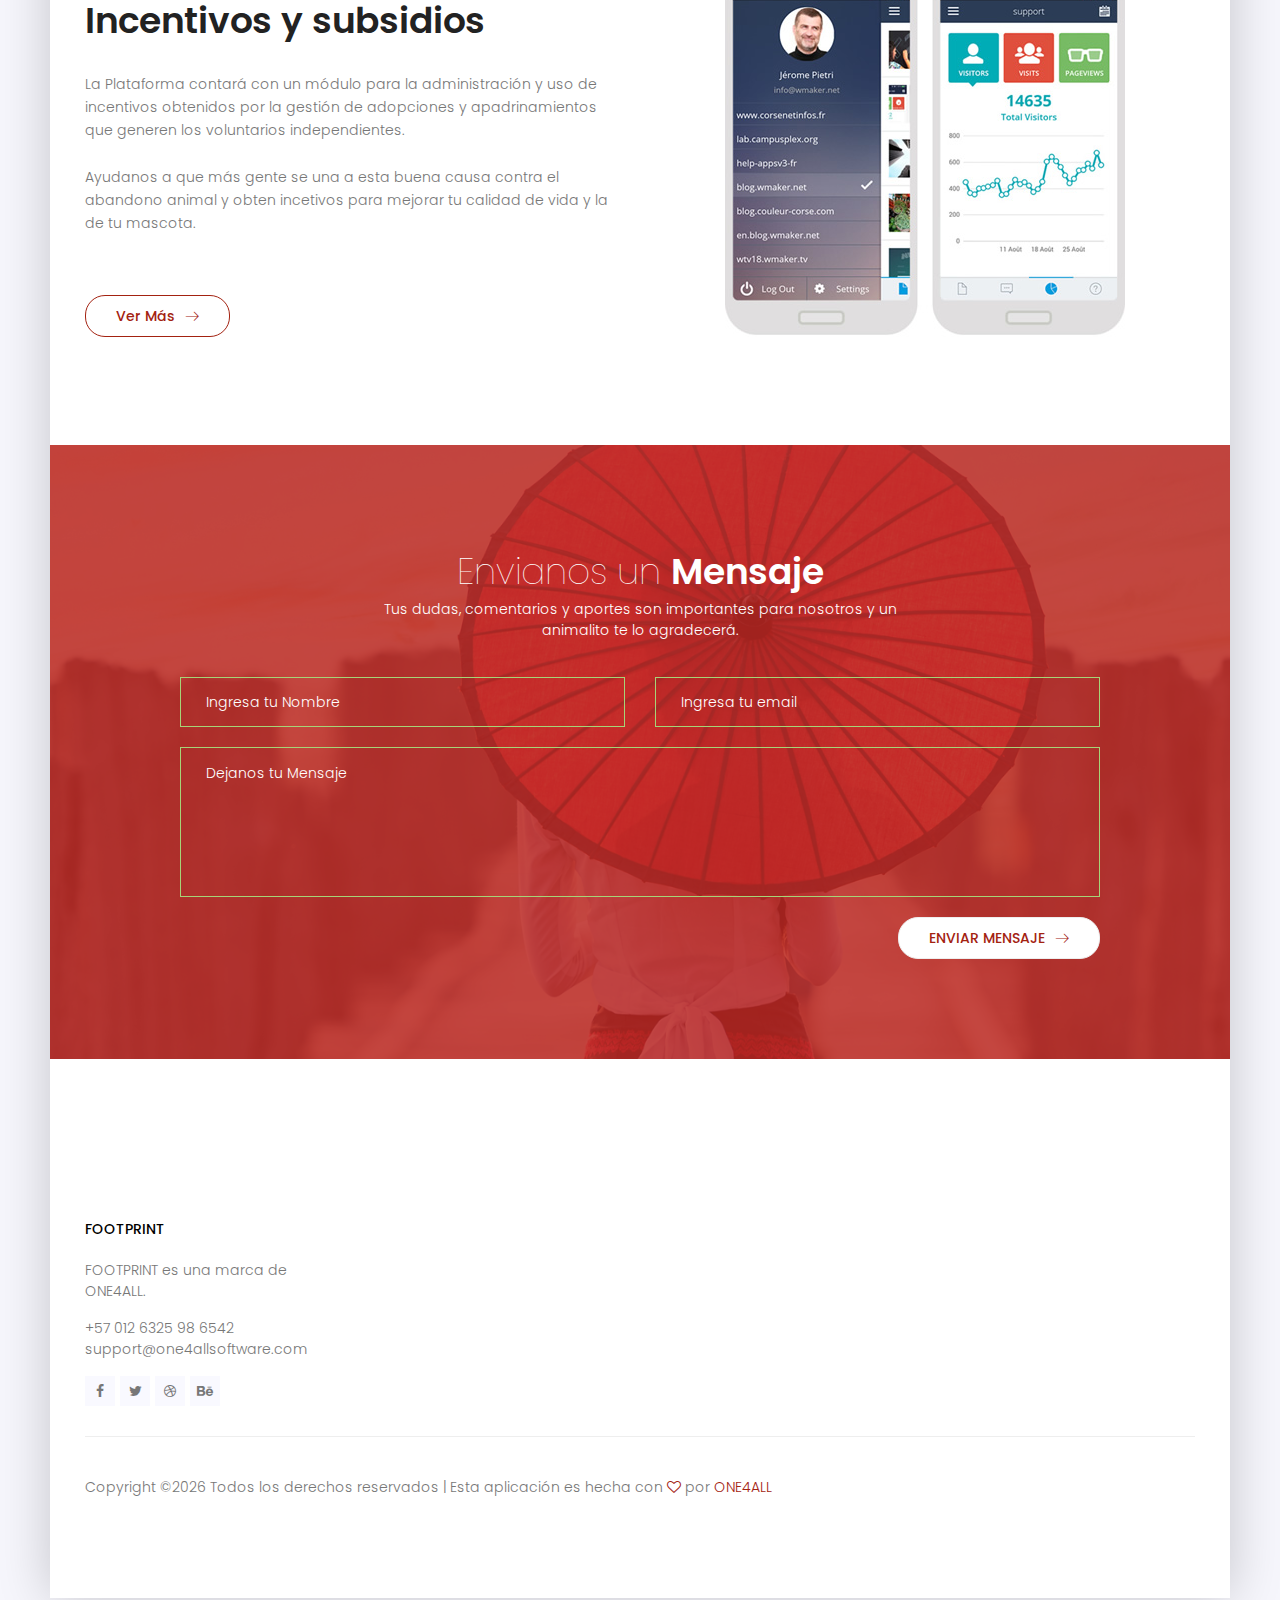
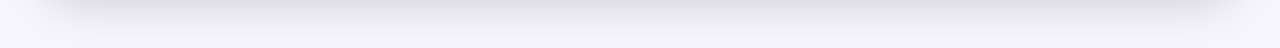
==== commit 0b80065f: "fixed ortoghrafy" ====
--- a/index.html
+++ b/index.html
@@ -101,7 +101,7 @@
 						<div class="story-content">
 							<h2>Servicio de<br>
 							<span>Apadrinamiento</span></h2>
-							<p class="mt-30">Para aquellos usuarios que desean apadrinar una mascota, puede seleccionarla en el listado y realizar su contribución, la plataforma contará con diferentes modalidades: mensual, trimestral, semestral, anual y también se contempla una contribución por única vez. la plataforma está diseñada para recibir una contribución mínima de $100.000 pesos en cualquiera de sus modalidades.<br> <br>
+							<p class="mt-30">Para aquellos usuario que desean apadrinar una mascota, puede seleccionarla en el listado y realizar su contribución, la plataforma contará con diferentes modalidades: mensual, trimestral, semestral, anual y también se contempla una contribución por única vez. la plataforma está diseñada para recibir un contribución mínima de $100.000 pesos en cualquiera de sus modalidades.<br> <br>
 Para aquellas contribuciones que son periódicas la plataforma contará con un sistema de partidas abiertas, la cual generará correos electrónicos y/o mensajes de texto que envíe alertas a los usuarios con los pagos pendientes por realizar.
 							</p>
 							<a href="#" class="genric-btn primary-border circle arrow">Ver Más<span class="lnr lnr-arrow-right"></span></a>
@@ -125,7 +125,7 @@
 					<div class="col-lg-6">
 						<div class="video-content text-justify ">
 							<h2 class="text-white text-justify">Voluntario Independiente</h2>
-							<p class=" text-white text-justify mt-30">En FOOTPRINT Puedes llegar a ser un Voluntario Independiente en donde podrás recibir subsidios e incentivos por apoyar la causa de adopción y apadrinamiento haciendo que las demás personas nuevas participen activamente en dichas actividades.<br> <br>Contaras con un sistema de registro completo en donde podrás diligenciar tus datos personales.
+							<p class=" text-white text-justify mt-30">En FOOTPRINT Puedes llegar a ser un Voluntario Independiente en donde podras recibir subsidios e incentivos por apoyar la causa de adopcion y apadrinamiento haciaendo que las demas personas nuevas aprticipen activamente en dichas actividades. <br> <br>Contaras con un sistema de registro completo en donde podras diligenciar tus datos personales.
 							</p>
 							<a href="#" class="genric-btn primary-border circle arrow">Saber Más<span class="lnr lnr-arrow-right"></span></a>
 						</div>
@@ -228,8 +228,11 @@
 		</section>
 		<!-- Start faq Area -->
 		<section class="feature-area pt-100 pb-100  relative">
-		<div class="text-center text-white"><h3 style="color: #fff !important">OTROS SERVICIOS EN FOOTPRINT</h3></div>
+		
 			<div class="overlay overlay-bg"></div>
+			<div class="video-content">
+							<h2 class="text-center text-white">OTROS SERVICIOS EN FOOTPRINT</h2>
+							</div>
 			<div class="container">
 				<div class="row">
 					
@@ -314,8 +317,8 @@
 							<h2>Servicio de<br>
 							<span>Incentivos y subsidios</span></h2>
 							<p class="mt-30">La Plataforma contará con un módulo para la administración y uso de incentivos obtenidos por la gestión de adopciones y apadrinamientos que generen los voluntarios independientes.
-
-							Ayudanos a que más gente se una a esta buena causa contra el abandono animal y obten incetibos mara mejorar tu calidad de vida y la de tu mascota.
+							<br><br>
+							Ayudanos a que más gente se una a esta buena causa contra el abandono animal y obten incetivos para mejorar tu calidad de vida y la de tu mascota.
 
 							</p>
 							<a href="#" class="genric-btn primary-border circle arrow">Ver Más<span class="lnr lnr-arrow-right"></span></a>
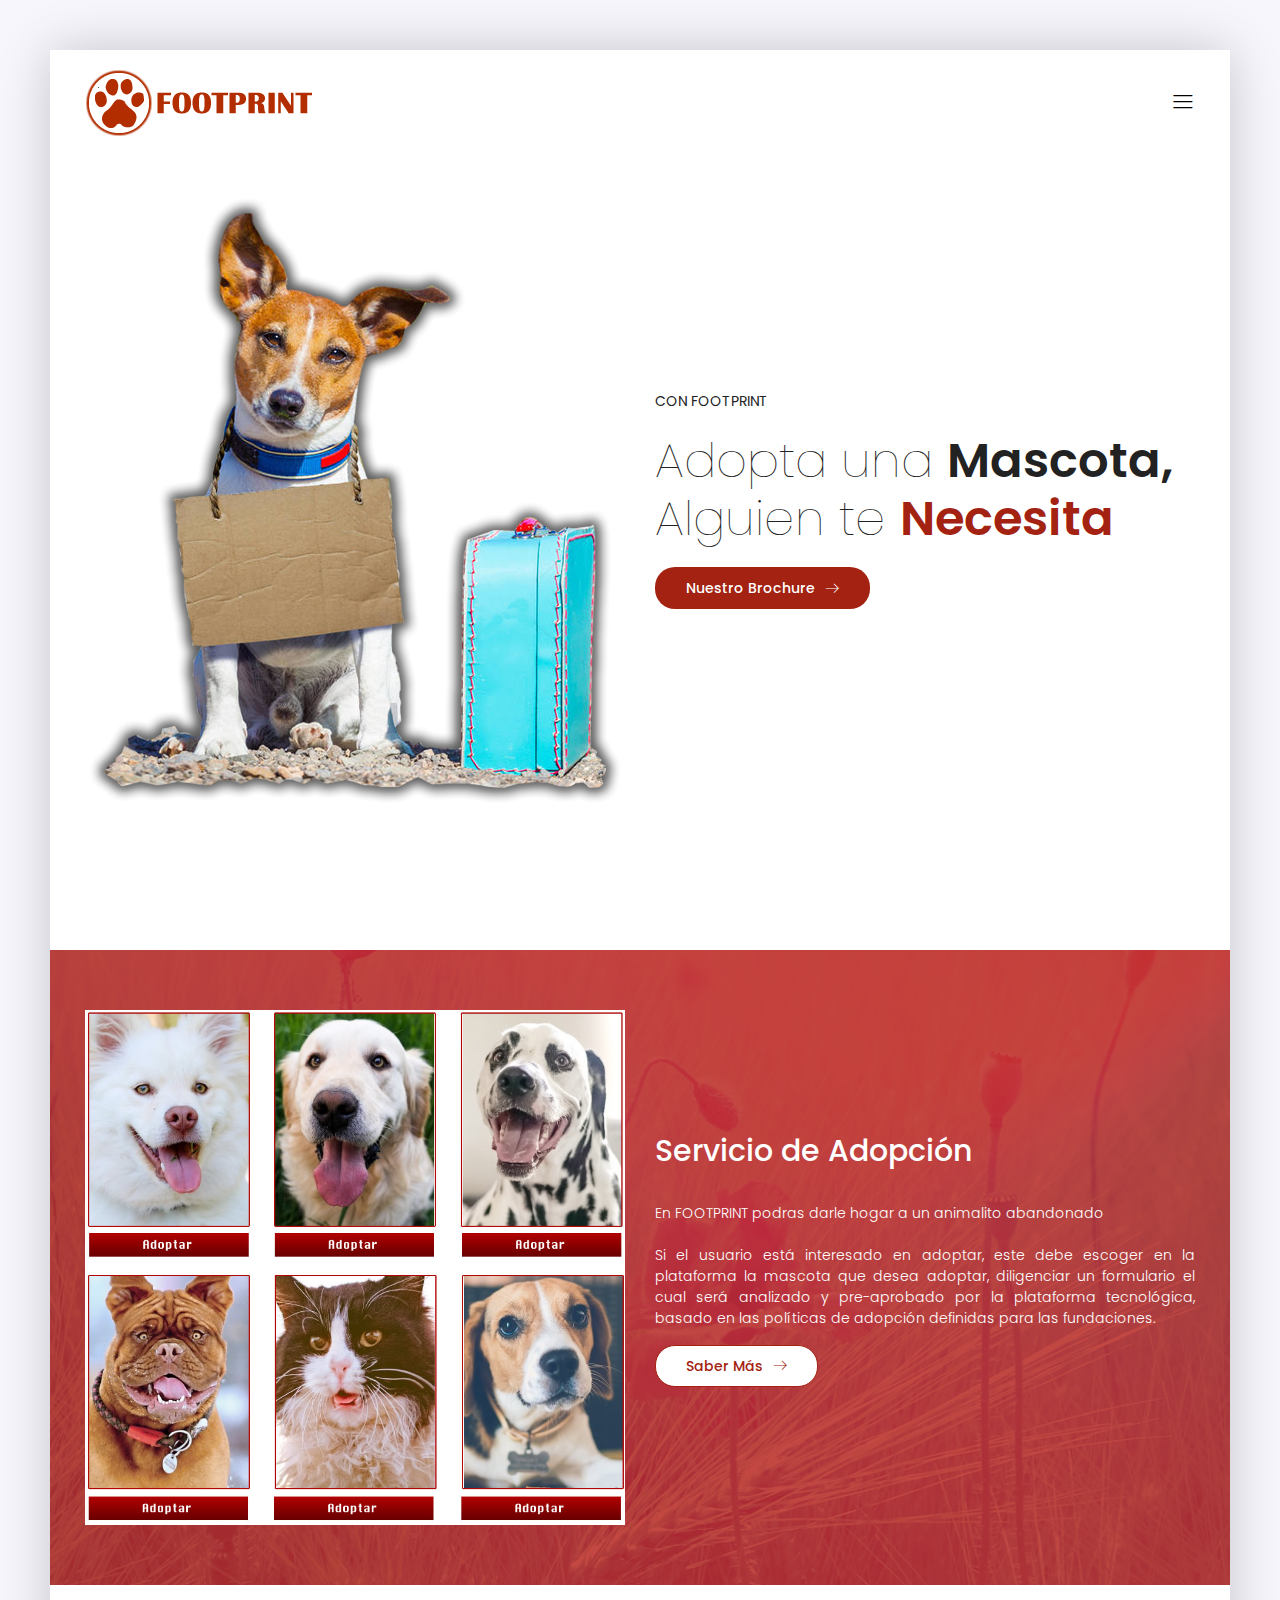
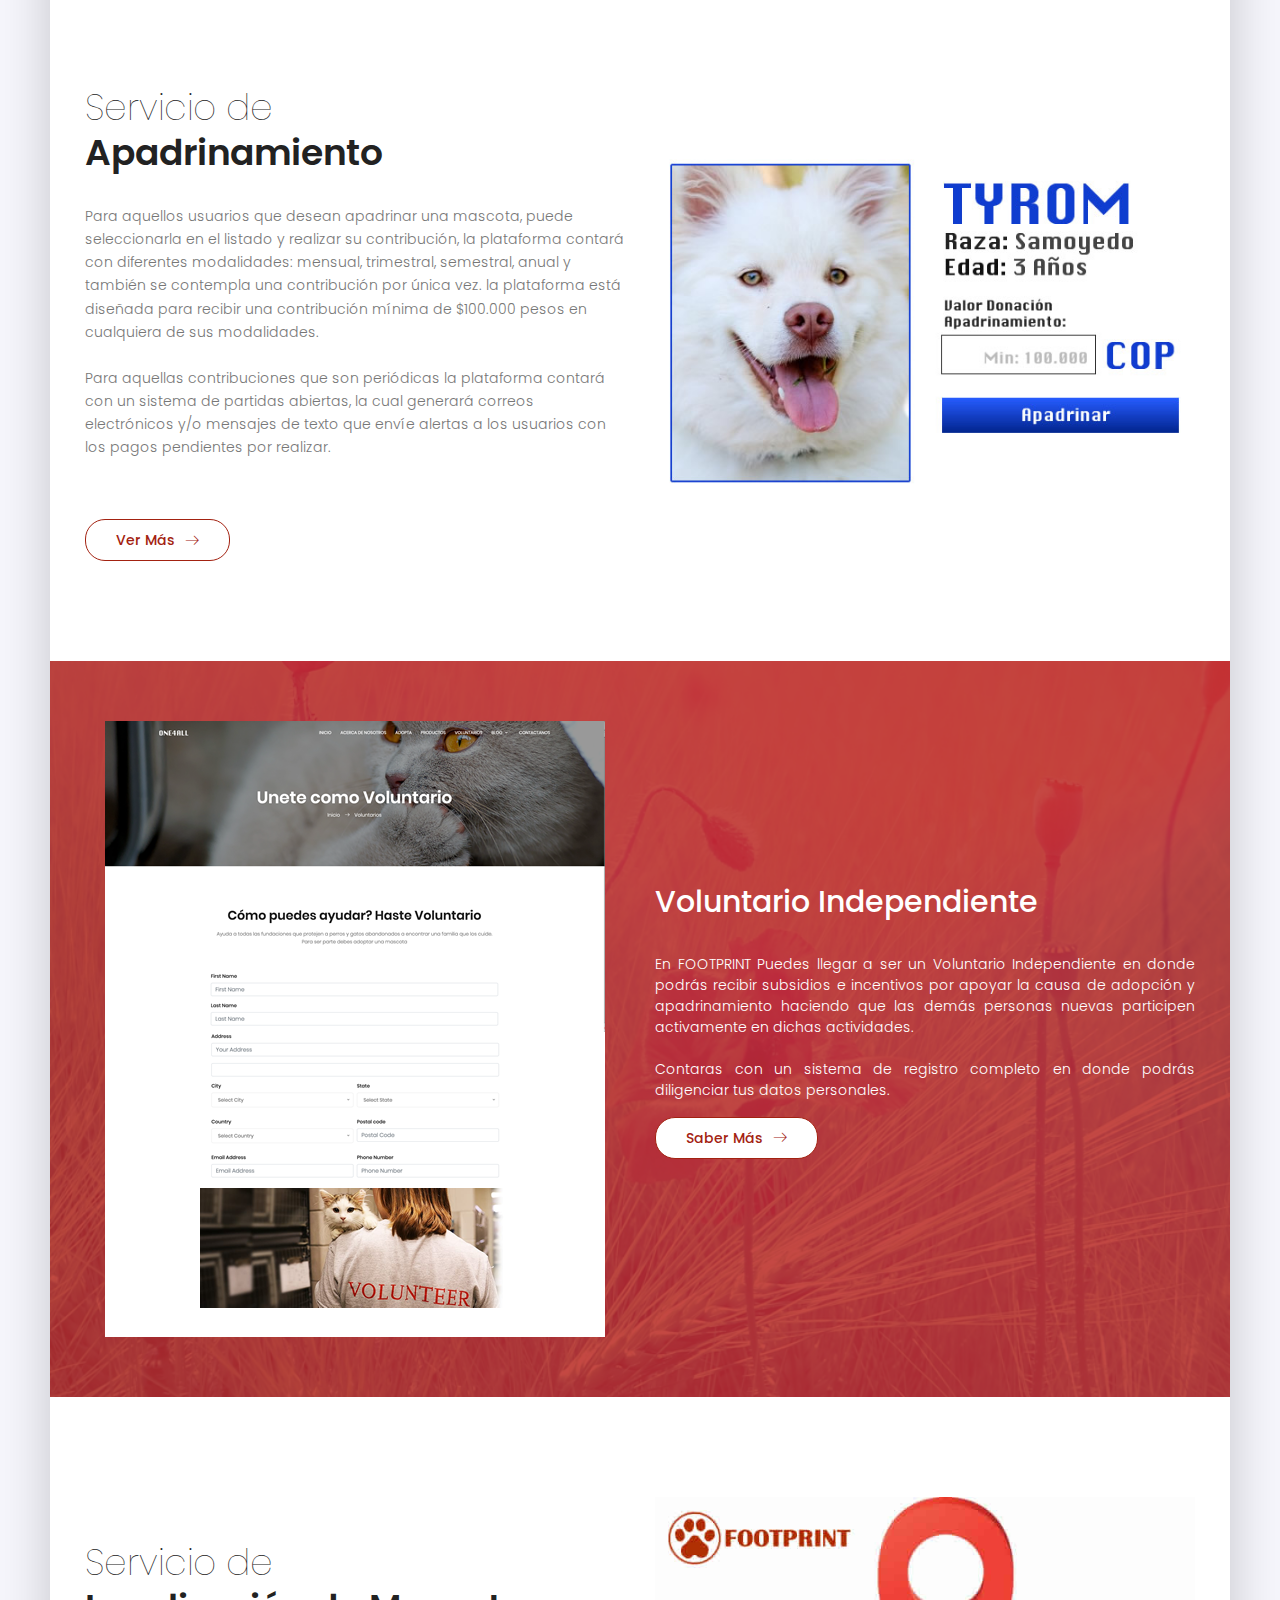
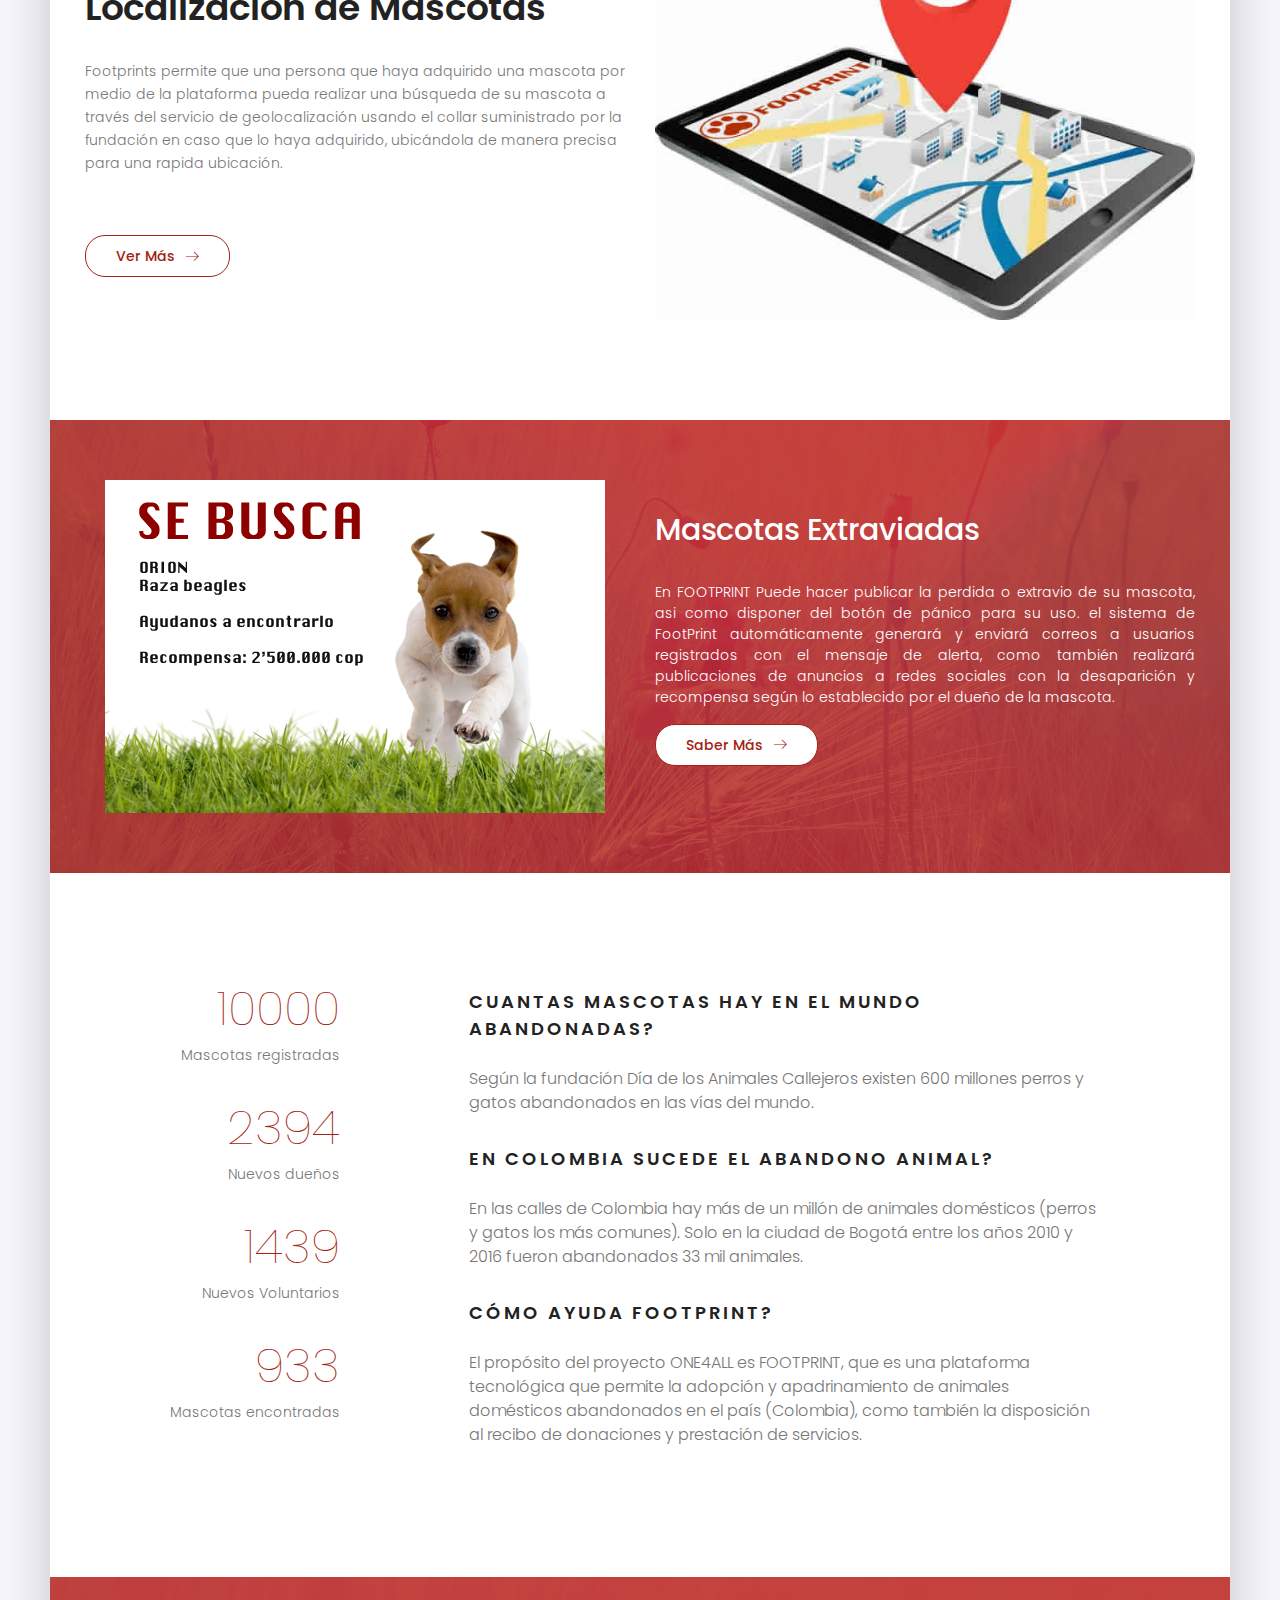
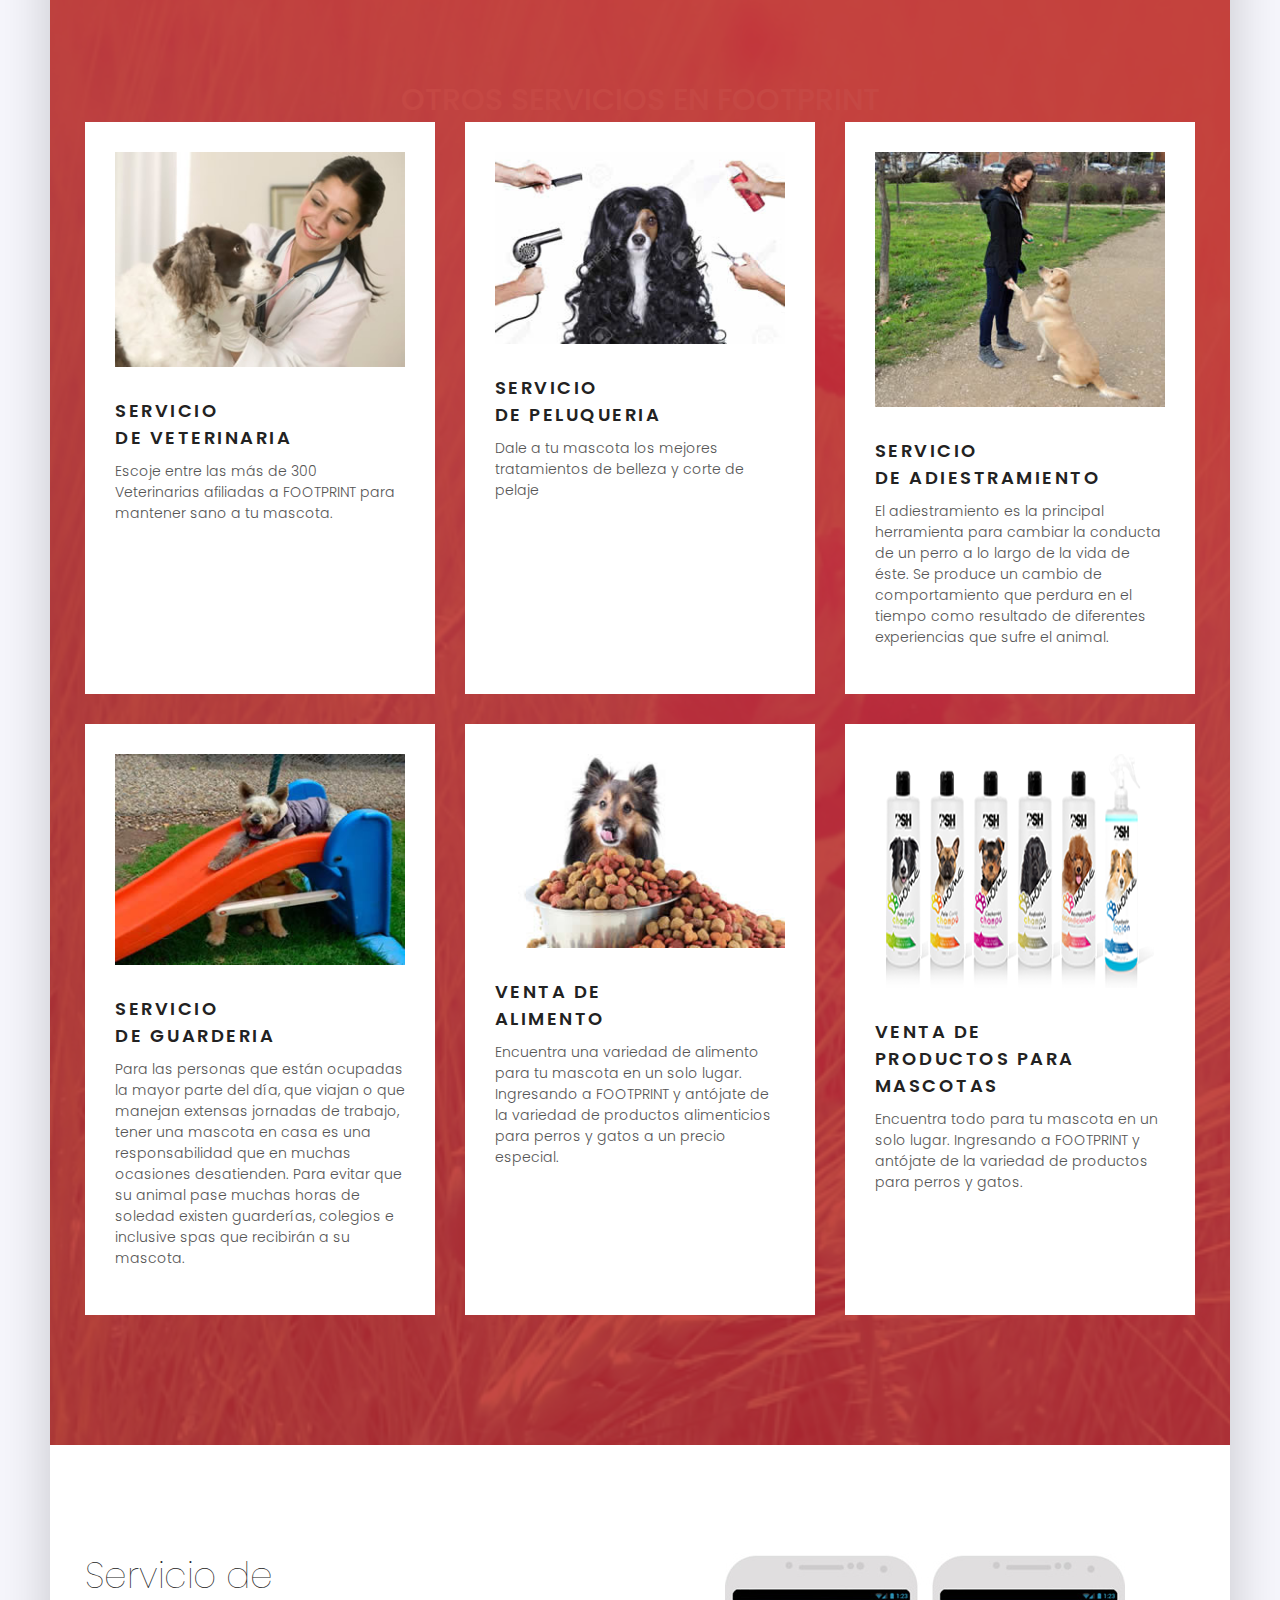
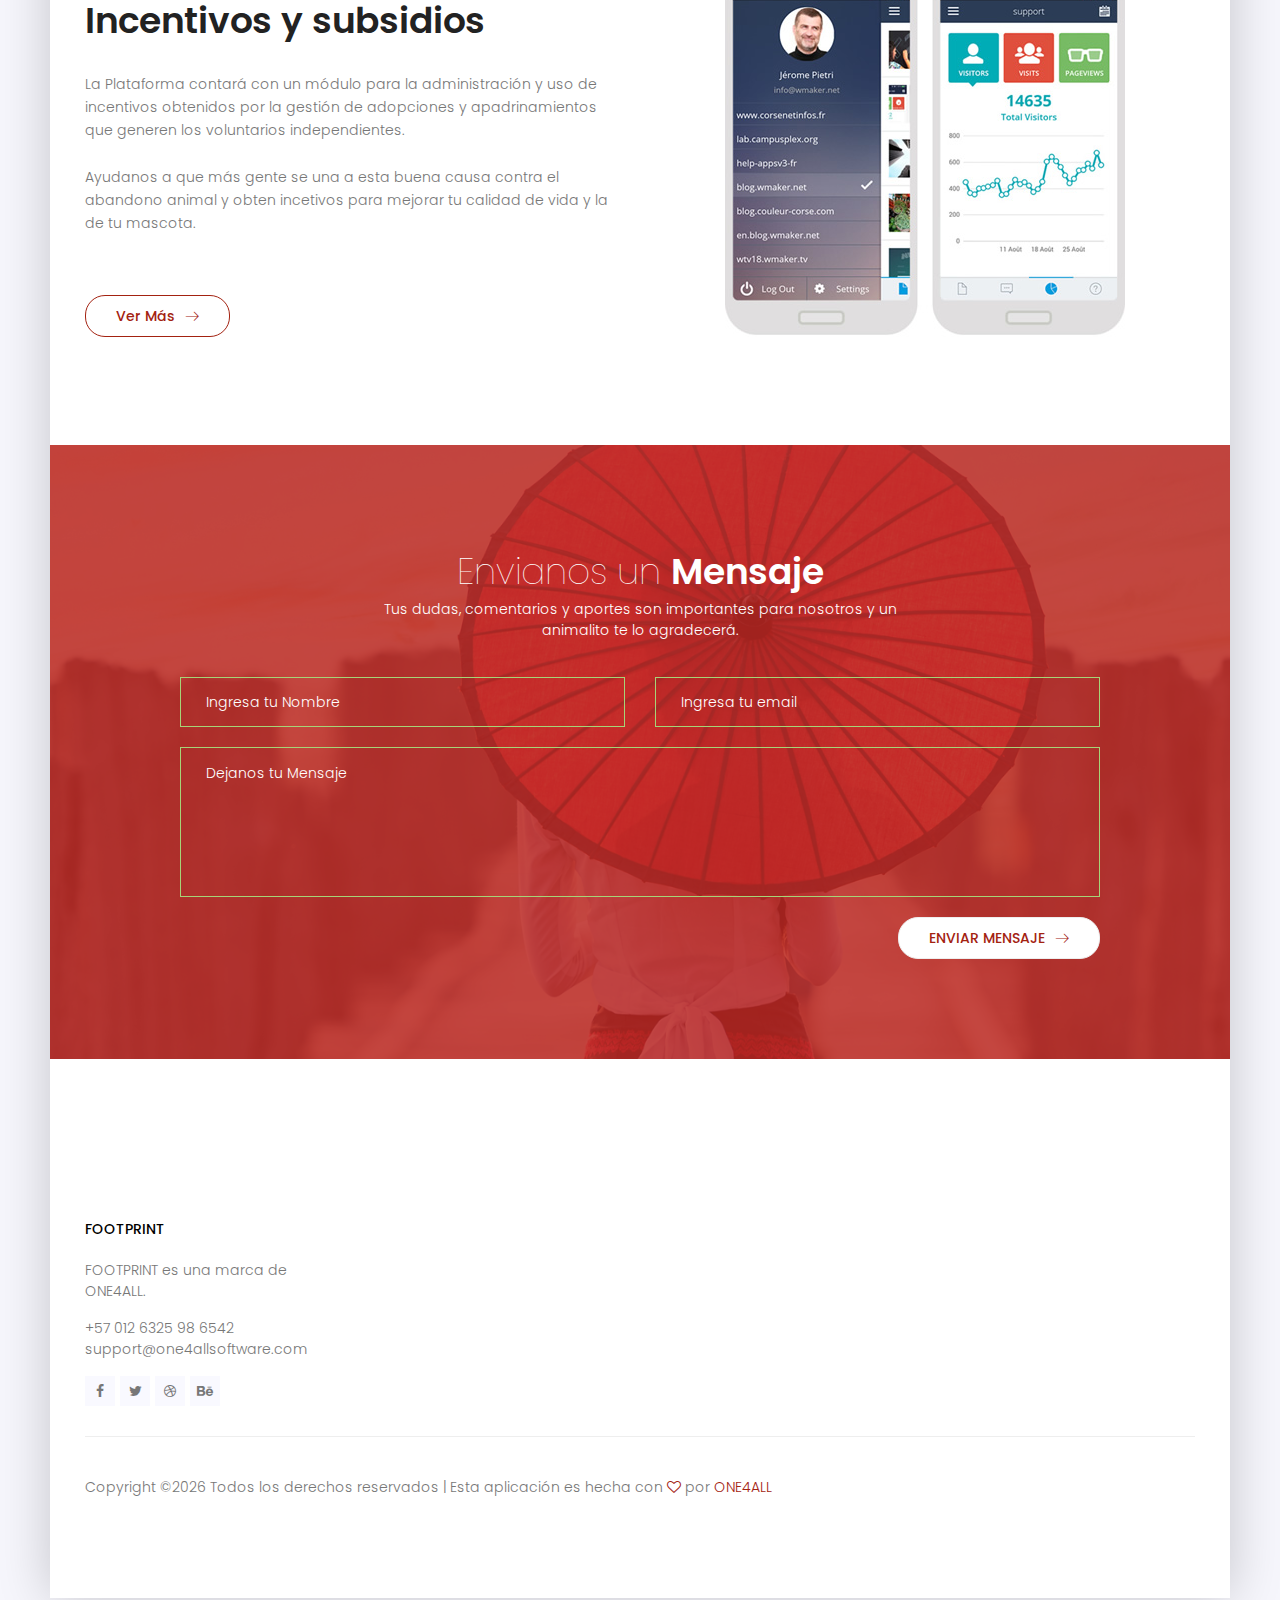
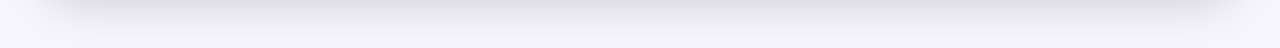
==== commit 10326b8d: "fixed ortoghrafy" ====
--- a/index.html
+++ b/index.html
@@ -101,7 +101,7 @@
 						<div class="story-content">
 							<h2>Servicio de<br>
 							<span>Apadrinamiento</span></h2>
-							<p class="mt-30">Para aquellos usuario que desean apadrinar una mascota, puede seleccionarla en el listado y realizar su contribución, la plataforma contará con diferentes modalidades: mensual, trimestral, semestral, anual y también se contempla una contribución por única vez. la plataforma está diseñada para recibir un contribución mínima de $100.000 pesos en cualquiera de sus modalidades.<br> <br>
+							<p class="mt-30">Para aquellos usuarios que desean apadrinar una mascota, puede seleccionarla en el listado y realizar su contribución, la plataforma contará con diferentes modalidades: mensual, trimestral, semestral, anual y también se contempla una contribución por única vez. la plataforma está diseñada para recibir una contribución mínima de $100.000 pesos en cualquiera de sus modalidades.<br> <br>
 Para aquellas contribuciones que son periódicas la plataforma contará con un sistema de partidas abiertas, la cual generará correos electrónicos y/o mensajes de texto que envíe alertas a los usuarios con los pagos pendientes por realizar.
 							</p>
 							<a href="#" class="genric-btn primary-border circle arrow">Ver Más<span class="lnr lnr-arrow-right"></span></a>
@@ -125,7 +125,7 @@
 					<div class="col-lg-6">
 						<div class="video-content text-justify ">
 							<h2 class="text-white text-justify">Voluntario Independiente</h2>
-							<p class=" text-white text-justify mt-30">En FOOTPRINT Puedes llegar a ser un Voluntario Independiente en donde podras recibir subsidios e incentivos por apoyar la causa de adopcion y apadrinamiento haciaendo que las demas personas nuevas aprticipen activamente en dichas actividades. <br> <br>Contaras con un sistema de registro completo en donde podras diligenciar tus datos personales.
+							<p class=" text-white text-justify mt-30">En FOOTPRINT Puedes llegar a ser un Voluntario Independiente en donde podrás recibir subsidios e incentivos por apoyar la causa de adopción y apadrinamiento haciendo que las demás personas nuevas participen activamente en dichas actividades.<br> <br>Contaras con un sistema de registro completo en donde podrás diligenciar tus datos personales.
 							</p>
 							<a href="#" class="genric-btn primary-border circle arrow">Saber Más<span class="lnr lnr-arrow-right"></span></a>
 						</div>
